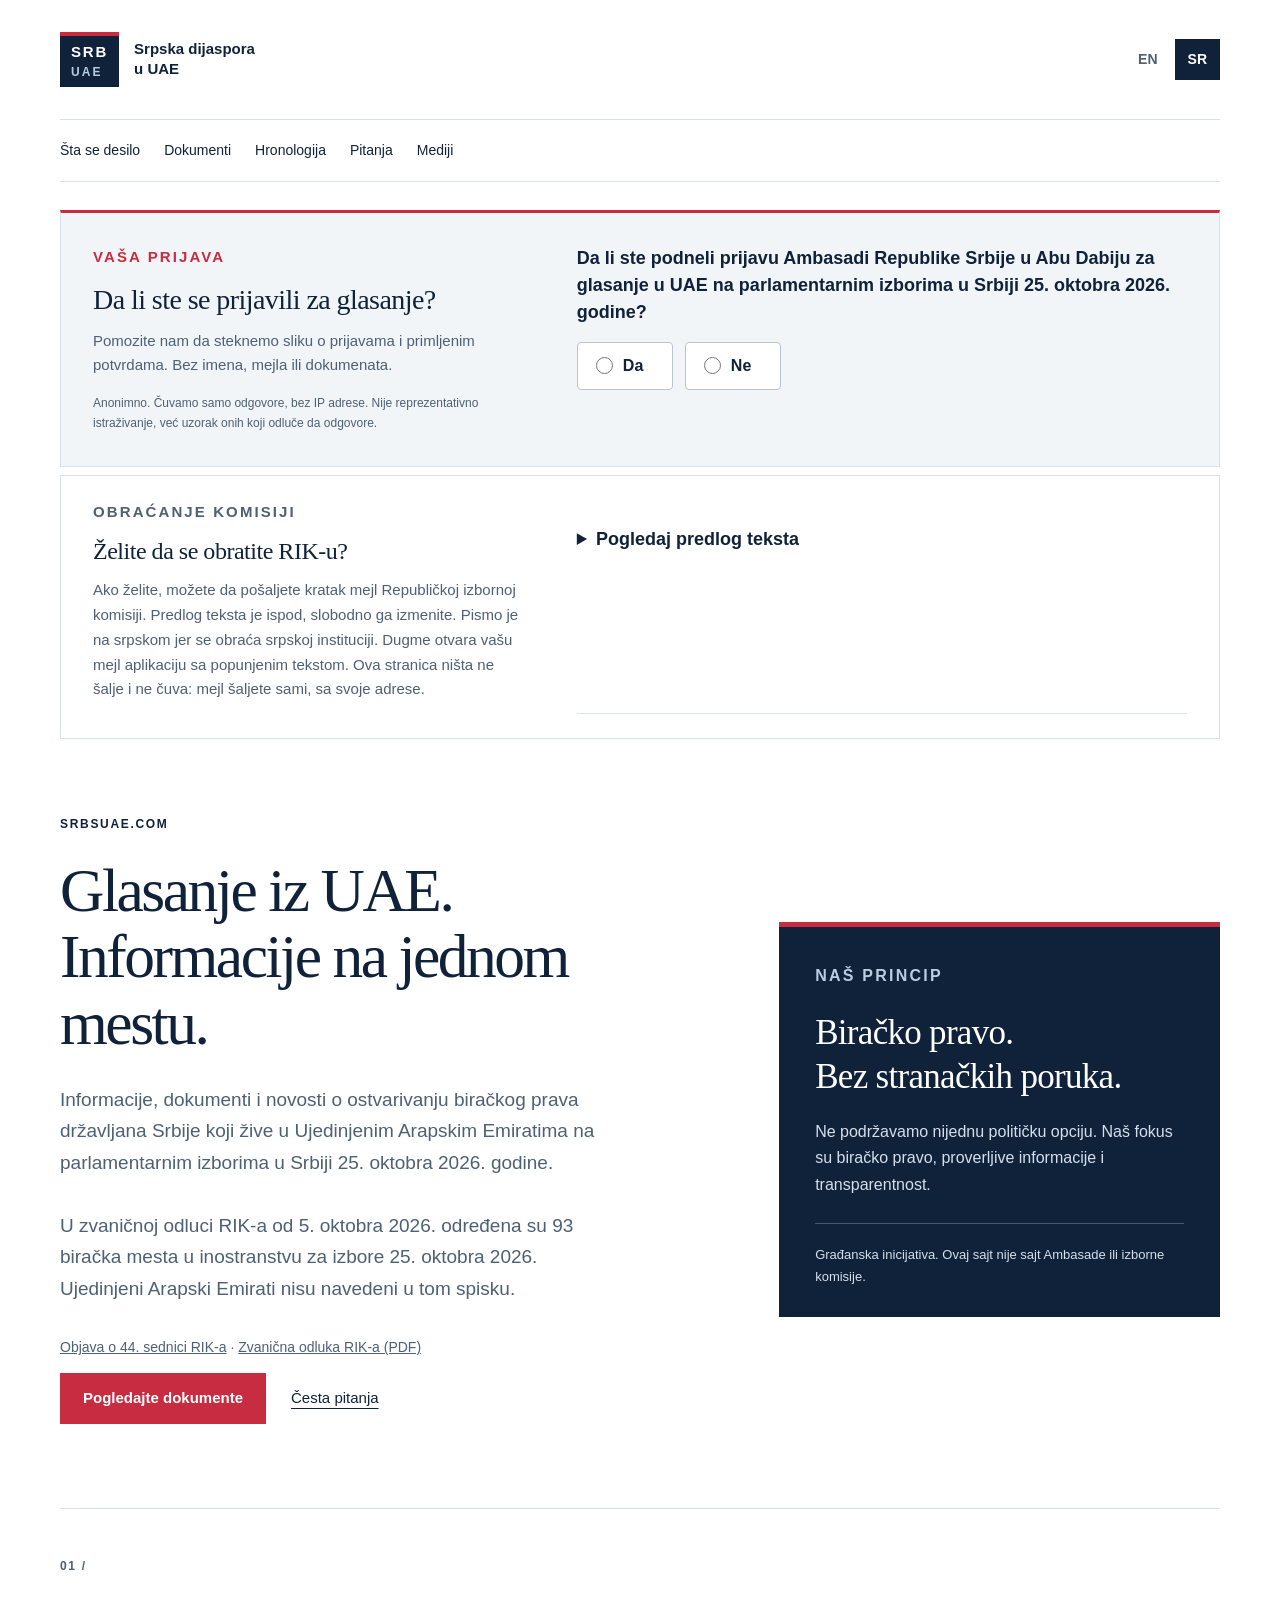
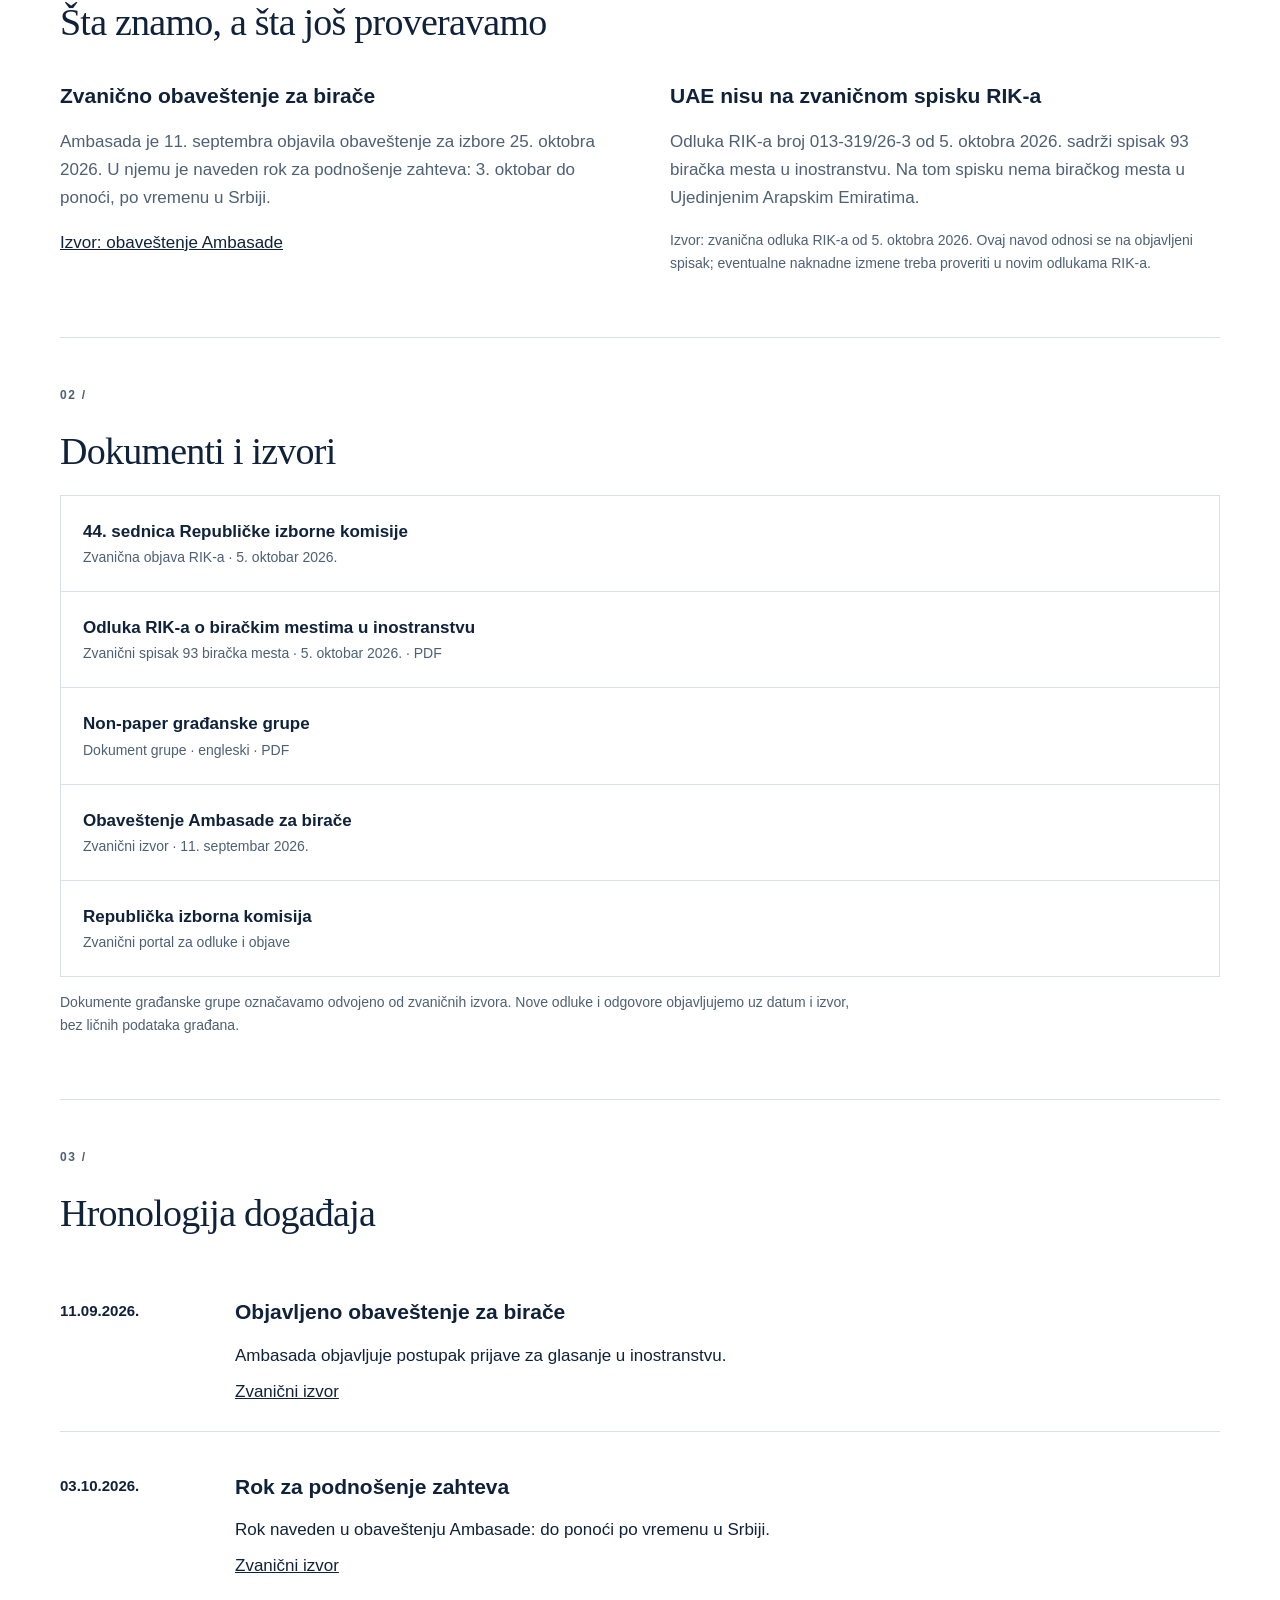
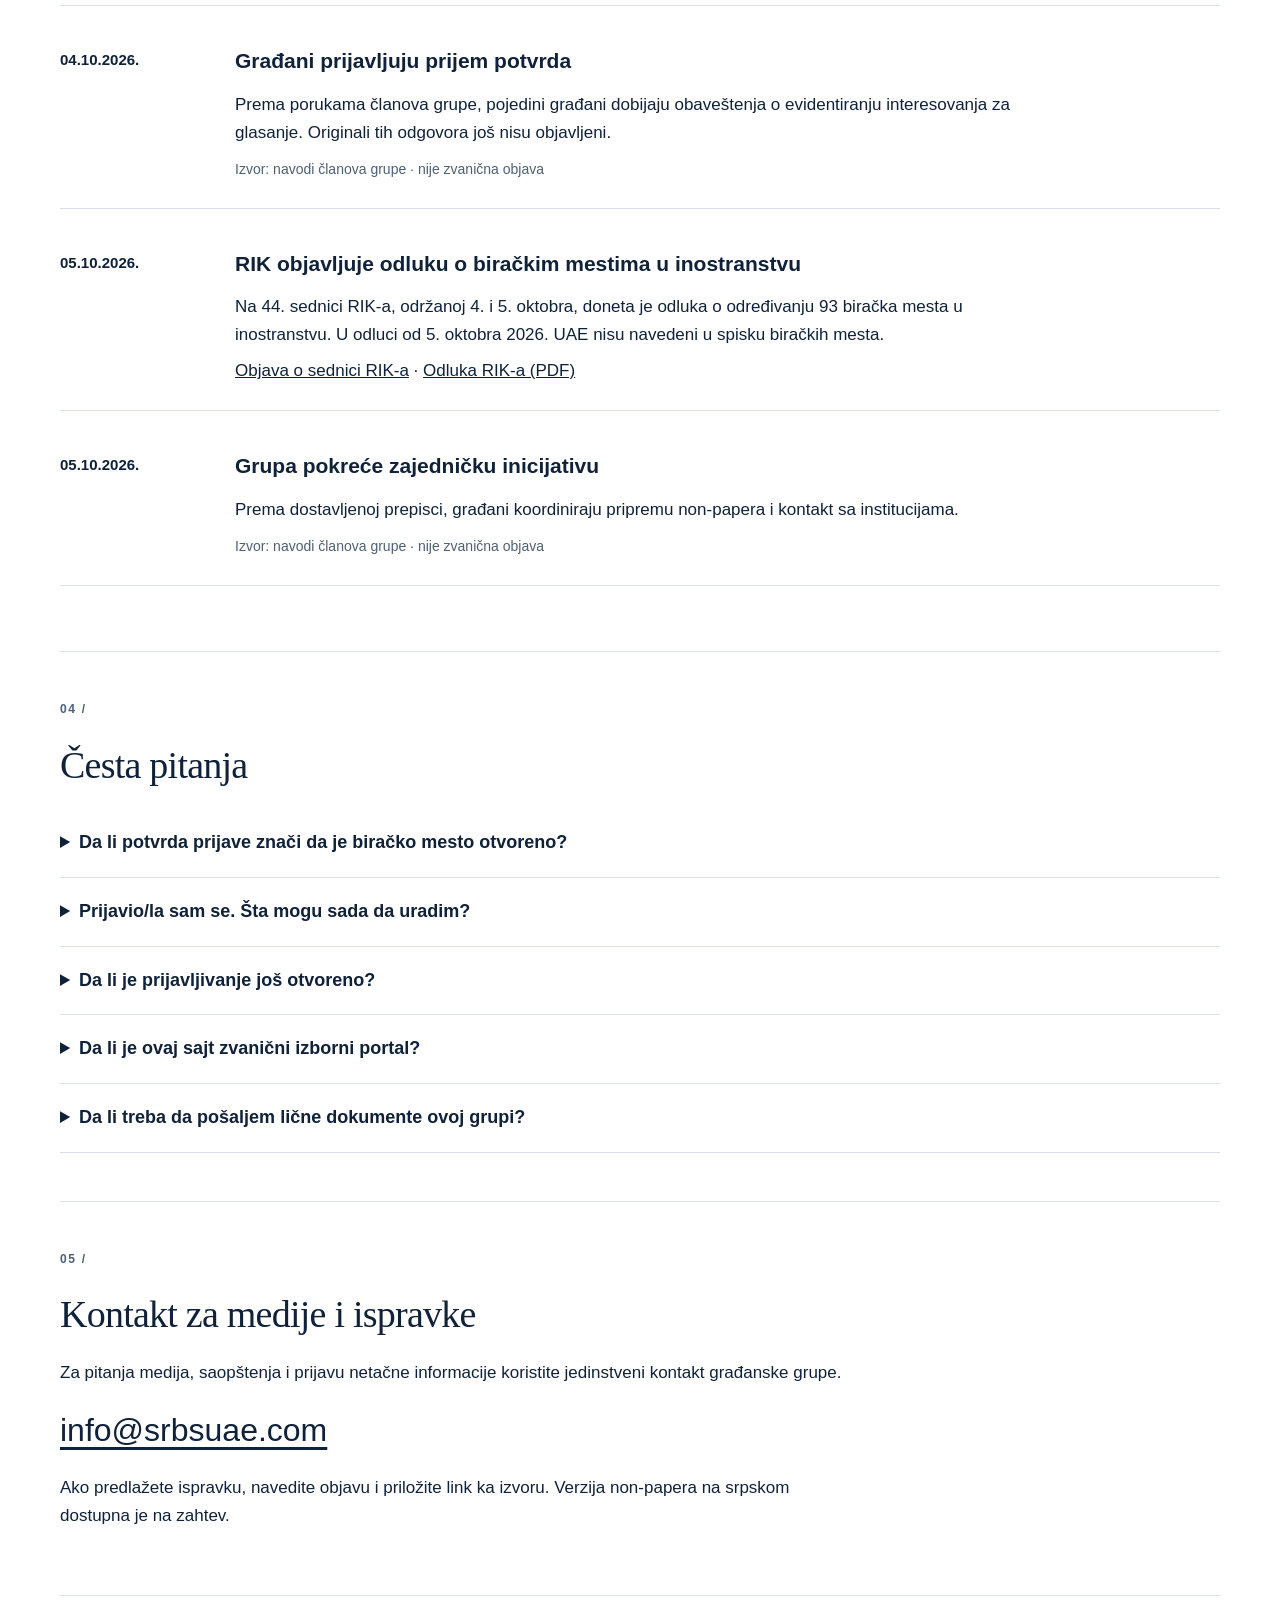
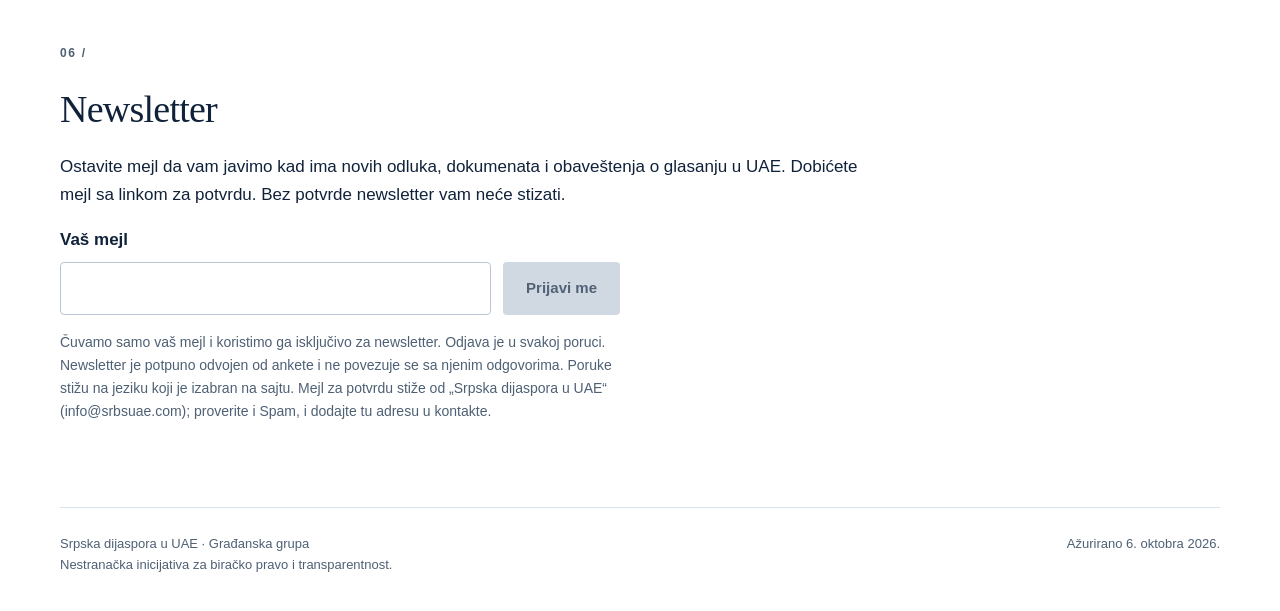
==== index.html @ 2989c433 "Srpska dijaspora u UAE: informativni sajt, anketa i newsletter Co-Authored-By: Claude Sonnet 5.5 <no" ====
<!doctype html>
<html lang="sr">
<head>
<meta charset="utf-8"><meta name="viewport" content="width=device-width,initial-scale=1">
<title>Glasanje iz UAE | Srpska dijaspora</title>
<meta name="description" content="A citizens’ initiative by the Serbian diaspora in the United Arab Emirates. Information, a non-paper and contact details.">
<link rel="icon" href="data:image/svg+xml,%3Csvg xmlns='http://www.w3.org/2000/svg' viewBox='0 0 32 32'%3E%3Crect width='32' height='32' rx='6' fill='%2310223a'/%3E%3Cpath d='M7 9h18v4H7z' fill='%23d72e42'/%3E%3Cpath d='M7 15h18v4H7z' fill='%2397b7d8'/%3E%3Cpath d='M7 21h18v3H7z' fill='%23fff'/%3E%3C/svg%3E">
<link rel="stylesheet" href="style.css">
</head>
<body><a class="skip" href="#main">Pređi na sadržaj / Skip to content</a><header class="header wrap"><a class="brand" href="#"><span class="mark">SRB<span>UAE</span></span><span data-sr="Srpska dijaspora&lt;br&gt;u UAE" data-en="Serbian Diaspora&lt;br&gt;in the UAE" >Srpska dijaspora<br>u UAE</span></a><nav aria-label="Jezik / Language"><button class="language" data-lang="en" aria-pressed="false">EN</button><button class="language selected" data-lang="sr" aria-pressed="true">SR</button></nav></header><nav class="section-nav wrap" aria-label="Sekcije / Sections"><a data-sr="Šta se desilo" data-en="Overview" href="#situation">Šta se desilo</a><a data-sr="Dokumenti" data-en="Documents" href="#documents">Dokumenti</a><a data-sr="Hronologija" data-en="Timeline" href="#timeline">Hronologija</a><a data-sr="Pitanja" data-en="FAQ" href="#faq">Pitanja</a><a data-sr="Mediji" data-en="Media" href="#media">Mediji</a></nav><main id="main"><section class="survey-section wrap" aria-labelledby="survey-title">
<div class="survey-card">
<div class="survey-intro"><p data-sr="VAŠA PRIJAVA" data-en="YOUR APPLICATION" class="eyebrow">VAŠA PRIJAVA</p><h2 data-sr="Da li ste se prijavili za glasanje?" data-en="Have you applied to vote?" id="survey-title">Da li ste se prijavili za glasanje?</h2><p data-sr="Pomozite nam da steknemo sliku o prijavama i primljenim potvrdama. Bez imena, mejla ili dokumenata." data-en="Help us understand applications and confirmations received. No names, email addresses or documents.">Pomozite nam da steknemo sliku o prijavama i primljenim potvrdama. Bez imena, mejla ili dokumenata.</p><p data-sr="Anonimno. Čuvamo samo odgovore, bez IP adrese. Nije reprezentativno istraživanje, već uzorak onih koji odluče da odgovore." data-en="Anonymous. We store only the answers, not your IP address. This is not a representative poll, only a sample of those who choose to respond." class="survey-demo">Anonimno. Čuvamo samo odgovore, bez IP adrese. Nije reprezentativno istraživanje, već uzorak onih koji odluče da odgovore.</p><p id="survey-results" class="survey-results" role="status" hidden></p><div class="survey-newsletter" hidden><h3 data-sr="Želite novosti na mejl?" data-en="Want updates by email?">Želite novosti na mejl?</h3><p data-sr="Vaš odgovor u anketi ostaje anoniman i ne povezuje se sa mejlom. Prijava na newsletter je potpuno odvojena." data-en="Your survey answer stays anonymous and is never linked to your email. The newsletter signup is completely separate.">Vaš odgovor u anketi ostaje anoniman i ne povezuje se sa mejlom. Prijava na newsletter je potpuno odvojena.</p><form class="newsletter-form newsletter-compact" data-newsletter novalidate data-api="https://srbsuae-survey.srbsuae.workers.dev" data-sitekey="0x4AAAAAAFQDJQi3LHe8yqsZ">
<label for="newsletter-email-survey" data-sr="Vaš mejl" data-en="Your email">Vaš mejl</label>
<div class="newsletter-row"><input id="newsletter-email-survey" name="email" type="email" autocomplete="email" maxlength="254" required><button type="submit" class="button" data-sr="Prijavi me" data-en="Subscribe" disabled>Prijavi me</button></div>
<div class="survey-captcha newsletter-captcha"></div>
<p class="survey-status newsletter-status" role="status" aria-live="polite" hidden></p>
<p class="note" data-sr="Čuvamo samo vaš mejl i koristimo ga isključivo za newsletter. Odjava je u svakoj poruci. Newsletter je potpuno odvojen od ankete i ne povezuje se sa njenim odgovorima. Poruke stižu na jeziku koji je izabran na sajtu. Mejl za potvrdu stiže od „Srpska dijaspora u UAE“ (info@srbsuae.com); proverite i Spam, i dodajte tu adresu u kontakte." data-en="We store only your email and use it solely for the newsletter. Every message has an unsubscribe link. The newsletter is completely separate from the survey and is never linked to its answers. Messages arrive in the language selected on the site. The confirmation email comes from “Srpska dijaspora u UAE” (info@srbsuae.com); check Spam too, and add that address to your contacts.">Čuvamo samo vaš mejl i koristimo ga isključivo za newsletter. Odjava je u svakoj poruci. Newsletter je potpuno odvojen od ankete i ne povezuje se sa njenim odgovorima. Poruke stižu na jeziku koji je izabran na sajtu. Mejl za potvrdu stiže od „Srpska dijaspora u UAE“ (info@srbsuae.com); proverite i Spam, i dodajte tu adresu u kontakte.</p>
<noscript>Za newsletter uključite JavaScript. / Enable JavaScript to subscribe.</noscript>
</form></div></div>
<form id="voting-survey" data-api="https://srbsuae-survey.srbsuae.workers.dev" data-sitekey="0x4AAAAAAFQDJQi3LHe8yqsZ">
<fieldset><legend data-sr="Da li ste podneli prijavu Ambasadi Republike Srbije u Abu Dabiju za glasanje u UAE na parlamentarnim izborima u Srbiji 25. oktobra 2026. godine?" data-en="Have you submitted an application to the Embassy of the Republic of Serbia in Abu Dhabi to vote in the UAE in Serbia’s parliamentary elections on 25 October 2026?">Da li ste podneli prijavu Ambasadi Republike Srbije u Abu Dabiju za glasanje u UAE na parlamentarnim izborima u Srbiji 25. oktobra 2026. godine?</legend><div class="survey-options"><label class="survey-choice"><input type="radio" name="applied" value="yes" required><span data-sr="Da" data-en="Yes">Da</span></label><label class="survey-choice"><input type="radio" name="applied" value="no" required><span data-sr="Ne" data-en="No">Ne</span></label></div></fieldset>
<fieldset id="confirmation-question" hidden disabled><legend data-sr="Da li ste dobili potvrdu Ambasade da je u Jedinstveni birački spisak (JBS) upisano vaše interesovanje za glasanje u inostranstvu?" data-en="Have you received confirmation from the Embassy that your intention to vote abroad has been recorded in the Unified Electoral Roll?">Da li ste dobili potvrdu Ambasade da je u Jedinstveni birački spisak (JBS) upisano vaše interesovanje za glasanje u inostranstvu?</legend><p data-sr="Mislimo na poruku Ambasade kojom vas obaveštava da je lokalna samouprava upisala u JBS da ste iskazali interesovanje za glasanje u inostranstvu." data-en="We mean the Embassy’s message confirming that the local authority has recorded your intention to vote abroad in the Unified Electoral Roll." class="survey-help">Mislimo na poruku Ambasade kojom vas obaveštava da je lokalna samouprava upisala u JBS da ste iskazali interesovanje za glasanje u inostranstvu.</p><div class="survey-options"><label class="survey-choice"><input type="radio" name="confirmed" value="yes" required><span data-sr="Da" data-en="Yes">Da</span></label><label class="survey-choice"><input type="radio" name="confirmed" value="no" required><span data-sr="Ne" data-en="No">Ne</span></label></div></fieldset>
<div class="survey-submit" hidden>
<div id="turnstile" class="survey-captcha"></div>
<button data-sr="Pošalji odgovor" data-en="Submit response" type="submit" class="button" disabled>Pošalji odgovor</button></div>
<p id="survey-status" class="survey-status" role="status" aria-live="polite" hidden></p>
<noscript>Za anketu uključite JavaScript. / Enable JavaScript to use the survey.</noscript>
</form></div></section><section id="rik-letter" class="rik-letter wrap" aria-labelledby="rik-title"><div class="rik-card"><div><p class="eyebrow" data-sr="OBRAĆANJE KOMISIJI" data-en="WRITE TO THE COMMISSION">OBRAĆANJE KOMISIJI</p><h2 id="rik-title" data-sr="Želite da se obratite RIK-u?" data-en="Want to write to the REC?">Želite da se obratite RIK-u?</h2><p data-sr="Ako želite, možete da pošaljete kratak mejl Republičkoj izbornoj komisiji. Predlog teksta je ispod, slobodno ga izmenite. Pismo je na srpskom jer se obraća srpskoj instituciji. Dugme otvara vašu mejl aplikaciju sa popunjenim tekstom. Ova stranica ništa ne šalje i ne čuva: mejl šaljete sami, sa svoje adrese." data-en="If you wish, you can send a short email to the Republic Electoral Commission. A suggested text is below; feel free to edit it. The letter is in Serbian because it is addressed to a Serbian institution. The button opens your email app with the text filled in. This page sends and stores nothing: you send the email yourself, from your own address.">Ako želite, možete da pošaljete kratak mejl Republičkoj izbornoj komisiji. Predlog teksta je ispod, slobodno ga izmenite. Pismo je na srpskom jer se obraća srpskoj instituciji. Dugme otvara vašu mejl aplikaciju sa popunjenim tekstom. Ova stranica ništa ne šalje i ne čuva: mejl šaljete sami, sa svoje adrese.</p></div>
<details class="rik-details"><summary data-sr="Pogledaj predlog teksta" data-en="View suggested text">Pogledaj predlog teksta</summary>
<p class="note"><span data-sr="Primalac:" data-en="To:">Primalac:</span> <span id="rik-to">rik@parlament.rs</span> · <span data-sr="Kopija:" data-en="Cc:">Kopija:</span> <span id="rik-cc">izbori@parlament.rs</span></p>
<label for="rik-subject" class="rik-label" data-sr="Naslov" data-en="Subject">Naslov</label><input id="rik-subject" type="text" value="Biracko mesto u Ujedinjenim Arapskim Emiratima - izbori 25. oktobra 2026." lang="sr">
<label for="rik-body" class="rik-label" data-sr="Tekst" data-en="Text">Tekst</label><textarea id="rik-body" rows="13" lang="sr">Postovani,

obracam se kao drzavljanin Republike Srbije koji zivi u Ujedinjenim Arapskim Emiratima.

Odlukom Republicke izborne komisije od 5. oktobra 2026. (br. 013-319/26-3) odredjeno je 93 biracka mesta u inostranstvu. Ujedinjeni Arapski Emirati nisu navedeni u tom spisku.

Molim Komisiju da razmotri odredjivanje birackog mesta u Ujedinjenim Arapskim Emiratima za izbore 25. oktobra 2026. ili da me obavesti o postupku kojim gradjani u UAE mogu da ostvare biracko pravo.

Zahvaljujem se na paznji.

[ime i prezime, po zelji]</textarea>
<div class="rik-actions"><a id="rik-mailto" class="button" href="#" data-sr="Otvori u mejl aplikaciji" data-en="Open in email app">Otvori u mejl aplikaciji</a><button id="rik-copy" type="button" class="rik-copy" data-sr="Kopiraj tekst" data-en="Copy text">Kopiraj tekst</button></div>
<p id="rik-status" class="survey-status" role="status" aria-live="polite" hidden></p></details></div></section><section class="hero wrap"><div><p class="eyebrow">SRBSUAE.COM</p><h1 data-sr="Glasanje iz UAE.&lt;br&gt;Informacije na jednom mestu." data-en="Voting from the UAE.&lt;br&gt;Information in one place." >Glasanje iz UAE.<br>Informacije na jednom mestu.</h1><p data-sr="Informacije, dokumenti i novosti o ostvarivanju biračkog prava državljana Srbije koji žive u Ujedinjenim Arapskim Emiratima na parlamentarnim izborima u Srbiji 25. oktobra 2026. godine." data-en="Information, documents and updates about voting rights for Serbian citizens living in the United Arab Emirates in Serbia’s parliamentary elections on 25 October 2026." class="lead">Informacije, dokumenti i novosti o ostvarivanju biračkog prava državljana Srbije koji žive u Ujedinjenim Arapskim Emiratima na parlamentarnim izborima u Srbiji 25. oktobra 2026. godine.</p><p data-sr="U zvaničnoj odluci RIK-a od 5. oktobra 2026. određena su 93 biračka mesta u inostranstvu za izbore 25. oktobra 2026. Ujedinjeni Arapski Emirati nisu navedeni u tom spisku." data-en="The official REC decision of 5 October 2026 designates 93 polling stations abroad for the election on 25 October 2026. The United Arab Emirates are not included in that list." class="lead">U zvaničnoj odluci RIK-a od 5. oktobra 2026. određena su 93 biračka mesta u inostranstvu za izbore 25. oktobra 2026. Ujedinjeni Arapski Emirati nisu navedeni u tom spisku.</p><p class="note"><a data-sr="Objava o 44. sednici RIK-a" data-en="REC 44th session announcement" href="https://www.rik.parlament.gov.rs/vest/715671/44-sednica-republicke-izborne-komisije.php" target="_blank" rel="noopener">Objava o 44. sednici RIK-a</a> · <a data-sr="Zvanična odluka RIK-a (PDF)" data-en="Official REC decision (PDF)" href="https://www.rik.parlament.gov.rs/extfile/sr/files/additionalDocuments/715/680/%D0%9E%D0%94%D0%9B%D0%A3%D0%9A%D0%90%20%D0%9E%20%D0%9E%D0%94%D0%A0%D0%95%D0%82%D0%98%D0%92%D0%90%D0%8A%D0%A3%20%D0%91%D0%98%D0%A0%D0%90%D0%A7%D0%9A%D0%98%D0%A5%20%D0%9C%D0%95%D0%A1%D0%A2%D0%90%20%D0%A3%20%D0%98%D0%9D%D0%9E%D0%A1%D0%A2%D0%A0%D0%90%D0%9D%D0%A1%D0%A2%D0%92%D0%A3.pdf" target="_blank" rel="noopener">Zvanična odluka RIK-a (PDF)</a></p><div class="actions"><a data-sr="Pogledajte dokumente" data-en="Browse documents" class="button" href="#documents">Pogledajte dokumente</a><a data-sr="Česta pitanja" data-en="Frequently asked questions" class="contact-link" href="#faq">Česta pitanja</a></div></div><aside class="document"><p data-sr="NAŠ PRINCIP" data-en="OUR PRINCIPLE" class="eyebrow">NAŠ PRINCIP</p><h2 data-sr="Biračko pravo.&lt;br&gt;Bez stranačkih poruka." data-en="Voting rights.&lt;br&gt;Without party politics." >Biračko pravo.<br>Bez stranačkih poruka.</h2><p data-sr="Ne podržavamo nijednu političku opciju. Naš fokus su biračko pravo, proverljive informacije i transparentnost." data-en="We do not endorse any political party or option. Our focus is voting rights, verifiable information and transparency." >Ne podržavamo nijednu političku opciju. Naš fokus su biračko pravo, proverljive informacije i transparentnost.</p><p data-sr="Građanska inicijativa. Ovaj sajt nije sajt Ambasade ili izborne komisije." data-en="A citizens’ initiative. This is not an embassy or electoral commission website." class="document-foot">Građanska inicijativa. Ovaj sajt nije sajt Ambasade ili izborne komisije.</p></aside></section><section id="situation" class="hub-section wrap"><p class="section-number">01 /</p><h2 data-sr="Šta znamo, a šta još proveravamo" data-en="What we know, and what we are still checking" >Šta znamo, a šta još proveravamo</h2><div class="hub-grid"><article><h3 data-sr="Zvanično obaveštenje za birače" data-en="Official voter notice" >Zvanično obaveštenje za birače</h3><p data-sr="Ambasada je 11. septembra objavila obaveštenje za izbore 25. oktobra 2026. U njemu je naveden rok za podnošenje zahteva: 3. oktobar do ponoći, po vremenu u Srbiji." data-en="The Embassy published a notice on 11 September for the election on 25 October 2026. It states an application deadline of midnight on 3 October, Serbia time." >Ambasada je 11. septembra objavila obaveštenje za izbore 25. oktobra 2026. U njemu je naveden rok za podnošenje zahteva: 3. oktobar do ponoći, po vremenu u Srbiji.</p><a data-sr="Izvor: obaveštenje Ambasade" data-en="Source: Embassy notice" href="https://abudhabi.mfa.gov.rs/mediji/aktivnosti/izbori-2026-obavestenje-za-birace" target="_blank" rel="noopener">Izvor: obaveštenje Ambasade</a></article><article><h3 data-sr="UAE nisu na zvaničnom spisku RIK-a" data-en="UAE absent from the official REC list" >UAE nisu na zvaničnom spisku RIK-a</h3><p data-sr="Odluka RIK-a broj 013-319/26-3 od 5. oktobra 2026. sadrži spisak 93 biračka mesta u inostranstvu. Na tom spisku nema biračkog mesta u Ujedinjenim Arapskim Emiratima." data-en="REC decision no. 013-319/26-3 of 5 October 2026 lists 93 polling stations abroad. No polling station in the United Arab Emirates is included.">Odluka RIK-a broj 013-319/26-3 od 5. oktobra 2026. sadrži spisak 93 biračka mesta u inostranstvu. Na tom spisku nema biračkog mesta u Ujedinjenim Arapskim Emiratima.</p><p data-sr="Izvor: zvanična odluka RIK-a od 5. oktobra 2026. Ovaj navod odnosi se na objavljeni spisak; eventualne naknadne izmene treba proveriti u novim odlukama RIK-a." data-en="Source: official REC decision of 5 October 2026. This statement concerns the published list; any subsequent changes should be checked against later REC decisions." class="note">Izvor: zvanična odluka RIK-a od 5. oktobra 2026. Ovaj navod odnosi se na objavljeni spisak; eventualne naknadne izmene treba proveriti u novim odlukama RIK-a.</p></article></div></section><section id="documents" class="hub-section wrap"><p class="section-number">02 /</p><h2 data-sr="Dokumenti i izvori" data-en="Documents and sources" >Dokumenti i izvori</h2><div class="source-list"><a target="_blank" rel="noopener" href="https://www.rik.parlament.gov.rs/vest/715671/44-sednica-republicke-izborne-komisije.php"><strong data-sr="44. sednica Republičke izborne komisije" data-en="Republic Electoral Commission — 44th session">44. sednica Republičke izborne komisije</strong><span data-sr="Zvanična objava RIK-a · 5. oktobar 2026." data-en="Official REC announcement · 5 October 2026">Zvanična objava RIK-a · 5. oktobar 2026.</span></a><a target="_blank" rel="noopener" href="https://www.rik.parlament.gov.rs/extfile/sr/files/additionalDocuments/715/680/%D0%9E%D0%94%D0%9B%D0%A3%D0%9A%D0%90%20%D0%9E%20%D0%9E%D0%94%D0%A0%D0%95%D0%82%D0%98%D0%92%D0%90%D0%8A%D0%A3%20%D0%91%D0%98%D0%A0%D0%90%D0%A7%D0%9A%D0%98%D0%A5%20%D0%9C%D0%95%D0%A1%D0%A2%D0%90%20%D0%A3%20%D0%98%D0%9D%D0%9E%D0%A1%D0%A2%D0%A0%D0%90%D0%9D%D0%A1%D0%A2%D0%92%D0%A3.pdf"><strong data-sr="Odluka RIK-a o biračkim mestima u inostranstvu" data-en="REC decision on polling stations abroad">Odluka RIK-a o biračkim mestima u inostranstvu</strong><span data-sr="Zvanični spisak 93 biračka mesta · 5. oktobar 2026. · PDF" data-en="Official list of 93 polling stations · 5 October 2026 · PDF">Zvanični spisak 93 biračka mesta · 5. oktobar 2026. · PDF</span></a><a target="_blank" rel="noopener" href="assets/non-paper.pdf"><strong data-sr="Non-paper građanske grupe" data-en="Citizens’ group non-paper" >Non-paper građanske grupe</strong><span data-sr="Dokument grupe · engleski · PDF" data-en="Group document · English · PDF" >Dokument grupe · engleski · PDF</span></a><a target="_blank" rel="noopener" href="https://abudhabi.mfa.gov.rs/mediji/aktivnosti/izbori-2026-obavestenje-za-birace"><strong data-sr="Obaveštenje Ambasade za birače" data-en="Embassy voter notice" >Obaveštenje Ambasade za birače</strong><span data-sr="Zvanični izvor · 11. septembar 2026." data-en="Official source · 11 September 2026" >Zvanični izvor · 11. septembar 2026.</span></a><a target="_blank" rel="noopener" href="https://www.rik.parlament.gov.rs/"><strong data-sr="Republička izborna komisija" data-en="Republic Electoral Commission" >Republička izborna komisija</strong><span data-sr="Zvanični portal za odluke i objave" data-en="Official portal for decisions and announcements" >Zvanični portal za odluke i objave</span></a></div><p data-sr="Dokumente građanske grupe označavamo odvojeno od zvaničnih izvora. Nove odluke i odgovore objavljujemo uz datum i izvor, bez ličnih podataka građana." data-en="We distinguish group documents from official sources. New decisions and responses will be published with a date and source, without citizens’ personal data." class="note">Dokumente građanske grupe označavamo odvojeno od zvaničnih izvora. Nove odluke i odgovore objavljujemo uz datum i izvor, bez ličnih podataka građana.</p></section><section id="timeline" class="hub-section wrap"><p class="section-number">03 /</p><h2 data-sr="Hronologija događaja" data-en="Timeline" >Hronologija događaja</h2><ol class="timeline"><li><time>11.09.2026.</time><div><h3 data-sr="Objavljeno obaveštenje za birače" data-en="Voter notice published" >Objavljeno obaveštenje za birače</h3><p data-sr="Ambasada objavljuje postupak prijave za glasanje u inostranstvu." data-en="The Embassy publishes the application procedure for voting abroad." >Ambasada objavljuje postupak prijave za glasanje u inostranstvu.</p><a data-sr="Zvanični izvor" data-en="Official source" href="https://abudhabi.mfa.gov.rs/mediji/aktivnosti/izbori-2026-obavestenje-za-birace" target="_blank" rel="noopener">Zvanični izvor</a></div></li><li><time>03.10.2026.</time><div><h3 data-sr="Rok za podnošenje zahteva" data-en="Application deadline" >Rok za podnošenje zahteva</h3><p data-sr="Rok naveden u obaveštenju Ambasade: do ponoći po vremenu u Srbiji." data-en="Deadline stated in the Embassy notice: midnight, Serbia time." >Rok naveden u obaveštenju Ambasade: do ponoći po vremenu u Srbiji.</p><a data-sr="Zvanični izvor" data-en="Official source" href="https://abudhabi.mfa.gov.rs/mediji/aktivnosti/izbori-2026-obavestenje-za-birace" target="_blank" rel="noopener">Zvanični izvor</a></div></li><li><time>04.10.2026.</time><div><h3 data-sr="Građani prijavljuju prijem potvrda" data-en="Citizens report receiving confirmations" >Građani prijavljuju prijem potvrda</h3><p data-sr="Prema porukama članova grupe, pojedini građani dobijaju obaveštenja o evidentiranju interesovanja za glasanje. Originali tih odgovora još nisu objavljeni." data-en="Group members report notices recording their intention to vote. The original responses have not yet been published." >Prema porukama članova grupe, pojedini građani dobijaju obaveštenja o evidentiranju interesovanja za glasanje. Originali tih odgovora još nisu objavljeni.</p><span data-sr="Izvor: navodi članova grupe · nije zvanična objava" data-en="Source: group members’ reports · not an official announcement" class="note">Izvor: navodi članova grupe · nije zvanična objava</span></div></li><li><time datetime="2026-10-05">05.10.2026.</time><div><h3 data-sr="RIK objavljuje odluku o biračkim mestima u inostranstvu" data-en="REC publishes the decision on polling stations abroad">RIK objavljuje odluku o biračkim mestima u inostranstvu</h3><p data-sr="Na 44. sednici RIK-a, održanoj 4. i 5. oktobra, doneta je odluka o određivanju 93 biračka mesta u inostranstvu. U odluci od 5. oktobra 2026. UAE nisu navedeni u spisku biračkih mesta." data-en="At its 44th session, held on 4 and 5 October, the REC adopted a decision designating 93 polling stations abroad. The UAE are not included in the list in the decision dated 5 October 2026.">Na 44. sednici RIK-a, održanoj 4. i 5. oktobra, doneta je odluka o određivanju 93 biračka mesta u inostranstvu. U odluci od 5. oktobra 2026. UAE nisu navedeni u spisku biračkih mesta.</p><a data-sr="Objava o sednici RIK-a" data-en="REC session announcement" href="https://www.rik.parlament.gov.rs/vest/715671/44-sednica-republicke-izborne-komisije.php" target="_blank" rel="noopener">Objava o sednici RIK-a</a> · <a data-sr="Odluka RIK-a (PDF)" data-en="REC decision (PDF)" href="https://www.rik.parlament.gov.rs/extfile/sr/files/additionalDocuments/715/680/%D0%9E%D0%94%D0%9B%D0%A3%D0%9A%D0%90%20%D0%9E%20%D0%9E%D0%94%D0%A0%D0%95%D0%82%D0%98%D0%92%D0%90%D0%8A%D0%A3%20%D0%91%D0%98%D0%A0%D0%90%D0%A7%D0%9A%D0%98%D0%A5%20%D0%9C%D0%95%D0%A1%D0%A2%D0%90%20%D0%A3%20%D0%98%D0%9D%D0%9E%D0%A1%D0%A2%D0%A0%D0%90%D0%9D%D0%A1%D0%A2%D0%92%D0%A3.pdf" target="_blank" rel="noopener">Odluka RIK-a (PDF)</a></div></li><li><time>05.10.2026.</time><div><h3 data-sr="Grupa pokreće zajedničku inicijativu" data-en="Group starts a joint initiative" >Grupa pokreće zajedničku inicijativu</h3><p data-sr="Prema dostavljenoj prepisci, građani koordiniraju pripremu non-papera i kontakt sa institucijama." data-en="According to the supplied correspondence, citizens coordinate a non-paper and institutional outreach." >Prema dostavljenoj prepisci, građani koordiniraju pripremu non-papera i kontakt sa institucijama.</p><span data-sr="Izvor: navodi članova grupe · nije zvanična objava" data-en="Source: group members’ reports · not an official announcement" class="note">Izvor: navodi članova grupe · nije zvanična objava</span></div></li></ol></section><section id="faq" class="hub-section wrap"><p class="section-number">04 /</p><h2 data-sr="Česta pitanja" data-en="Frequently asked questions" >Česta pitanja</h2><details><summary data-sr="Da li potvrda prijave znači da je biračko mesto otvoreno?" data-en="Does an application confirmation mean a polling station is open?" >Da li potvrda prijave znači da je biračko mesto otvoreno?</summary><p data-sr="Nemojte potvrdu o evidentiranju prijave tumačiti kao potvrdu lokacije glasanja. Za informacije o konkretnom biračkom mestu proverite odluke nadležnih organa i obaveštenja Ambasade." data-en="Do not treat a notice recording an application as confirmation of a voting location. Check the competent authorities’ decisions and Embassy announcements for the specific polling station." >Nemojte potvrdu o evidentiranju prijave tumačiti kao potvrdu lokacije glasanja. Za informacije o konkretnom biračkom mestu proverite odluke nadležnih organa i obaveštenja Ambasade.</p></details><details><summary data-sr="Prijavio/la sam se. Šta mogu sada da uradim?" data-en="I submitted an application. What can I do now?" >Prijavio/la sam se. Šta mogu sada da uradim?</summary><p data-sr="Sačuvajte prijavu i odgovore koje ste dobili. Za proveru svog slučaja obratite se Ambasadi kroz zvanične kanale. Možete i da se obratite Republičkoj izbornoj komisiji i zatražite preispitivanje odluke o biračkim mestima; predlog mejla je u delu <a href=&quot;#rik-letter&quot;>Obraćanje RIK-u</a>. Formalni prigovor ima kratke zakonske rokove, pa ih proverite u Zakonu o izboru narodnih poslanika. Ovde pratite dokumente i nova obaveštenja." data-en="Keep your application and any replies. Contact the Embassy through official channels about your individual case. You can also write to the Republic Electoral Commission and ask it to reconsider the decision on polling stations; a suggested email is in the <a href=&quot;#rik-letter&quot;>Write to the REC</a> section. A formal objection has short legal deadlines, so check them in the Law on the Election of Members of Parliament. Follow documents and updates here." >Sačuvajte prijavu i odgovore koje ste dobili. Za proveru svog slučaja obratite se Ambasadi kroz zvanične kanale. Možete i da se obratite Republičkoj izbornoj komisiji i zatražite preispitivanje odluke o biračkim mestima; predlog mejla je u delu <a href="#rik-letter">Obraćanje RIK-u</a>. Formalni prigovor ima kratke zakonske rokove, pa ih proverite u Zakonu o izboru narodnih poslanika. Ovde pratite dokumente i nova obaveštenja.</p></details><details><summary data-sr="Da li je prijavljivanje još otvoreno?" data-en="Are applications still open?" >Da li je prijavljivanje još otvoreno?</summary><p data-sr="U objavljenom obaveštenju rok je bio 3. oktobar 2026. do ponoći po vremenu u Srbiji. Za eventualne naknadne izmene proverite zvaničnu objavu Ambasade." data-en="The published notice gives a deadline of midnight on 3 October 2026, Serbia time. Check Embassy announcements for any subsequent changes." >U objavljenom obaveštenju rok je bio 3. oktobar 2026. do ponoći po vremenu u Srbiji. Za eventualne naknadne izmene proverite zvaničnu objavu Ambasade.</p></details><details><summary data-sr="Da li je ovaj sajt zvanični izborni portal?" data-en="Is this an official election portal?" >Da li je ovaj sajt zvanični izborni portal?</summary><p data-sr="Ne. Sajt uređuje građanska grupa srpske dijaspore u UAE. Ne zastupamo Ambasadu, RIK ili političku stranku." data-en="No. This site is maintained by a Serbian diaspora citizens’ group in the UAE. We do not represent the Embassy, REC or any political party." >Ne. Sajt uređuje građanska grupa srpske dijaspore u UAE. Ne zastupamo Ambasadu, RIK ili političku stranku.</p></details><details><summary data-sr="Da li treba da pošaljem lične dokumente ovoj grupi?" data-en="Should I send identity documents to this group?" >Da li treba da pošaljem lične dokumente ovoj grupi?</summary><p data-sr="Ne šaljite JMBG, pasoš, ličnu kartu ili kopije prijava ovom sajtu. Lične postupke vodite preko nadležnih institucija." data-en="Do not send personal identification numbers, passports, ID cards or application copies to this site. Use the competent institutions for individual procedures." >Ne šaljite JMBG, pasoš, ličnu kartu ili kopije prijava ovom sajtu. Lične postupke vodite preko nadležnih institucija.</p></details></section><section id="media" class="hub-section wrap"><p class="section-number">05 /</p><h2 data-sr="Kontakt za medije i ispravke" data-en="Media enquiries and corrections" >Kontakt za medije i ispravke</h2><p data-sr="Za pitanja medija, saopštenja i prijavu netačne informacije koristite jedinstveni kontakt građanske grupe." data-en="For media enquiries, statements and corrections, use the citizens’ group’s single contact address." >Za pitanja medija, saopštenja i prijavu netačne informacije koristite jedinstveni kontakt građanske grupe.</p><a class="email-link" href="mailto:info@srbsuae.com">info@srbsuae.com</a><p data-sr="Ako predlažete ispravku, navedite objavu i priložite link ka izvoru. Verzija non-papera na srpskom dostupna je na zahtev." data-en="For a correction, identify the item and include a source link. A Serbian-language version of the non-paper is available on request." >Ako predlažete ispravku, navedite objavu i priložite link ka izvoru. Verzija non-papera na srpskom dostupna je na zahtev.</p></section><section id="newsletter" class="hub-section wrap"><p class="section-number">06 /</p><h2 data-sr="Newsletter" data-en="Newsletter">Newsletter</h2><p data-sr="Ostavite mejl da vam javimo kad ima novih odluka, dokumenata i obaveštenja o glasanju u UAE. Dobićete mejl sa linkom za potvrdu. Bez potvrde newsletter vam neće stizati." data-en="Leave your email and we will let you know about new decisions, documents and announcements on voting in the UAE. You will receive an email with a confirmation link. Without confirmation you will not receive the newsletter.">Ostavite mejl da vam javimo kad ima novih odluka, dokumenata i obaveštenja o glasanju u UAE. Dobićete mejl sa linkom za potvrdu. Bez potvrde newsletter vam neće stizati.</p>
<form class="newsletter-form" data-newsletter novalidate data-api="https://srbsuae-survey.srbsuae.workers.dev" data-sitekey="0x4AAAAAAFQDJQi3LHe8yqsZ">
<label for="newsletter-email-page" data-sr="Vaš mejl" data-en="Your email">Vaš mejl</label>
<div class="newsletter-row"><input id="newsletter-email-page" name="email" type="email" autocomplete="email" maxlength="254" required><button type="submit" class="button" data-sr="Prijavi me" data-en="Subscribe" disabled>Prijavi me</button></div>
<div class="survey-captcha newsletter-captcha"></div>
<p class="survey-status newsletter-status" role="status" aria-live="polite" hidden></p>
<p class="note" data-sr="Čuvamo samo vaš mejl i koristimo ga isključivo za newsletter. Odjava je u svakoj poruci. Newsletter je potpuno odvojen od ankete i ne povezuje se sa njenim odgovorima. Poruke stižu na jeziku koji je izabran na sajtu. Mejl za potvrdu stiže od „Srpska dijaspora u UAE“ (info@srbsuae.com); proverite i Spam, i dodajte tu adresu u kontakte." data-en="We store only your email and use it solely for the newsletter. Every message has an unsubscribe link. The newsletter is completely separate from the survey and is never linked to its answers. Messages arrive in the language selected on the site. The confirmation email comes from “Srpska dijaspora u UAE” (info@srbsuae.com); check Spam too, and add that address to your contacts.">Čuvamo samo vaš mejl i koristimo ga isključivo za newsletter. Odjava je u svakoj poruci. Newsletter je potpuno odvojen od ankete i ne povezuje se sa njenim odgovorima. Poruke stižu na jeziku koji je izabran na sajtu. Mejl za potvrdu stiže od „Srpska dijaspora u UAE“ (info@srbsuae.com); proverite i Spam, i dodajte tu adresu u kontakte.</p>
<noscript>Za newsletter uključite JavaScript. / Enable JavaScript to subscribe.</noscript>
</form></section></main><footer class="wrap"><p data-sr="Srpska dijaspora u UAE · Građanska grupa&lt;br&gt;Nestranačka inicijativa za biračko pravo i transparentnost." data-en="Serbian Diaspora in the UAE · Citizens’ Group&lt;br&gt;A nonpartisan initiative for voting rights and transparency." >Srpska dijaspora u UAE · Građanska grupa<br>Nestranačka inicijativa za biračko pravo i transparentnost.</p><p data-sr="Ažurirano 6. oktobra 2026." data-en="Updated 6 October 2026" >Ažurirano 6. oktobra 2026.</p></footer><script src="https://challenges.cloudflare.com/turnstile/v0/api.js?render=explicit" async defer></script><script src="script.js"></script></body></html>
---- style.css ----
:root{color-scheme:light;--ink:#10223a;--muted:#4e6074;--red:#c72c40;--line:#d8e0e9;--paper:#f2f5f8}*{box-sizing:border-box}html{scroll-behavior:smooth}body{margin:0;color:var(--ink);background:#fff;font-family:Arial,Helvetica,sans-serif;font-size:17px;line-height:1.65}.wrap{width:min(1160px,calc(100% - 96px));margin:auto}a{color:inherit}button{font:inherit}.header{display:flex;justify-content:space-between;align-items:center;padding:32px 0;border-bottom:1px solid var(--line)}.brand{display:flex;align-items:center;gap:15px;text-decoration:none;font-weight:700;font-size:15px;line-height:1.35}.mark{display:block;background:var(--ink);color:#fff;padding:8px 11px;line-height:1.1;letter-spacing:.12em;border-top:4px solid var(--red)}.mark span{display:block;font-size:12px;letter-spacing:.17em;margin-top:5px;color:#b4cce4}nav{display:flex;gap:4px}.language{cursor:pointer;border:0;background:transparent;padding:9px 13px;color:var(--muted);font-size:14px;font-weight:bold}.language.selected{background:var(--ink);color:#fff}.hero{display:grid;grid-template-columns:1.45fr 1fr;gap:80px;padding:76px 0 84px;align-items:center}.eyebrow,.section-number{font-size:12px;font-weight:700;letter-spacing:.14em;margin:0 0 22px}h1{font-family:Georgia,'Times New Roman',serif;font-size:clamp(44px,5.3vw,74px);font-weight:400;line-height:1.08;letter-spacing:-.04em;margin:0 0 28px}.lead{font-size:19px;color:var(--muted);max-width:550px;margin:0 0 32px}.actions{display:flex;align-items:center;gap:25px;flex-wrap:wrap}.button{display:inline-block;background:var(--red);color:#fff;padding:13px 23px;text-decoration:none;font-size:15px;font-weight:700}.button:hover{background:#a52233}.contact-link{font-size:15px;text-underline-offset:5px}.document{background:var(--ink);color:#fff;padding:36px 36px 30px;border-top:5px solid var(--red)}.document .eyebrow{color:#b9cee3}.rule{height:1px;background:#46586f;margin:0 0 28px}h2{font-family:Georgia,'Times New Roman',serif;font-weight:400;font-size:31px;line-height:1.25;letter-spacing:-.02em;margin:0 0 20px}.document p{color:#d5dfeb;font-size:16px}.document h2{font-size:35px}.document .document-foot{border-top:1px solid #46586f;padding-top:20px;font-size:13px;margin:25px 0 0}.details{display:grid;grid-template-columns:1fr 1fr;gap:80px;padding:52px 0;border-top:1px solid var(--line)}.details p:not(.section-number){color:var(--muted);margin-bottom:0}.section-number{color:var(--muted);font-size:12px}.resources{display:grid;grid-template-columns:1fr 1fr;gap:80px;padding:40px;background:var(--paper);margin-top:18px;margin-bottom:60px}.resource-links a{display:block;text-decoration:none;padding:0 0 20px}.resource-links a+a{border-top:1px solid var(--line);padding:20px 0 0}.resource-links strong{display:block;font-size:17px}.resource-links span{display:block;font-size:14px;color:var(--muted);margin-top:5px}.resource-links a:hover strong{text-decoration:underline;text-underline-offset:5px}footer{display:flex;justify-content:space-between;gap:25px;padding:25px 0 35px;border-top:1px solid var(--line);color:var(--muted);font-size:13px}footer p{margin:0}.skip{position:absolute;left:16px;top:-100px;background:var(--ink);color:white;padding:12px;z-index:2}.skip:focus{top:10px}:focus-visible{outline:3px solid #367ab4;outline-offset:5px}@media(max-width:800px){.wrap{width:calc(100% - 40px)}.header{padding:22px 0}.hero{grid-template-columns:1fr;gap:35px;padding:45px 0}.lead{font-size:18px}.document{padding:28px}.details{grid-template-columns:1fr;gap:35px;padding:35px 0}.resources{grid-template-columns:1fr;gap:15px;padding:25px;margin-bottom:35px}footer{flex-direction:column;gap:15px}h1{font-size:clamp(42px,9vw,66px)}.eyebrow{font-size:11px;letter-spacing:.1em}.actions{gap:20px}}@media(prefers-reduced-motion:reduce){html{scroll-behavior:auto}}
.header .brand{flex:1}.section-nav{display:flex;gap:24px;flex-wrap:wrap;padding:19px 0;font-size:14px;border-bottom:1px solid var(--line)}.section-nav a{text-decoration:none}.section-nav a:hover{text-decoration:underline}.hero h1{font-size:clamp(40px,4.8vw,65px)}.hub-section{padding:48px 0;border-top:1px solid var(--line);scroll-margin-top:25px}.hub-section h2{font-size:38px}.hub-section p{max-width:800px}.hub-grid{display:grid;grid-template-columns:1fr 1fr;gap:60px}h3{font-size:21px;line-height:1.4;margin:15px 0}article p{color:var(--muted)}.note{font-size:14px;color:var(--muted)}.source-list{display:grid;gap:0;border:1px solid var(--line)}.source-list a{display:block;padding:22px;text-decoration:none}.source-list a+a{border-top:1px solid var(--line)}.source-list strong,.source-list span{display:block}.source-list span{font-size:14px;color:var(--muted)}.source-list a:hover{background:var(--paper)}.timeline{list-style:none;padding:0}.timeline li{display:grid;grid-template-columns:150px 1fr;gap:25px;border-bottom:1px solid var(--line);padding:25px 0}.timeline time{font-size:15px;font-weight:bold;padding-top:17px}.timeline p{margin:8px 0}details{border-bottom:1px solid var(--line);padding:19px 0}summary{cursor:pointer;font-size:18px;font-weight:bold}details p{color:var(--muted);padding-left:20px}.email-link{font-size:clamp(22px,5vw,32px);text-underline-offset:6px}.hub-section:last-child{padding-bottom:70px}@media(max-width:800px){.hub-grid{grid-template-columns:1fr;gap:20px}.hub-section{padding:35px 0}.hub-section h2{font-size:31px}.section-nav{gap:16px;font-size:14px}.timeline li{grid-template-columns:1fr;gap:0}.header .brand{flex:initial}.header .brand span{font-size:14px}}
.survey-section{padding-top:28px}.survey-card{display:grid;grid-template-columns:1fr 1.4fr;gap:48px;padding:32px;background:var(--paper);border:1px solid var(--line);border-top:3px solid var(--red)}.survey-intro .eyebrow{margin-bottom:12px;color:var(--red)}.survey-intro h2{font-size:28px;margin-bottom:12px}.survey-intro p{font-size:15px;color:var(--muted);margin:0 0 16px}.survey-intro .survey-demo{font-size:12px;margin-bottom:0}.survey-card fieldset{border:0;padding:0;margin:0;min-width:0}.survey-card legend{padding:0;font-weight:700;font-size:18px;line-height:1.5}.survey-options{display:flex;gap:12px;margin-top:16px}.survey-choice{position:relative;display:flex;align-items:center;gap:10px;min-width:96px;padding:10px 18px;background:white;border:1px solid #b9c5d3;cursor:pointer;font-size:16px;font-weight:700;border-radius:4px}.survey-choice:has(input:checked){border-color:var(--ink);background:var(--ink);color:#fff}.survey-choice:has(input:focus-visible){outline:3px solid #367ab4;outline-offset:3px}.survey-choice input{margin:0;accent-color:var(--ink);width:17px;height:17px}.survey-choice input:checked{accent-color:#fff}.survey-card #confirmation-question{margin-top:24px}.survey-help{font-size:13px;color:var(--muted);margin:10px 0 0}.survey-submit{margin-top:22px}.survey-submit .button{border:0;cursor:pointer;border-radius:4px}.survey-submit .button:disabled{background:#d0d9e2;color:#526276;cursor:default}.survey-status{font-size:14px;color:var(--ink);margin:18px 0 0;border-left:3px solid #367ab4;padding-left:12px}.survey-status.is-loading::before{content:"";display:inline-block;width:14px;height:14px;margin-right:10px;vertical-align:-2px;border:2px solid #b9c5d3;border-top-color:var(--ink);border-radius:50%;animation:survey-spin .8s linear infinite}@keyframes survey-spin{to{transform:rotate(360deg)}}@media(prefers-reduced-motion:reduce){.survey-status.is-loading::before{animation:none;border-top-color:#b9c5d3;border-right-color:var(--ink)}}.newsletter-form{max-width:560px}.newsletter-form label{display:block;font-weight:700;margin-bottom:8px}.newsletter-row{display:flex;gap:12px;flex-wrap:wrap}.newsletter-row input{flex:1 1 240px;min-width:0;padding:12px 14px;font:inherit;font-size:16px;border:1px solid #b9c5d3;border-radius:4px;background:#fff;color:var(--ink)}.newsletter-row .button{border:0;cursor:pointer;border-radius:4px}.newsletter-row .button:disabled{background:#d0d9e2;color:#526276;cursor:default}.newsletter-form .survey-captcha{margin-top:16px;margin-bottom:0}.survey-newsletter{margin-top:28px;padding-top:20px;border-top:1px solid var(--line)}.survey-newsletter h3{font-size:18px;margin:0 0 8px}.survey-newsletter p{font-size:14px}.newsletter-compact .note{display:none}.rik-letter{padding-top:8px}.rik-card{display:grid;grid-template-columns:1fr 1.4fr;gap:48px;padding:24px 32px;border:1px solid var(--line);background:#fff}.rik-card h2{font-size:24px;margin-bottom:12px}.rik-card p{font-size:15px;color:var(--muted);margin:0 0 12px}.rik-details summary{cursor:pointer;font-weight:700;padding:6px 0}.rik-details .note{margin:12px 0}.rik-label{display:block;font-weight:700;margin:14px 0 6px;font-size:14px}.rik-details input,.rik-details textarea{width:100%;box-sizing:border-box;padding:10px 12px;font:inherit;font-size:15px;border:1px solid #b9c5d3;border-radius:4px;background:#fff;color:var(--ink)}.rik-details textarea{resize:vertical;line-height:1.5}.rik-actions{display:flex;gap:12px;flex-wrap:wrap;margin-top:16px}.rik-actions .button{border-radius:4px}.rik-copy{background:transparent;border:1px solid #b9c5d3;border-radius:4px;padding:10px 18px;font:inherit;font-weight:700;color:var(--ink);cursor:pointer}@media(max-width:800px){.rik-card{grid-template-columns:1fr;gap:16px;padding:20px}}
.survey-results{font-size:14px;color:var(--ink);border-left:3px solid var(--red);padding-left:12px}.survey-captcha{margin-bottom:16px}.survey-reset{background:transparent;border:0;padding:0;margin-top:12px;color:var(--muted);text-decoration:underline;font-size:13px;cursor:pointer}[hidden]{display:none!important}@media(max-width:800px){.survey-section{padding-top:20px}.survey-card{grid-template-columns:1fr;gap:24px;padding:24px}.survey-intro h2{font-size:26px}.survey-card legend{font-size:17px}}
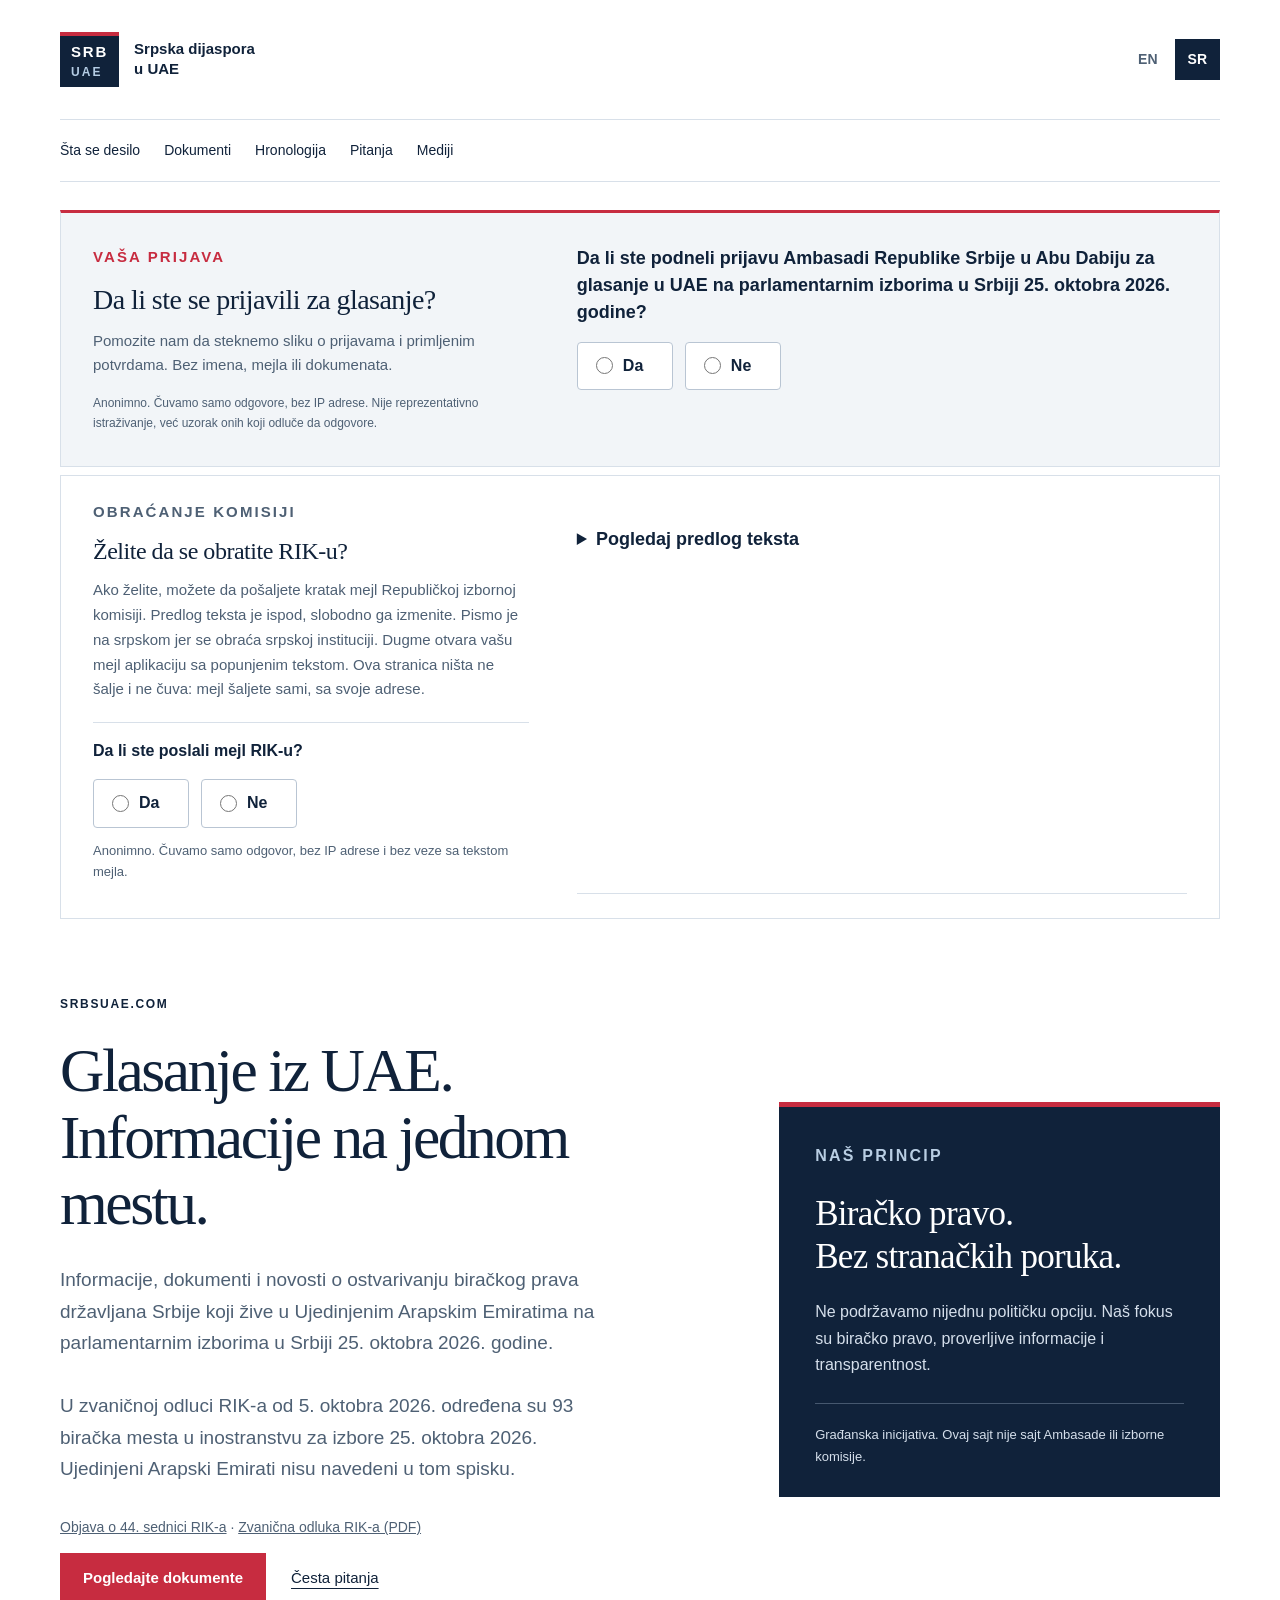
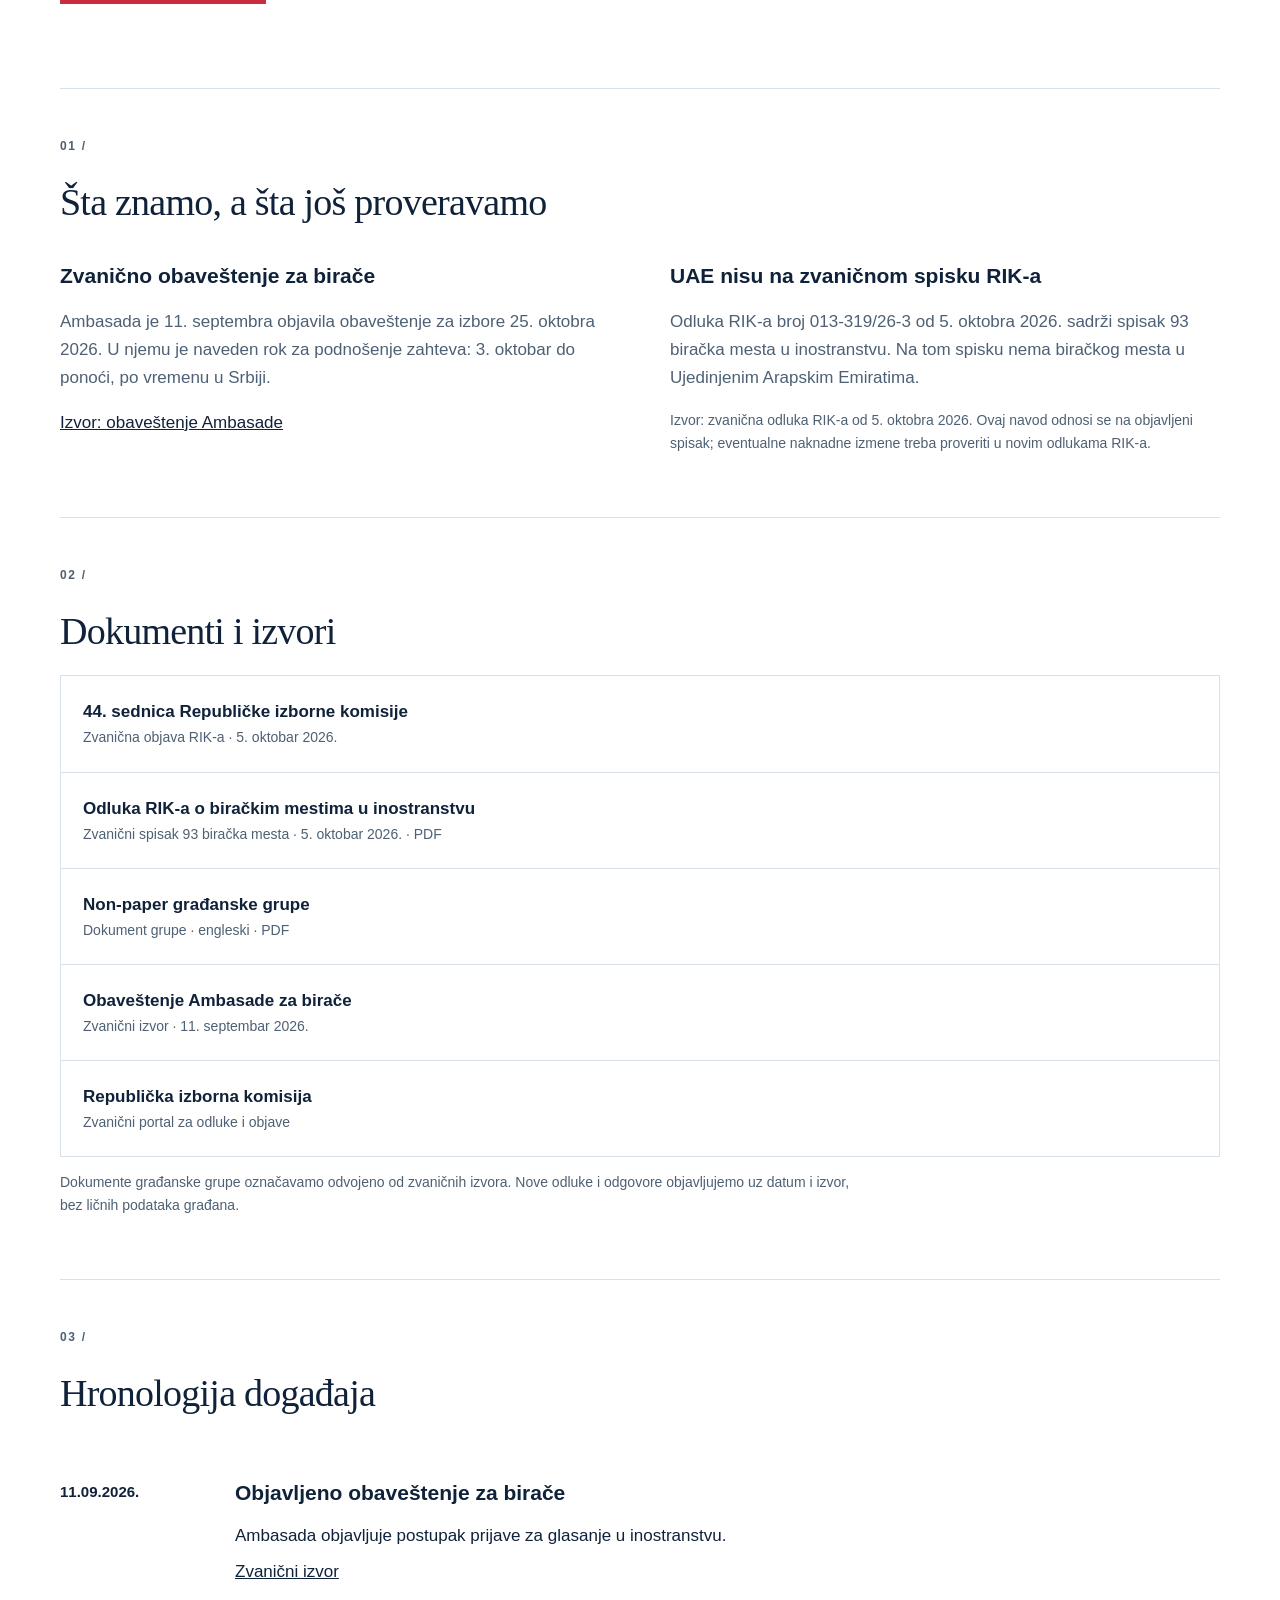
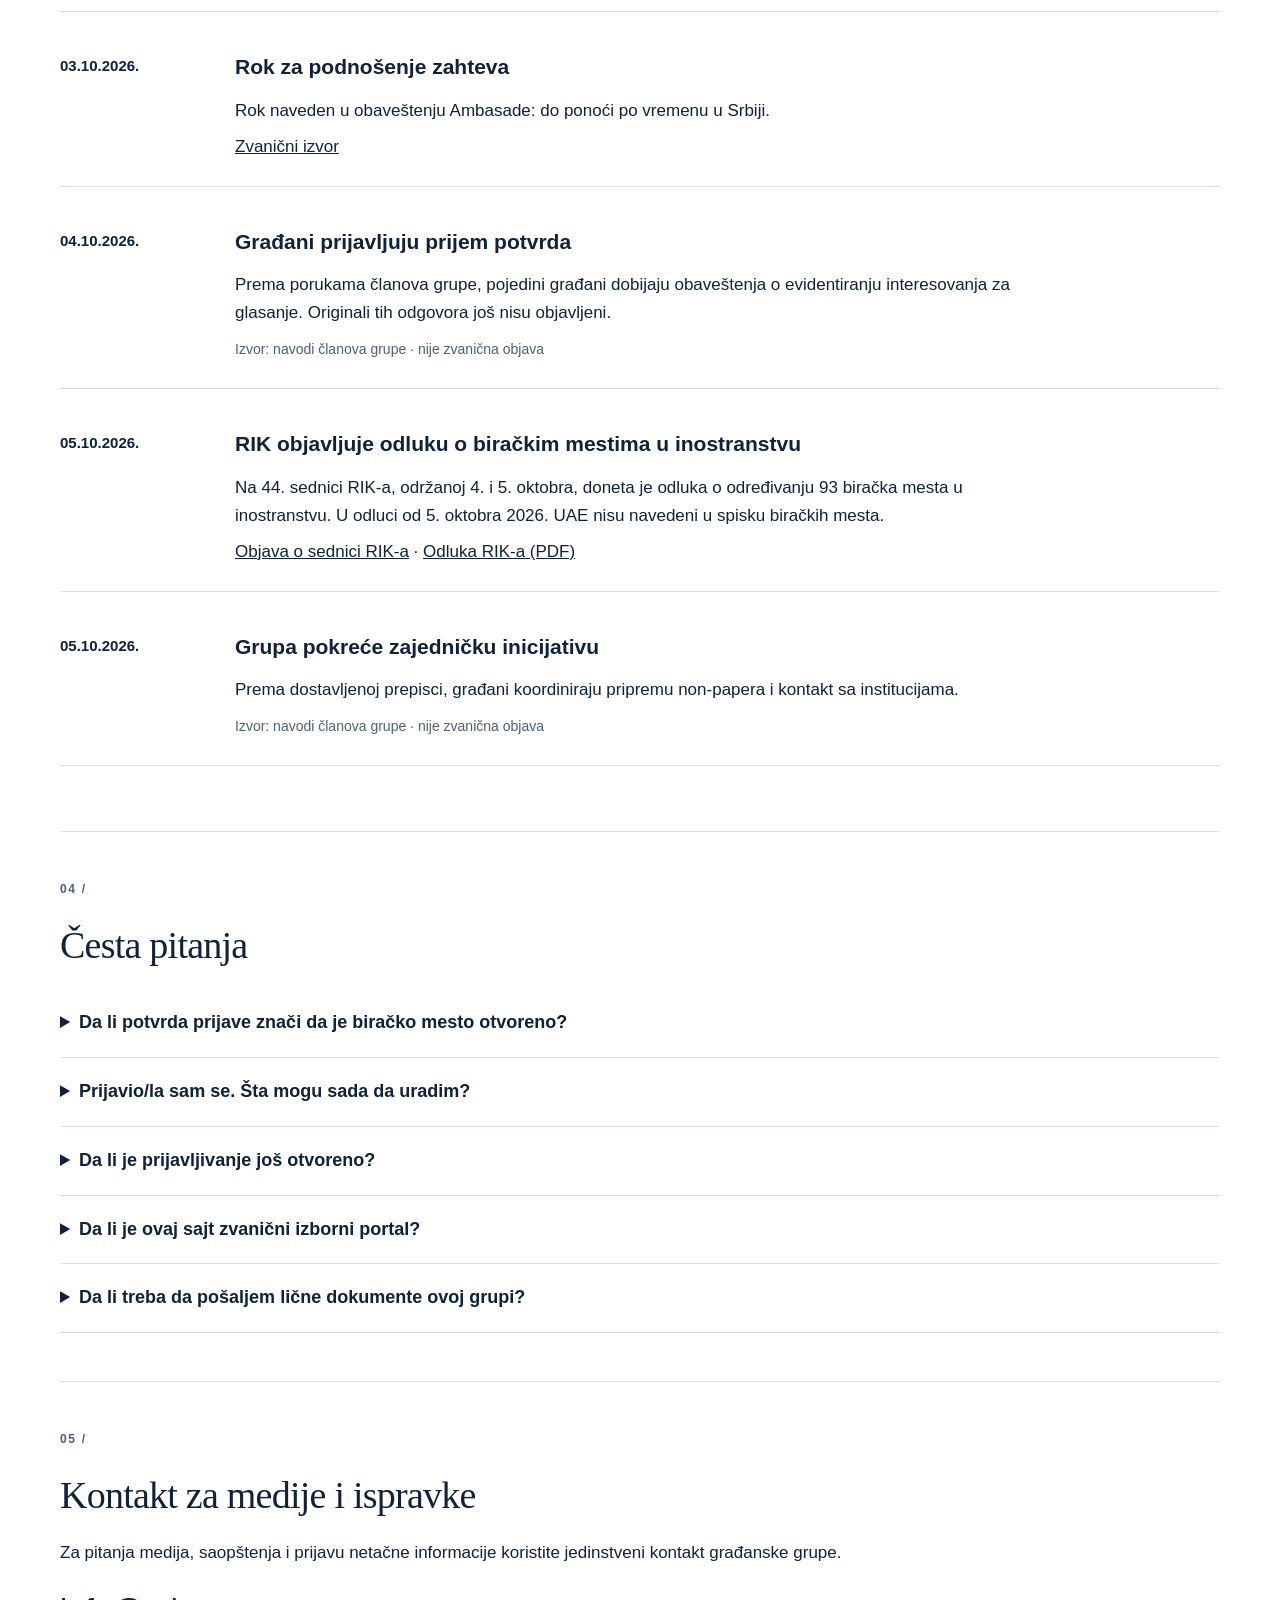
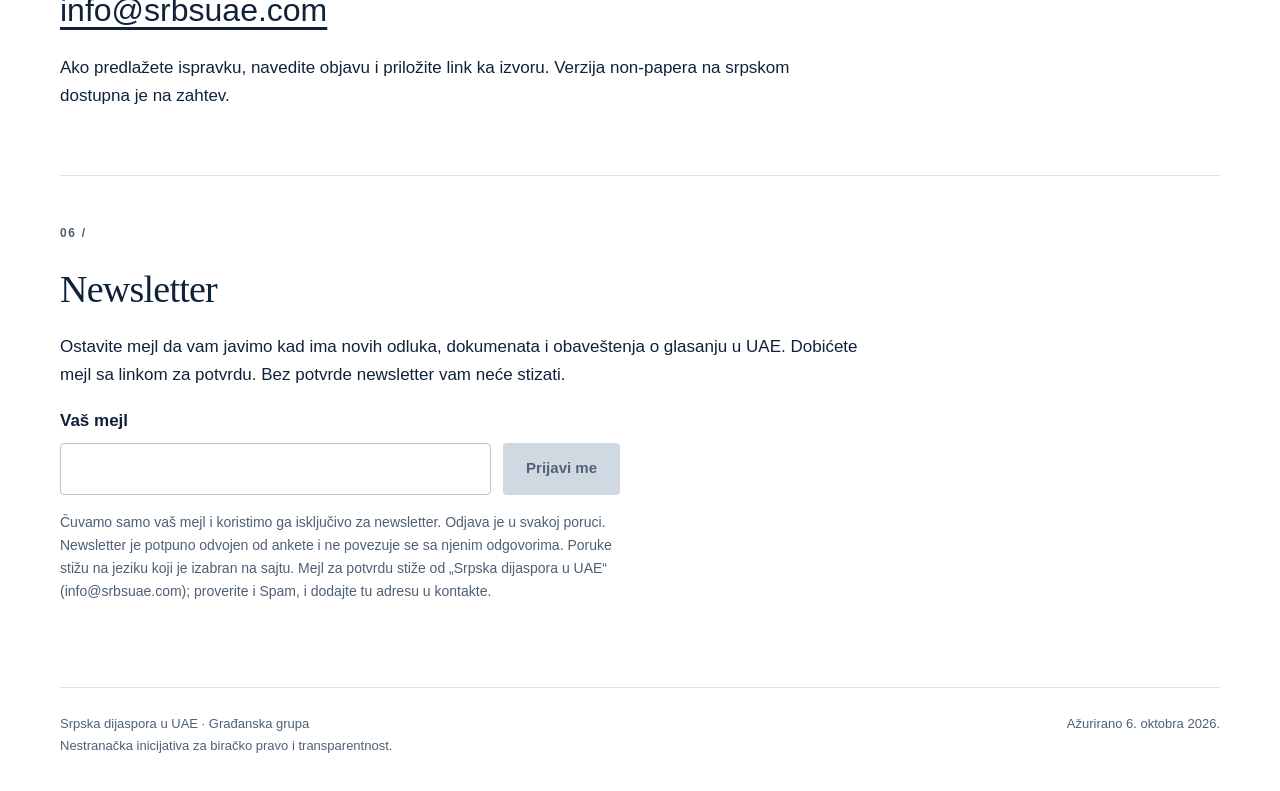
==== commit f59f5059: "Add second poll (did you email the commission?) with Worker endpoints and rik_votes table Co-Authore" ====
--- a/index.html
+++ b/index.html
@@ -25,7 +25,15 @@
 <button data-sr="Pošalji odgovor" data-en="Submit response" type="submit" class="button" disabled>Pošalji odgovor</button></div>
 <p id="survey-status" class="survey-status" role="status" aria-live="polite" hidden></p>
 <noscript>Za anketu uključite JavaScript. / Enable JavaScript to use the survey.</noscript>
-</form></div></section><section id="rik-letter" class="rik-letter wrap" aria-labelledby="rik-title"><div class="rik-card"><div><p class="eyebrow" data-sr="OBRAĆANJE KOMISIJI" data-en="WRITE TO THE COMMISSION">OBRAĆANJE KOMISIJI</p><h2 id="rik-title" data-sr="Želite da se obratite RIK-u?" data-en="Want to write to the REC?">Želite da se obratite RIK-u?</h2><p data-sr="Ako želite, možete da pošaljete kratak mejl Republičkoj izbornoj komisiji. Predlog teksta je ispod, slobodno ga izmenite. Pismo je na srpskom jer se obraća srpskoj instituciji. Dugme otvara vašu mejl aplikaciju sa popunjenim tekstom. Ova stranica ništa ne šalje i ne čuva: mejl šaljete sami, sa svoje adrese." data-en="If you wish, you can send a short email to the Republic Electoral Commission. A suggested text is below; feel free to edit it. The letter is in Serbian because it is addressed to a Serbian institution. The button opens your email app with the text filled in. This page sends and stores nothing: you send the email yourself, from your own address.">Ako želite, možete da pošaljete kratak mejl Republičkoj izbornoj komisiji. Predlog teksta je ispod, slobodno ga izmenite. Pismo je na srpskom jer se obraća srpskoj instituciji. Dugme otvara vašu mejl aplikaciju sa popunjenim tekstom. Ova stranica ništa ne šalje i ne čuva: mejl šaljete sami, sa svoje adrese.</p></div>
+</form></div></section><section id="rik-letter" class="rik-letter wrap" aria-labelledby="rik-title"><div class="rik-card"><div><p class="eyebrow" data-sr="OBRAĆANJE KOMISIJI" data-en="WRITE TO THE COMMISSION">OBRAĆANJE KOMISIJI</p><h2 id="rik-title" data-sr="Želite da se obratite RIK-u?" data-en="Want to write to the REC?">Želite da se obratite RIK-u?</h2><p data-sr="Ako želite, možete da pošaljete kratak mejl Republičkoj izbornoj komisiji. Predlog teksta je ispod, slobodno ga izmenite. Pismo je na srpskom jer se obraća srpskoj instituciji. Dugme otvara vašu mejl aplikaciju sa popunjenim tekstom. Ova stranica ništa ne šalje i ne čuva: mejl šaljete sami, sa svoje adrese." data-en="If you wish, you can send a short email to the Republic Electoral Commission. A suggested text is below; feel free to edit it. The letter is in Serbian because it is addressed to a Serbian institution. The button opens your email app with the text filled in. This page sends and stores nothing: you send the email yourself, from your own address.">Ako želite, možete da pošaljete kratak mejl Republičkoj izbornoj komisiji. Predlog teksta je ispod, slobodno ga izmenite. Pismo je na srpskom jer se obraća srpskoj instituciji. Dugme otvara vašu mejl aplikaciju sa popunjenim tekstom. Ova stranica ništa ne šalje i ne čuva: mejl šaljete sami, sa svoje adrese.</p>
+<form id="rik-poll" class="rik-poll" data-api="https://srbsuae-survey.srbsuae.workers.dev" data-sitekey="0x4AAAAAAFQDJQi3LHe8yqsZ">
+<fieldset><legend data-sr="Da li ste poslali mejl RIK-u?" data-en="Have you sent an email to the REC?">Da li ste poslali mejl RIK-u?</legend>
+<div class="survey-options"><label class="survey-choice"><input type="radio" name="sent" value="yes" required><span data-sr="Da" data-en="Yes">Da</span></label><label class="survey-choice"><input type="radio" name="sent" value="no" required><span data-sr="Ne" data-en="No">Ne</span></label></div></fieldset>
+<div class="rik-poll-submit" hidden><div class="survey-captcha rik-poll-captcha"></div><button type="submit" class="button" disabled data-sr="Pošalji odgovor" data-en="Submit response">Pošalji odgovor</button></div>
+<p class="survey-status rik-poll-status" role="status" aria-live="polite" hidden></p>
+<p class="survey-results rik-poll-results" role="status" hidden></p>
+<p class="note" data-sr="Anonimno. Čuvamo samo odgovor, bez IP adrese i bez veze sa tekstom mejla." data-en="Anonymous. We store only the answer, not your IP address, and nothing from the email itself.">Anonimno. Čuvamo samo odgovor, bez IP adrese i bez veze sa tekstom mejla.</p>
+</form></div>
 <details class="rik-details"><summary data-sr="Pogledaj predlog teksta" data-en="View suggested text">Pogledaj predlog teksta</summary>
 <p class="note"><span data-sr="Primalac:" data-en="To:">Primalac:</span> <span id="rik-to">rik@parlament.rs</span> · <span data-sr="Kopija:" data-en="Cc:">Kopija:</span> <span id="rik-cc">izbori@parlament.rs</span></p>
 <label for="rik-subject" class="rik-label" data-sr="Naslov" data-en="Subject">Naslov</label><input id="rik-subject" type="text" value="Biracko mesto u Ujedinjenim Arapskim Emiratima - izbori 25. oktobra 2026." lang="sr">
--- a/style.css
+++ b/style.css
@@ -1,4 +1,4 @@
 :root{color-scheme:light;--ink:#10223a;--muted:#4e6074;--red:#c72c40;--line:#d8e0e9;--paper:#f2f5f8}*{box-sizing:border-box}html{scroll-behavior:smooth}body{margin:0;color:var(--ink);background:#fff;font-family:Arial,Helvetica,sans-serif;font-size:17px;line-height:1.65}.wrap{width:min(1160px,calc(100% - 96px));margin:auto}a{color:inherit}button{font:inherit}.header{display:flex;justify-content:space-between;align-items:center;padding:32px 0;border-bottom:1px solid var(--line)}.brand{display:flex;align-items:center;gap:15px;text-decoration:none;font-weight:700;font-size:15px;line-height:1.35}.mark{display:block;background:var(--ink);color:#fff;padding:8px 11px;line-height:1.1;letter-spacing:.12em;border-top:4px solid var(--red)}.mark span{display:block;font-size:12px;letter-spacing:.17em;margin-top:5px;color:#b4cce4}nav{display:flex;gap:4px}.language{cursor:pointer;border:0;background:transparent;padding:9px 13px;color:var(--muted);font-size:14px;font-weight:bold}.language.selected{background:var(--ink);color:#fff}.hero{display:grid;grid-template-columns:1.45fr 1fr;gap:80px;padding:76px 0 84px;align-items:center}.eyebrow,.section-number{font-size:12px;font-weight:700;letter-spacing:.14em;margin:0 0 22px}h1{font-family:Georgia,'Times New Roman',serif;font-size:clamp(44px,5.3vw,74px);font-weight:400;line-height:1.08;letter-spacing:-.04em;margin:0 0 28px}.lead{font-size:19px;color:var(--muted);max-width:550px;margin:0 0 32px}.actions{display:flex;align-items:center;gap:25px;flex-wrap:wrap}.button{display:inline-block;background:var(--red);color:#fff;padding:13px 23px;text-decoration:none;font-size:15px;font-weight:700}.button:hover{background:#a52233}.contact-link{font-size:15px;text-underline-offset:5px}.document{background:var(--ink);color:#fff;padding:36px 36px 30px;border-top:5px solid var(--red)}.document .eyebrow{color:#b9cee3}.rule{height:1px;background:#46586f;margin:0 0 28px}h2{font-family:Georgia,'Times New Roman',serif;font-weight:400;font-size:31px;line-height:1.25;letter-spacing:-.02em;margin:0 0 20px}.document p{color:#d5dfeb;font-size:16px}.document h2{font-size:35px}.document .document-foot{border-top:1px solid #46586f;padding-top:20px;font-size:13px;margin:25px 0 0}.details{display:grid;grid-template-columns:1fr 1fr;gap:80px;padding:52px 0;border-top:1px solid var(--line)}.details p:not(.section-number){color:var(--muted);margin-bottom:0}.section-number{color:var(--muted);font-size:12px}.resources{display:grid;grid-template-columns:1fr 1fr;gap:80px;padding:40px;background:var(--paper);margin-top:18px;margin-bottom:60px}.resource-links a{display:block;text-decoration:none;padding:0 0 20px}.resource-links a+a{border-top:1px solid var(--line);padding:20px 0 0}.resource-links strong{display:block;font-size:17px}.resource-links span{display:block;font-size:14px;color:var(--muted);margin-top:5px}.resource-links a:hover strong{text-decoration:underline;text-underline-offset:5px}footer{display:flex;justify-content:space-between;gap:25px;padding:25px 0 35px;border-top:1px solid var(--line);color:var(--muted);font-size:13px}footer p{margin:0}.skip{position:absolute;left:16px;top:-100px;background:var(--ink);color:white;padding:12px;z-index:2}.skip:focus{top:10px}:focus-visible{outline:3px solid #367ab4;outline-offset:5px}@media(max-width:800px){.wrap{width:calc(100% - 40px)}.header{padding:22px 0}.hero{grid-template-columns:1fr;gap:35px;padding:45px 0}.lead{font-size:18px}.document{padding:28px}.details{grid-template-columns:1fr;gap:35px;padding:35px 0}.resources{grid-template-columns:1fr;gap:15px;padding:25px;margin-bottom:35px}footer{flex-direction:column;gap:15px}h1{font-size:clamp(42px,9vw,66px)}.eyebrow{font-size:11px;letter-spacing:.1em}.actions{gap:20px}}@media(prefers-reduced-motion:reduce){html{scroll-behavior:auto}}
 .header .brand{flex:1}.section-nav{display:flex;gap:24px;flex-wrap:wrap;padding:19px 0;font-size:14px;border-bottom:1px solid var(--line)}.section-nav a{text-decoration:none}.section-nav a:hover{text-decoration:underline}.hero h1{font-size:clamp(40px,4.8vw,65px)}.hub-section{padding:48px 0;border-top:1px solid var(--line);scroll-margin-top:25px}.hub-section h2{font-size:38px}.hub-section p{max-width:800px}.hub-grid{display:grid;grid-template-columns:1fr 1fr;gap:60px}h3{font-size:21px;line-height:1.4;margin:15px 0}article p{color:var(--muted)}.note{font-size:14px;color:var(--muted)}.source-list{display:grid;gap:0;border:1px solid var(--line)}.source-list a{display:block;padding:22px;text-decoration:none}.source-list a+a{border-top:1px solid var(--line)}.source-list strong,.source-list span{display:block}.source-list span{font-size:14px;color:var(--muted)}.source-list a:hover{background:var(--paper)}.timeline{list-style:none;padding:0}.timeline li{display:grid;grid-template-columns:150px 1fr;gap:25px;border-bottom:1px solid var(--line);padding:25px 0}.timeline time{font-size:15px;font-weight:bold;padding-top:17px}.timeline p{margin:8px 0}details{border-bottom:1px solid var(--line);padding:19px 0}summary{cursor:pointer;font-size:18px;font-weight:bold}details p{color:var(--muted);padding-left:20px}.email-link{font-size:clamp(22px,5vw,32px);text-underline-offset:6px}.hub-section:last-child{padding-bottom:70px}@media(max-width:800px){.hub-grid{grid-template-columns:1fr;gap:20px}.hub-section{padding:35px 0}.hub-section h2{font-size:31px}.section-nav{gap:16px;font-size:14px}.timeline li{grid-template-columns:1fr;gap:0}.header .brand{flex:initial}.header .brand span{font-size:14px}}
 .survey-section{padding-top:28px}.survey-card{display:grid;grid-template-columns:1fr 1.4fr;gap:48px;padding:32px;background:var(--paper);border:1px solid var(--line);border-top:3px solid var(--red)}.survey-intro .eyebrow{margin-bottom:12px;color:var(--red)}.survey-intro h2{font-size:28px;margin-bottom:12px}.survey-intro p{font-size:15px;color:var(--muted);margin:0 0 16px}.survey-intro .survey-demo{font-size:12px;margin-bottom:0}.survey-card fieldset{border:0;padding:0;margin:0;min-width:0}.survey-card legend{padding:0;font-weight:700;font-size:18px;line-height:1.5}.survey-options{display:flex;gap:12px;margin-top:16px}.survey-choice{position:relative;display:flex;align-items:center;gap:10px;min-width:96px;padding:10px 18px;background:white;border:1px solid #b9c5d3;cursor:pointer;font-size:16px;font-weight:700;border-radius:4px}.survey-choice:has(input:checked){border-color:var(--ink);background:var(--ink);color:#fff}.survey-choice:has(input:focus-visible){outline:3px solid #367ab4;outline-offset:3px}.survey-choice input{margin:0;accent-color:var(--ink);width:17px;height:17px}.survey-choice input:checked{accent-color:#fff}.survey-card #confirmation-question{margin-top:24px}.survey-help{font-size:13px;color:var(--muted);margin:10px 0 0}.survey-submit{margin-top:22px}.survey-submit .button{border:0;cursor:pointer;border-radius:4px}.survey-submit .button:disabled{background:#d0d9e2;color:#526276;cursor:default}.survey-status{font-size:14px;color:var(--ink);margin:18px 0 0;border-left:3px solid #367ab4;padding-left:12px}.survey-status.is-loading::before{content:"";display:inline-block;width:14px;height:14px;margin-right:10px;vertical-align:-2px;border:2px solid #b9c5d3;border-top-color:var(--ink);border-radius:50%;animation:survey-spin .8s linear infinite}@keyframes survey-spin{to{transform:rotate(360deg)}}@media(prefers-reduced-motion:reduce){.survey-status.is-loading::before{animation:none;border-top-color:#b9c5d3;border-right-color:var(--ink)}}.newsletter-form{max-width:560px}.newsletter-form label{display:block;font-weight:700;margin-bottom:8px}.newsletter-row{display:flex;gap:12px;flex-wrap:wrap}.newsletter-row input{flex:1 1 240px;min-width:0;padding:12px 14px;font:inherit;font-size:16px;border:1px solid #b9c5d3;border-radius:4px;background:#fff;color:var(--ink)}.newsletter-row .button{border:0;cursor:pointer;border-radius:4px}.newsletter-row .button:disabled{background:#d0d9e2;color:#526276;cursor:default}.newsletter-form .survey-captcha{margin-top:16px;margin-bottom:0}.survey-newsletter{margin-top:28px;padding-top:20px;border-top:1px solid var(--line)}.survey-newsletter h3{font-size:18px;margin:0 0 8px}.survey-newsletter p{font-size:14px}.newsletter-compact .note{display:none}.rik-letter{padding-top:8px}.rik-card{display:grid;grid-template-columns:1fr 1.4fr;gap:48px;padding:24px 32px;border:1px solid var(--line);background:#fff}.rik-card h2{font-size:24px;margin-bottom:12px}.rik-card p{font-size:15px;color:var(--muted);margin:0 0 12px}.rik-details summary{cursor:pointer;font-weight:700;padding:6px 0}.rik-details .note{margin:12px 0}.rik-label{display:block;font-weight:700;margin:14px 0 6px;font-size:14px}.rik-details input,.rik-details textarea{width:100%;box-sizing:border-box;padding:10px 12px;font:inherit;font-size:15px;border:1px solid #b9c5d3;border-radius:4px;background:#fff;color:var(--ink)}.rik-details textarea{resize:vertical;line-height:1.5}.rik-actions{display:flex;gap:12px;flex-wrap:wrap;margin-top:16px}.rik-actions .button{border-radius:4px}.rik-copy{background:transparent;border:1px solid #b9c5d3;border-radius:4px;padding:10px 18px;font:inherit;font-weight:700;color:var(--ink);cursor:pointer}@media(max-width:800px){.rik-card{grid-template-columns:1fr;gap:16px;padding:20px}}
-.survey-results{font-size:14px;color:var(--ink);border-left:3px solid var(--red);padding-left:12px}.survey-captcha{margin-bottom:16px}.survey-reset{background:transparent;border:0;padding:0;margin-top:12px;color:var(--muted);text-decoration:underline;font-size:13px;cursor:pointer}[hidden]{display:none!important}@media(max-width:800px){.survey-section{padding-top:20px}.survey-card{grid-template-columns:1fr;gap:24px;padding:24px}.survey-intro h2{font-size:26px}.survey-card legend{font-size:17px}}
+.rik-poll{margin-top:20px;padding-top:16px;border-top:1px solid var(--line)}.rik-poll fieldset{border:0;padding:0;margin:0;min-width:0}.rik-poll legend{padding:0;font-weight:700;font-size:16px;line-height:1.5}.rik-poll .rik-poll-submit{margin-top:14px}.rik-poll .button{border:0;cursor:pointer;border-radius:4px}.rik-poll .button:disabled{background:#d0d9e2;color:#526276;cursor:default}.rik-poll .survey-captcha{margin-bottom:12px}.rik-poll .note{font-size:13px;margin-top:12px}.survey-results{font-size:14px;color:var(--ink);border-left:3px solid var(--red);padding-left:12px}.survey-captcha{margin-bottom:16px}.survey-reset{background:transparent;border:0;padding:0;margin-top:12px;color:var(--muted);text-decoration:underline;font-size:13px;cursor:pointer}[hidden]{display:none!important}@media(max-width:800px){.survey-section{padding-top:20px}.survey-card{grid-template-columns:1fr;gap:24px;padding:24px}.survey-intro h2{font-size:26px}.survey-card legend{font-size:17px}}
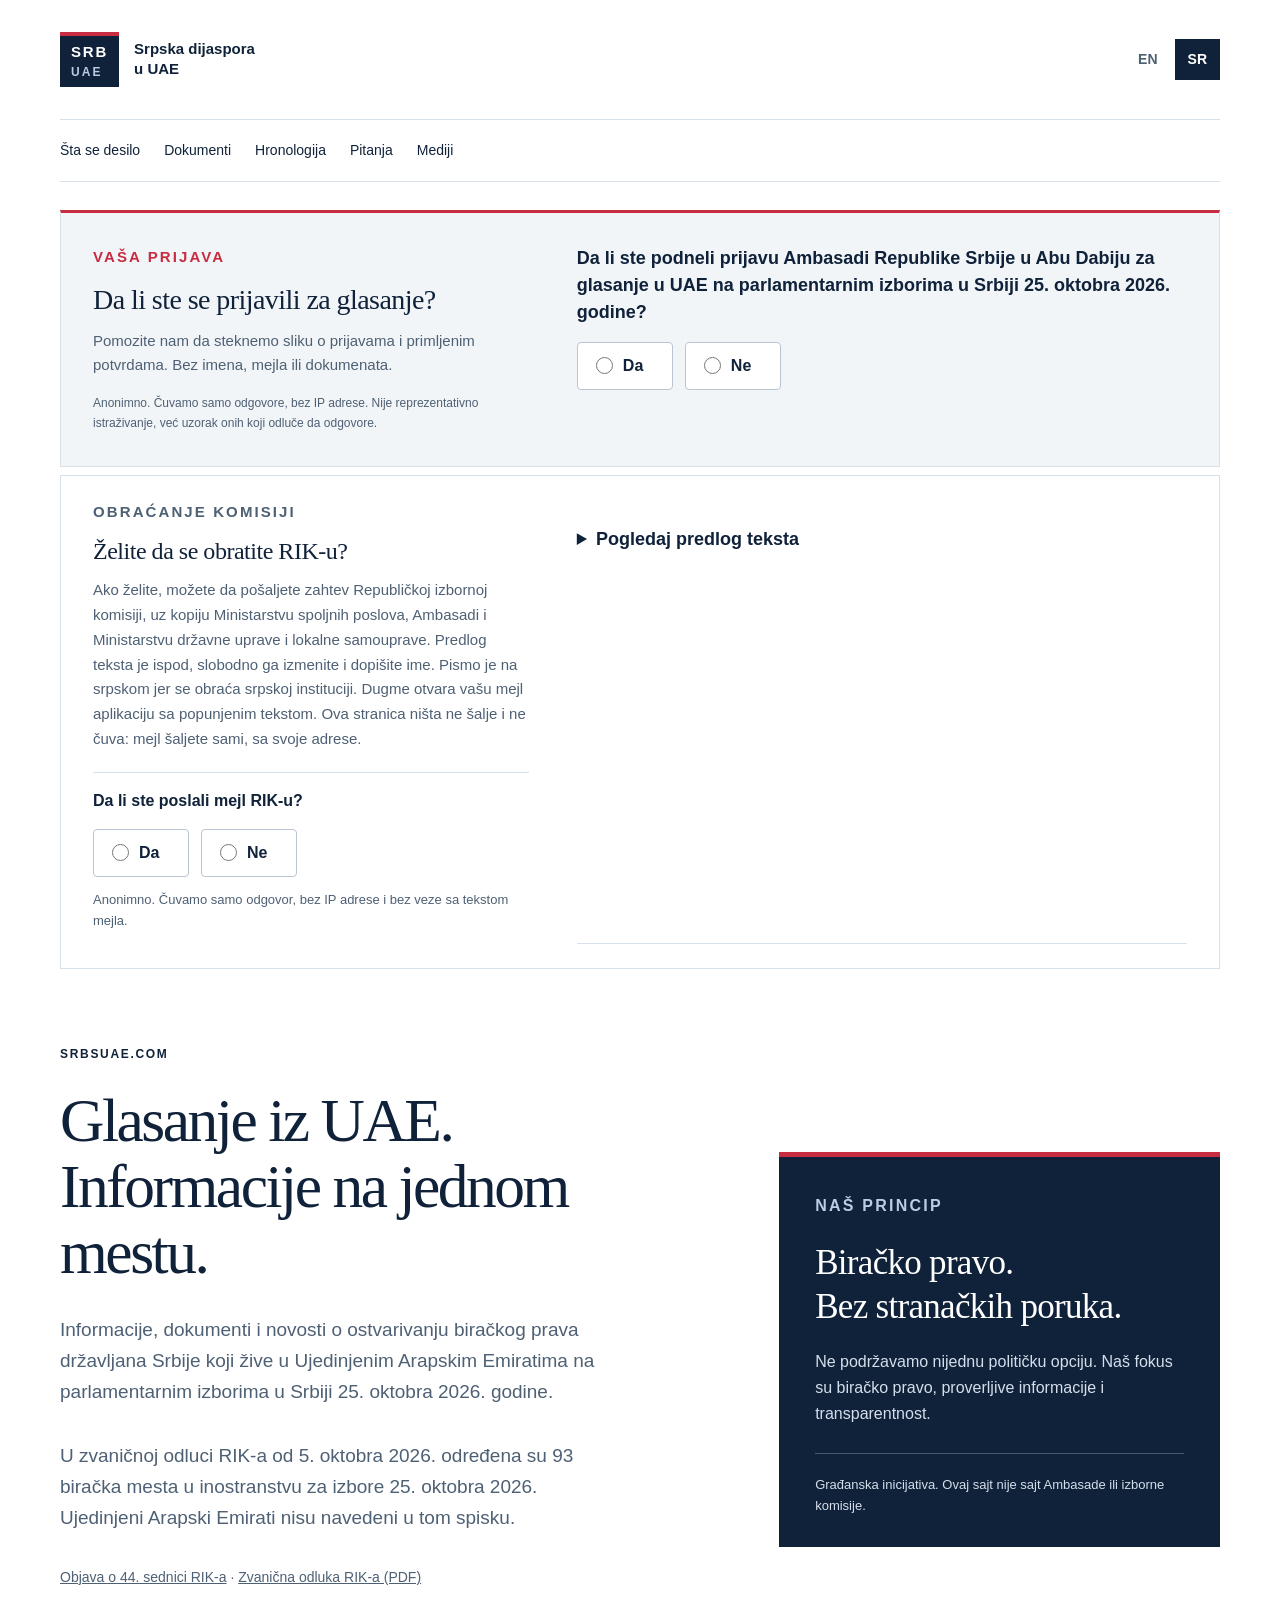
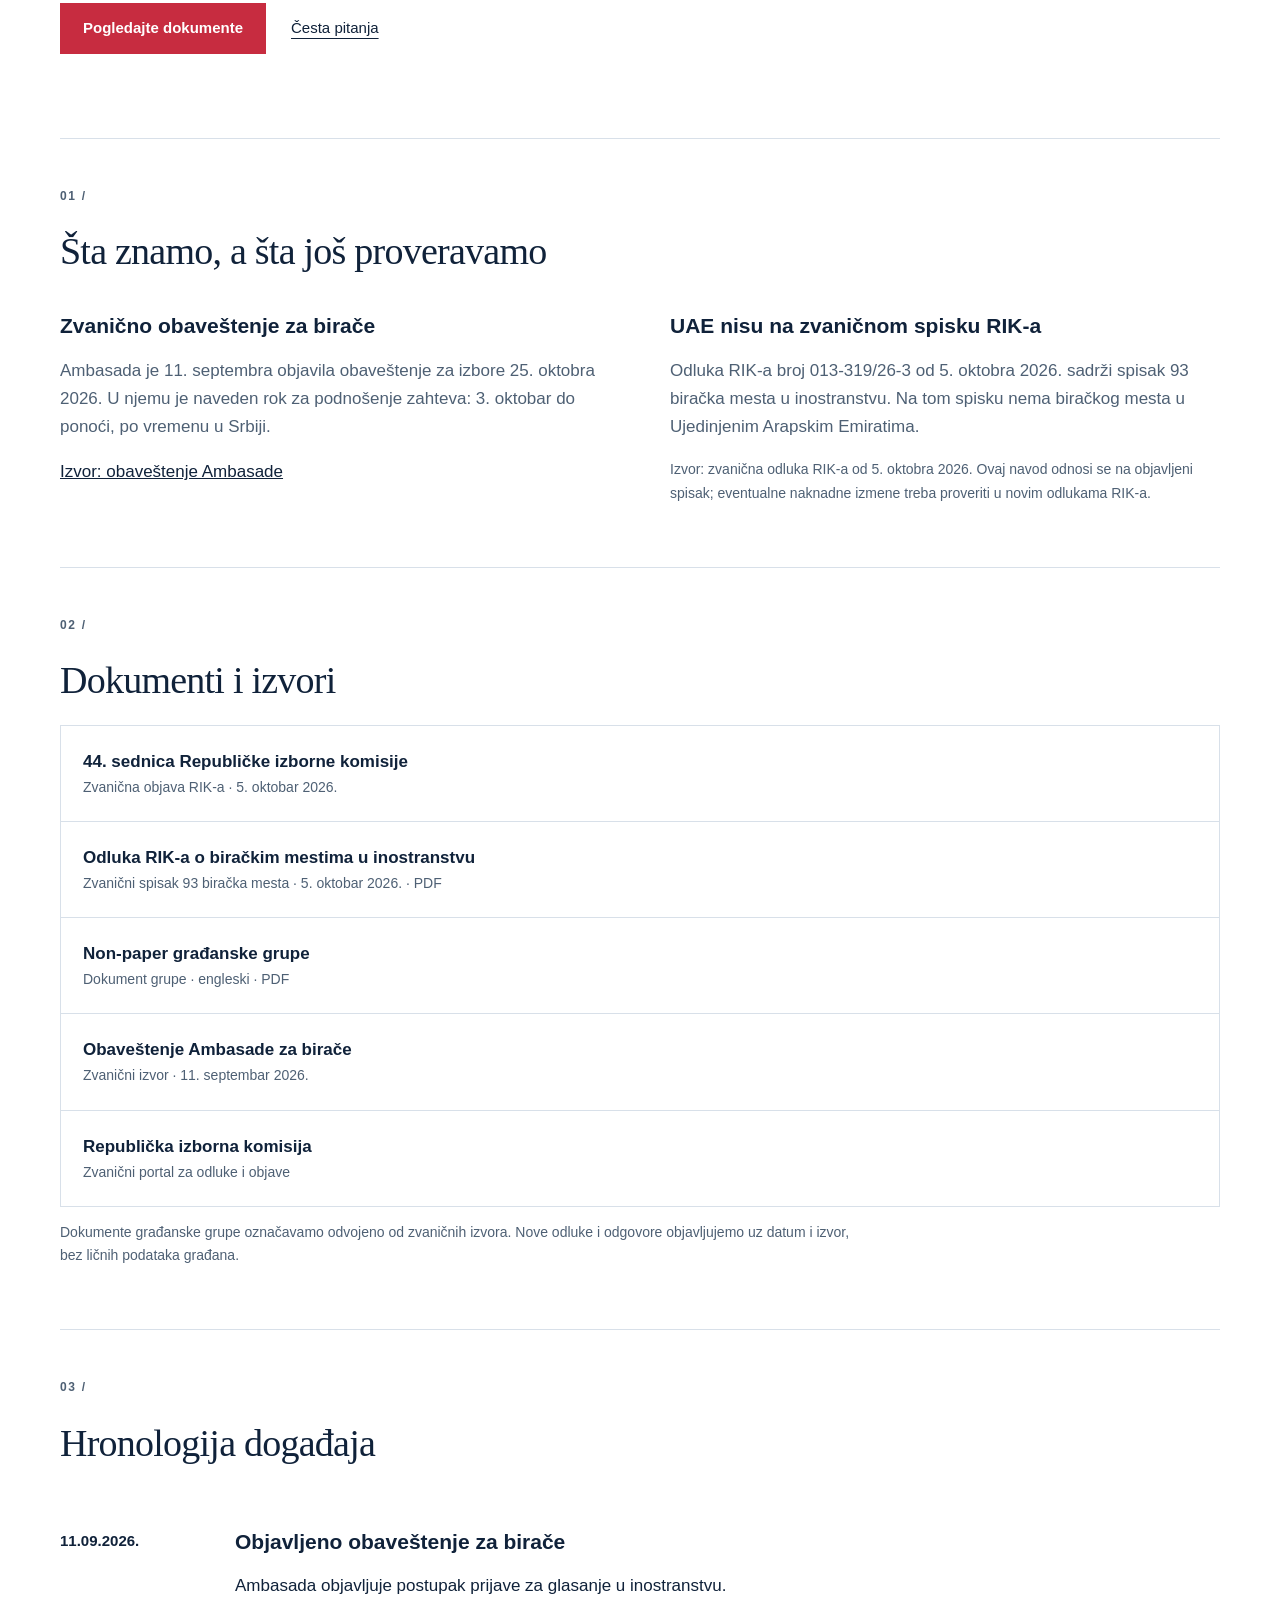
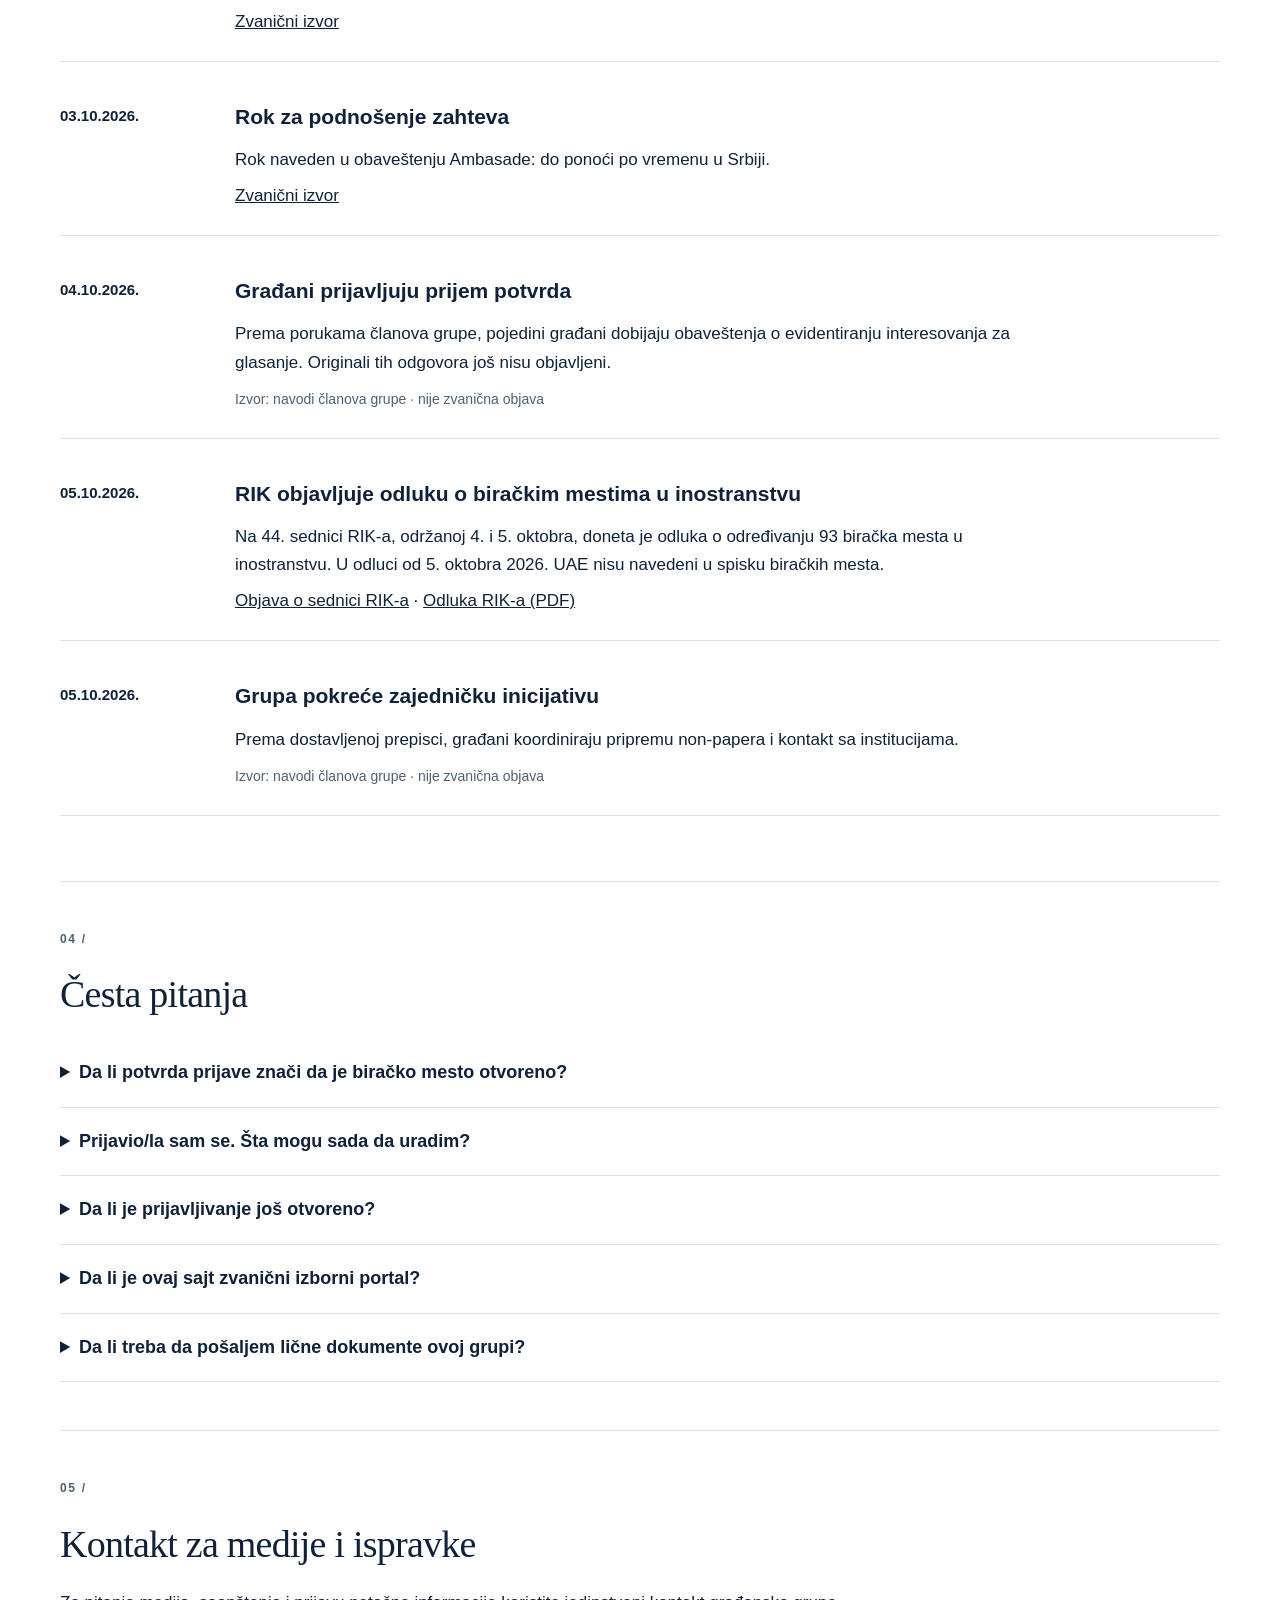
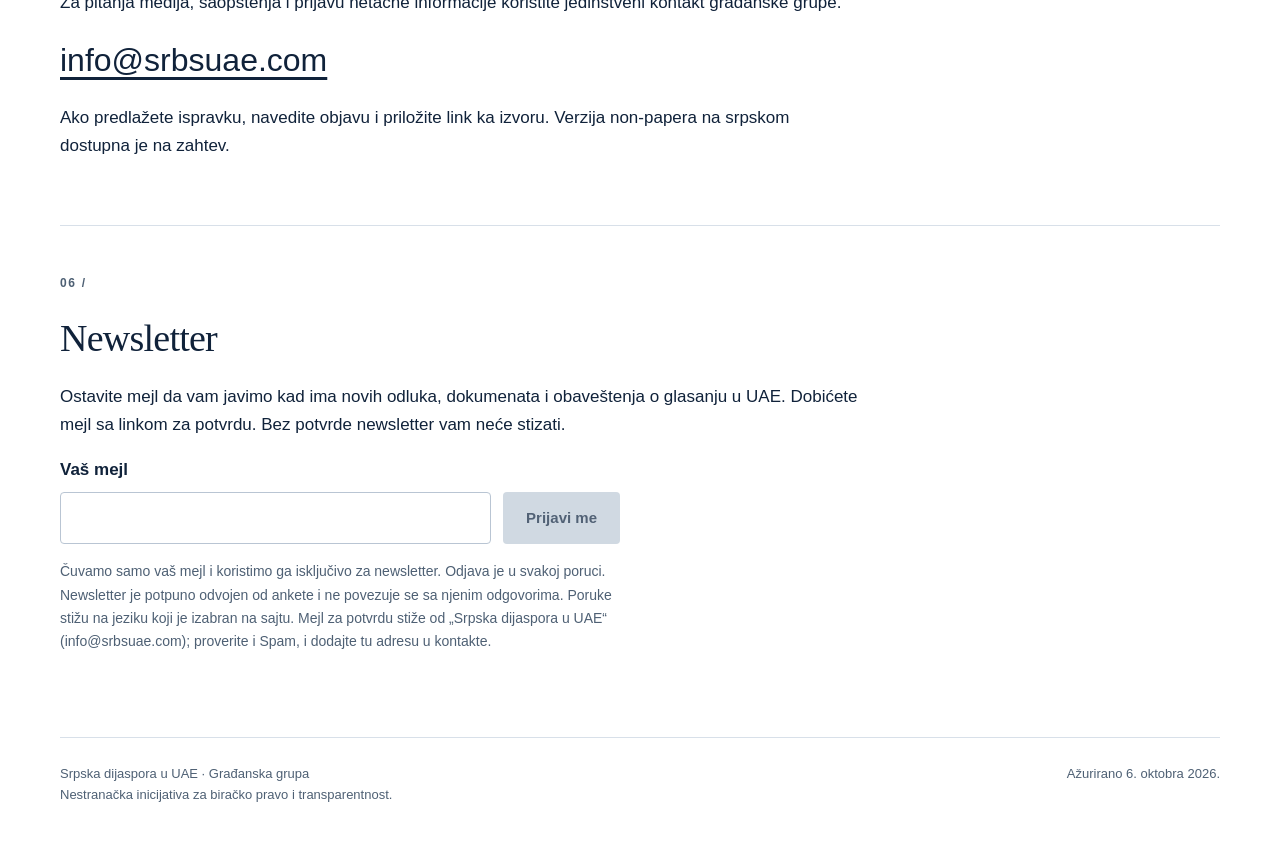
==== commit 40006795: "Replace RIK letter with full request text (masculine, no personal data) and add letter-use counter C" ====
--- a/index.html
+++ b/index.html
@@ -25,7 +25,7 @@
 <button data-sr="Pošalji odgovor" data-en="Submit response" type="submit" class="button" disabled>Pošalji odgovor</button></div>
 <p id="survey-status" class="survey-status" role="status" aria-live="polite" hidden></p>
 <noscript>Za anketu uključite JavaScript. / Enable JavaScript to use the survey.</noscript>
-</form></div></section><section id="rik-letter" class="rik-letter wrap" aria-labelledby="rik-title"><div class="rik-card"><div><p class="eyebrow" data-sr="OBRAĆANJE KOMISIJI" data-en="WRITE TO THE COMMISSION">OBRAĆANJE KOMISIJI</p><h2 id="rik-title" data-sr="Želite da se obratite RIK-u?" data-en="Want to write to the REC?">Želite da se obratite RIK-u?</h2><p data-sr="Ako želite, možete da pošaljete kratak mejl Republičkoj izbornoj komisiji. Predlog teksta je ispod, slobodno ga izmenite. Pismo je na srpskom jer se obraća srpskoj instituciji. Dugme otvara vašu mejl aplikaciju sa popunjenim tekstom. Ova stranica ništa ne šalje i ne čuva: mejl šaljete sami, sa svoje adrese." data-en="If you wish, you can send a short email to the Republic Electoral Commission. A suggested text is below; feel free to edit it. The letter is in Serbian because it is addressed to a Serbian institution. The button opens your email app with the text filled in. This page sends and stores nothing: you send the email yourself, from your own address.">Ako želite, možete da pošaljete kratak mejl Republičkoj izbornoj komisiji. Predlog teksta je ispod, slobodno ga izmenite. Pismo je na srpskom jer se obraća srpskoj instituciji. Dugme otvara vašu mejl aplikaciju sa popunjenim tekstom. Ova stranica ništa ne šalje i ne čuva: mejl šaljete sami, sa svoje adrese.</p>
+</form></div></section><section id="rik-letter" class="rik-letter wrap" aria-labelledby="rik-title"><div class="rik-card"><div><p class="eyebrow" data-sr="OBRAĆANJE KOMISIJI" data-en="WRITE TO THE COMMISSION">OBRAĆANJE KOMISIJI</p><h2 id="rik-title" data-sr="Želite da se obratite RIK-u?" data-en="Want to write to the REC?">Želite da se obratite RIK-u?</h2><p data-sr="Ako želite, možete da pošaljete zahtev Republičkoj izbornoj komisiji, uz kopiju Ministarstvu spoljnih poslova, Ambasadi i Ministarstvu državne uprave i lokalne samouprave. Predlog teksta je ispod, slobodno ga izmenite i dopišite ime. Pismo je na srpskom jer se obraća srpskoj instituciji. Dugme otvara vašu mejl aplikaciju sa popunjenim tekstom. Ova stranica ništa ne šalje i ne čuva: mejl šaljete sami, sa svoje adrese." data-en="If you wish, you can send a request to the Republic Electoral Commission, copying the Ministry of Foreign Affairs, the Embassy and the Ministry of Public Administration and Local Self-Government. A suggested text is below; feel free to edit it and add your name. The letter is in Serbian because it is addressed to a Serbian institution. The button opens your email app with the text filled in. This page sends and stores nothing: you send the email yourself, from your own address.">Ako želite, možete da pošaljete zahtev Republičkoj izbornoj komisiji, uz kopiju Ministarstvu spoljnih poslova, Ambasadi i Ministarstvu državne uprave i lokalne samouprave. Predlog teksta je ispod, slobodno ga izmenite i dopišite ime. Pismo je na srpskom jer se obraća srpskoj instituciji. Dugme otvara vašu mejl aplikaciju sa popunjenim tekstom. Ova stranica ništa ne šalje i ne čuva: mejl šaljete sami, sa svoje adrese.</p>
 <form id="rik-poll" class="rik-poll" data-api="https://srbsuae-survey.srbsuae.workers.dev" data-sitekey="0x4AAAAAAFQDJQi3LHe8yqsZ">
 <fieldset><legend data-sr="Da li ste poslali mejl RIK-u?" data-en="Have you sent an email to the REC?">Da li ste poslali mejl RIK-u?</legend>
 <div class="survey-options"><label class="survey-choice"><input type="radio" name="sent" value="yes" required><span data-sr="Da" data-en="Yes">Da</span></label><label class="survey-choice"><input type="radio" name="sent" value="no" required><span data-sr="Ne" data-en="No">Ne</span></label></div></fieldset>
@@ -35,21 +35,28 @@
 <p class="note" data-sr="Anonimno. Čuvamo samo odgovor, bez IP adrese i bez veze sa tekstom mejla." data-en="Anonymous. We store only the answer, not your IP address, and nothing from the email itself.">Anonimno. Čuvamo samo odgovor, bez IP adrese i bez veze sa tekstom mejla.</p>
 </form></div>
 <details class="rik-details"><summary data-sr="Pogledaj predlog teksta" data-en="View suggested text">Pogledaj predlog teksta</summary>
-<p class="note"><span data-sr="Primalac:" data-en="To:">Primalac:</span> <span id="rik-to">rik@parlament.rs</span> · <span data-sr="Kopija:" data-en="Cc:">Kopija:</span> <span id="rik-cc">izbori@parlament.rs</span></p>
-<label for="rik-subject" class="rik-label" data-sr="Naslov" data-en="Subject">Naslov</label><input id="rik-subject" type="text" value="Biracko mesto u Ujedinjenim Arapskim Emiratima - izbori 25. oktobra 2026." lang="sr">
-<label for="rik-body" class="rik-label" data-sr="Tekst" data-en="Text">Tekst</label><textarea id="rik-body" rows="13" lang="sr">Postovani,
+<p class="note"><span data-sr="Primalac:" data-en="To:">Primalac:</span> <span id="rik-to">rik@parlament.rs, izbori@parlament.rs</span> · <span data-sr="Kopija:" data-en="Cc:">Kopija:</span> <span id="rik-cc">ozabi@mfa.rs, okp@mfa.rs, consular.abudhabi@mfa.rs, srb.emb.uae@mfa.rs, sekretarijat.mduls@mduls.gov.rs</span></p>
+<label for="rik-subject" class="rik-label" data-sr="Naslov" data-en="Subject">Naslov</label><input id="rik-subject" type="text" value="HITNO: Zahtev za preispitivanje i dopunu odluke o odredjivanju birackih mesta u inostranstvu i omogucavanje glasanja biracima sa teritorije Ujedinjenih Arapskih Emirata" lang="sr">
+<label for="rik-body" class="rik-label" data-sr="Tekst" data-en="Text">Tekst</label><textarea id="rik-body" rows="22" lang="sr">Postovani,
 
-obracam se kao drzavljanin Republike Srbije koji zivi u Ujedinjenim Arapskim Emiratima.
+Obracam Vam se kao drzavljanin Republike Srbije sa boravistem u Abu Dabiju, Ujedinjeni Arapski Emirati, koji je blagovremeno podneo zahtev za glasanje u inostranstvu, povodom Odluke Republicke izborne komisije od 5. oktobra 2026. (br. 013-319/26-3) o odredjivanju birackih mesta u inostranstvu za izbore 25. oktobra 2026.
 
-Odlukom Republicke izborne komisije od 5. oktobra 2026. (br. 013-319/26-3) odredjeno je 93 biracka mesta u inostranstvu. Ujedinjeni Arapski Emirati nisu navedeni u tom spisku.
+Biracko mesto u UAE nije odredjeno. Najblize je u Nikoziji (oko 2.350 km), a alternativa je putovanje u Srbiju (oko 3.800 km u jednom pravcu). Prema clanu 57. Zakona o izboru narodnih poslanika biracko mesto mora biti pristupacno biracima da bi glasali bez teskoca, a prema clanu 56. RIK ga odredjuje na predlog Ministarstva spoljnih poslova. Na izborima 2023. biracko mesto je bilo u Ambasadi u Abu Dabiju, a za ove izbore prijavio se veliki broj biraca iz UAE.
 
-Molim Komisiju da razmotri odredjivanje birackog mesta u Ujedinjenim Arapskim Emiratima za izbore 25. oktobra 2026. ili da me obavesti o postupku kojim gradjani u UAE mogu da ostvare biracko pravo.
+Zato zahtevam:
+1. Da Ministarstvo bez odlaganja predlozi RIK-u dopunu odluke, i da se biracko mesto odredi u Ambasadi u Abu Dabiju.
+2. Da mi se saopsti koliko je biraca iz UAE prijavljeno i da li je Ministarstvo u predlogu od 2. oktobra 2026. predlozilo biracko mesto u UAE.
+3. Ako nije, da se navedu razlog i kriterijum (ukljucujuci eventualne bezbednosne razloge), uz kopiju predloga.
+4. Da RIK preispita i vreme glasanja u inostranstvu (clan 91.) i razmotri glasanje od 7.00 do 20.00 po lokalnom vremenu.
 
-Zahvaljujem se na paznji.
+Molim hitan pisani odgovor, ukljucujuci i pravno sredstvo koje mi stoji na raspolaganju, na adresu sa koje je zahtev poslat.
 
-[ime i prezime, po zelji]</textarea>
+S postovanjem,
+[ime i prezime, po zelji]
+Abu Dabi, Ujedinjeni Arapski Emirati</textarea>
 <div class="rik-actions"><a id="rik-mailto" class="button" href="#" data-sr="Otvori u mejl aplikaciji" data-en="Open in email app">Otvori u mejl aplikaciji</a><button id="rik-copy" type="button" class="rik-copy" data-sr="Kopiraj tekst" data-en="Copy text">Kopiraj tekst</button></div>
-<p id="rik-status" class="survey-status" role="status" aria-live="polite" hidden></p></details></div></section><section class="hero wrap"><div><p class="eyebrow">SRBSUAE.COM</p><h1 data-sr="Glasanje iz UAE.&lt;br&gt;Informacije na jednom mestu." data-en="Voting from the UAE.&lt;br&gt;Information in one place." >Glasanje iz UAE.<br>Informacije na jednom mestu.</h1><p data-sr="Informacije, dokumenti i novosti o ostvarivanju biračkog prava državljana Srbije koji žive u Ujedinjenim Arapskim Emiratima na parlamentarnim izborima u Srbiji 25. oktobra 2026. godine." data-en="Information, documents and updates about voting rights for Serbian citizens living in the United Arab Emirates in Serbia’s parliamentary elections on 25 October 2026." class="lead">Informacije, dokumenti i novosti o ostvarivanju biračkog prava državljana Srbije koji žive u Ujedinjenim Arapskim Emiratima na parlamentarnim izborima u Srbiji 25. oktobra 2026. godine.</p><p data-sr="U zvaničnoj odluci RIK-a od 5. oktobra 2026. određena su 93 biračka mesta u inostranstvu za izbore 25. oktobra 2026. Ujedinjeni Arapski Emirati nisu navedeni u tom spisku." data-en="The official REC decision of 5 October 2026 designates 93 polling stations abroad for the election on 25 October 2026. The United Arab Emirates are not included in that list." class="lead">U zvaničnoj odluci RIK-a od 5. oktobra 2026. određena su 93 biračka mesta u inostranstvu za izbore 25. oktobra 2026. Ujedinjeni Arapski Emirati nisu navedeni u tom spisku.</p><p class="note"><a data-sr="Objava o 44. sednici RIK-a" data-en="REC 44th session announcement" href="https://www.rik.parlament.gov.rs/vest/715671/44-sednica-republicke-izborne-komisije.php" target="_blank" rel="noopener">Objava o 44. sednici RIK-a</a> · <a data-sr="Zvanična odluka RIK-a (PDF)" data-en="Official REC decision (PDF)" href="https://www.rik.parlament.gov.rs/extfile/sr/files/additionalDocuments/715/680/%D0%9E%D0%94%D0%9B%D0%A3%D0%9A%D0%90%20%D0%9E%20%D0%9E%D0%94%D0%A0%D0%95%D0%82%D0%98%D0%92%D0%90%D0%8A%D0%A3%20%D0%91%D0%98%D0%A0%D0%90%D0%A7%D0%9A%D0%98%D0%A5%20%D0%9C%D0%95%D0%A1%D0%A2%D0%90%20%D0%A3%20%D0%98%D0%9D%D0%9E%D0%A1%D0%A2%D0%A0%D0%90%D0%9D%D0%A1%D0%A2%D0%92%D0%A3.pdf" target="_blank" rel="noopener">Zvanična odluka RIK-a (PDF)</a></p><div class="actions"><a data-sr="Pogledajte dokumente" data-en="Browse documents" class="button" href="#documents">Pogledajte dokumente</a><a data-sr="Česta pitanja" data-en="Frequently asked questions" class="contact-link" href="#faq">Česta pitanja</a></div></div><aside class="document"><p data-sr="NAŠ PRINCIP" data-en="OUR PRINCIPLE" class="eyebrow">NAŠ PRINCIP</p><h2 data-sr="Biračko pravo.&lt;br&gt;Bez stranačkih poruka." data-en="Voting rights.&lt;br&gt;Without party politics." >Biračko pravo.<br>Bez stranačkih poruka.</h2><p data-sr="Ne podržavamo nijednu političku opciju. Naš fokus su biračko pravo, proverljive informacije i transparentnost." data-en="We do not endorse any political party or option. Our focus is voting rights, verifiable information and transparency." >Ne podržavamo nijednu političku opciju. Naš fokus su biračko pravo, proverljive informacije i transparentnost.</p><p data-sr="Građanska inicijativa. Ovaj sajt nije sajt Ambasade ili izborne komisije." data-en="A citizens’ initiative. This is not an embassy or electoral commission website." class="document-foot">Građanska inicijativa. Ovaj sajt nije sajt Ambasade ili izborne komisije.</p></aside></section><section id="situation" class="hub-section wrap"><p class="section-number">01 /</p><h2 data-sr="Šta znamo, a šta još proveravamo" data-en="What we know, and what we are still checking" >Šta znamo, a šta još proveravamo</h2><div class="hub-grid"><article><h3 data-sr="Zvanično obaveštenje za birače" data-en="Official voter notice" >Zvanično obaveštenje za birače</h3><p data-sr="Ambasada je 11. septembra objavila obaveštenje za izbore 25. oktobra 2026. U njemu je naveden rok za podnošenje zahteva: 3. oktobar do ponoći, po vremenu u Srbiji." data-en="The Embassy published a notice on 11 September for the election on 25 October 2026. It states an application deadline of midnight on 3 October, Serbia time." >Ambasada je 11. septembra objavila obaveštenje za izbore 25. oktobra 2026. U njemu je naveden rok za podnošenje zahteva: 3. oktobar do ponoći, po vremenu u Srbiji.</p><a data-sr="Izvor: obaveštenje Ambasade" data-en="Source: Embassy notice" href="https://abudhabi.mfa.gov.rs/mediji/aktivnosti/izbori-2026-obavestenje-za-birace" target="_blank" rel="noopener">Izvor: obaveštenje Ambasade</a></article><article><h3 data-sr="UAE nisu na zvaničnom spisku RIK-a" data-en="UAE absent from the official REC list" >UAE nisu na zvaničnom spisku RIK-a</h3><p data-sr="Odluka RIK-a broj 013-319/26-3 od 5. oktobra 2026. sadrži spisak 93 biračka mesta u inostranstvu. Na tom spisku nema biračkog mesta u Ujedinjenim Arapskim Emiratima." data-en="REC decision no. 013-319/26-3 of 5 October 2026 lists 93 polling stations abroad. No polling station in the United Arab Emirates is included.">Odluka RIK-a broj 013-319/26-3 od 5. oktobra 2026. sadrži spisak 93 biračka mesta u inostranstvu. Na tom spisku nema biračkog mesta u Ujedinjenim Arapskim Emiratima.</p><p data-sr="Izvor: zvanična odluka RIK-a od 5. oktobra 2026. Ovaj navod odnosi se na objavljeni spisak; eventualne naknadne izmene treba proveriti u novim odlukama RIK-a." data-en="Source: official REC decision of 5 October 2026. This statement concerns the published list; any subsequent changes should be checked against later REC decisions." class="note">Izvor: zvanična odluka RIK-a od 5. oktobra 2026. Ovaj navod odnosi se na objavljeni spisak; eventualne naknadne izmene treba proveriti u novim odlukama RIK-a.</p></article></div></section><section id="documents" class="hub-section wrap"><p class="section-number">02 /</p><h2 data-sr="Dokumenti i izvori" data-en="Documents and sources" >Dokumenti i izvori</h2><div class="source-list"><a target="_blank" rel="noopener" href="https://www.rik.parlament.gov.rs/vest/715671/44-sednica-republicke-izborne-komisije.php"><strong data-sr="44. sednica Republičke izborne komisije" data-en="Republic Electoral Commission — 44th session">44. sednica Republičke izborne komisije</strong><span data-sr="Zvanična objava RIK-a · 5. oktobar 2026." data-en="Official REC announcement · 5 October 2026">Zvanična objava RIK-a · 5. oktobar 2026.</span></a><a target="_blank" rel="noopener" href="https://www.rik.parlament.gov.rs/extfile/sr/files/additionalDocuments/715/680/%D0%9E%D0%94%D0%9B%D0%A3%D0%9A%D0%90%20%D0%9E%20%D0%9E%D0%94%D0%A0%D0%95%D0%82%D0%98%D0%92%D0%90%D0%8A%D0%A3%20%D0%91%D0%98%D0%A0%D0%90%D0%A7%D0%9A%D0%98%D0%A5%20%D0%9C%D0%95%D0%A1%D0%A2%D0%90%20%D0%A3%20%D0%98%D0%9D%D0%9E%D0%A1%D0%A2%D0%A0%D0%90%D0%9D%D0%A1%D0%A2%D0%92%D0%A3.pdf"><strong data-sr="Odluka RIK-a o biračkim mestima u inostranstvu" data-en="REC decision on polling stations abroad">Odluka RIK-a o biračkim mestima u inostranstvu</strong><span data-sr="Zvanični spisak 93 biračka mesta · 5. oktobar 2026. · PDF" data-en="Official list of 93 polling stations · 5 October 2026 · PDF">Zvanični spisak 93 biračka mesta · 5. oktobar 2026. · PDF</span></a><a target="_blank" rel="noopener" href="assets/non-paper.pdf"><strong data-sr="Non-paper građanske grupe" data-en="Citizens’ group non-paper" >Non-paper građanske grupe</strong><span data-sr="Dokument grupe · engleski · PDF" data-en="Group document · English · PDF" >Dokument grupe · engleski · PDF</span></a><a target="_blank" rel="noopener" href="https://abudhabi.mfa.gov.rs/mediji/aktivnosti/izbori-2026-obavestenje-za-birace"><strong data-sr="Obaveštenje Ambasade za birače" data-en="Embassy voter notice" >Obaveštenje Ambasade za birače</strong><span data-sr="Zvanični izvor · 11. septembar 2026." data-en="Official source · 11 September 2026" >Zvanični izvor · 11. septembar 2026.</span></a><a target="_blank" rel="noopener" href="https://www.rik.parlament.gov.rs/"><strong data-sr="Republička izborna komisija" data-en="Republic Electoral Commission" >Republička izborna komisija</strong><span data-sr="Zvanični portal za odluke i objave" data-en="Official portal for decisions and announcements" >Zvanični portal za odluke i objave</span></a></div><p data-sr="Dokumente građanske grupe označavamo odvojeno od zvaničnih izvora. Nove odluke i odgovore objavljujemo uz datum i izvor, bez ličnih podataka građana." data-en="We distinguish group documents from official sources. New decisions and responses will be published with a date and source, without citizens’ personal data." class="note">Dokumente građanske grupe označavamo odvojeno od zvaničnih izvora. Nove odluke i odgovore objavljujemo uz datum i izvor, bez ličnih podataka građana.</p></section><section id="timeline" class="hub-section wrap"><p class="section-number">03 /</p><h2 data-sr="Hronologija događaja" data-en="Timeline" >Hronologija događaja</h2><ol class="timeline"><li><time>11.09.2026.</time><div><h3 data-sr="Objavljeno obaveštenje za birače" data-en="Voter notice published" >Objavljeno obaveštenje za birače</h3><p data-sr="Ambasada objavljuje postupak prijave za glasanje u inostranstvu." data-en="The Embassy publishes the application procedure for voting abroad." >Ambasada objavljuje postupak prijave za glasanje u inostranstvu.</p><a data-sr="Zvanični izvor" data-en="Official source" href="https://abudhabi.mfa.gov.rs/mediji/aktivnosti/izbori-2026-obavestenje-za-birace" target="_blank" rel="noopener">Zvanični izvor</a></div></li><li><time>03.10.2026.</time><div><h3 data-sr="Rok za podnošenje zahteva" data-en="Application deadline" >Rok za podnošenje zahteva</h3><p data-sr="Rok naveden u obaveštenju Ambasade: do ponoći po vremenu u Srbiji." data-en="Deadline stated in the Embassy notice: midnight, Serbia time." >Rok naveden u obaveštenju Ambasade: do ponoći po vremenu u Srbiji.</p><a data-sr="Zvanični izvor" data-en="Official source" href="https://abudhabi.mfa.gov.rs/mediji/aktivnosti/izbori-2026-obavestenje-za-birace" target="_blank" rel="noopener">Zvanični izvor</a></div></li><li><time>04.10.2026.</time><div><h3 data-sr="Građani prijavljuju prijem potvrda" data-en="Citizens report receiving confirmations" >Građani prijavljuju prijem potvrda</h3><p data-sr="Prema porukama članova grupe, pojedini građani dobijaju obaveštenja o evidentiranju interesovanja za glasanje. Originali tih odgovora još nisu objavljeni." data-en="Group members report notices recording their intention to vote. The original responses have not yet been published." >Prema porukama članova grupe, pojedini građani dobijaju obaveštenja o evidentiranju interesovanja za glasanje. Originali tih odgovora još nisu objavljeni.</p><span data-sr="Izvor: navodi članova grupe · nije zvanična objava" data-en="Source: group members’ reports · not an official announcement" class="note">Izvor: navodi članova grupe · nije zvanična objava</span></div></li><li><time datetime="2026-10-05">05.10.2026.</time><div><h3 data-sr="RIK objavljuje odluku o biračkim mestima u inostranstvu" data-en="REC publishes the decision on polling stations abroad">RIK objavljuje odluku o biračkim mestima u inostranstvu</h3><p data-sr="Na 44. sednici RIK-a, održanoj 4. i 5. oktobra, doneta je odluka o određivanju 93 biračka mesta u inostranstvu. U odluci od 5. oktobra 2026. UAE nisu navedeni u spisku biračkih mesta." data-en="At its 44th session, held on 4 and 5 October, the REC adopted a decision designating 93 polling stations abroad. The UAE are not included in the list in the decision dated 5 October 2026.">Na 44. sednici RIK-a, održanoj 4. i 5. oktobra, doneta je odluka o određivanju 93 biračka mesta u inostranstvu. U odluci od 5. oktobra 2026. UAE nisu navedeni u spisku biračkih mesta.</p><a data-sr="Objava o sednici RIK-a" data-en="REC session announcement" href="https://www.rik.parlament.gov.rs/vest/715671/44-sednica-republicke-izborne-komisije.php" target="_blank" rel="noopener">Objava o sednici RIK-a</a> · <a data-sr="Odluka RIK-a (PDF)" data-en="REC decision (PDF)" href="https://www.rik.parlament.gov.rs/extfile/sr/files/additionalDocuments/715/680/%D0%9E%D0%94%D0%9B%D0%A3%D0%9A%D0%90%20%D0%9E%20%D0%9E%D0%94%D0%A0%D0%95%D0%82%D0%98%D0%92%D0%90%D0%8A%D0%A3%20%D0%91%D0%98%D0%A0%D0%90%D0%A7%D0%9A%D0%98%D0%A5%20%D0%9C%D0%95%D0%A1%D0%A2%D0%90%20%D0%A3%20%D0%98%D0%9D%D0%9E%D0%A1%D0%A2%D0%A0%D0%90%D0%9D%D0%A1%D0%A2%D0%92%D0%A3.pdf" target="_blank" rel="noopener">Odluka RIK-a (PDF)</a></div></li><li><time>05.10.2026.</time><div><h3 data-sr="Grupa pokreće zajedničku inicijativu" data-en="Group starts a joint initiative" >Grupa pokreće zajedničku inicijativu</h3><p data-sr="Prema dostavljenoj prepisci, građani koordiniraju pripremu non-papera i kontakt sa institucijama." data-en="According to the supplied correspondence, citizens coordinate a non-paper and institutional outreach." >Prema dostavljenoj prepisci, građani koordiniraju pripremu non-papera i kontakt sa institucijama.</p><span data-sr="Izvor: navodi članova grupe · nije zvanična objava" data-en="Source: group members’ reports · not an official announcement" class="note">Izvor: navodi članova grupe · nije zvanična objava</span></div></li></ol></section><section id="faq" class="hub-section wrap"><p class="section-number">04 /</p><h2 data-sr="Česta pitanja" data-en="Frequently asked questions" >Česta pitanja</h2><details><summary data-sr="Da li potvrda prijave znači da je biračko mesto otvoreno?" data-en="Does an application confirmation mean a polling station is open?" >Da li potvrda prijave znači da je biračko mesto otvoreno?</summary><p data-sr="Nemojte potvrdu o evidentiranju prijave tumačiti kao potvrdu lokacije glasanja. Za informacije o konkretnom biračkom mestu proverite odluke nadležnih organa i obaveštenja Ambasade." data-en="Do not treat a notice recording an application as confirmation of a voting location. Check the competent authorities’ decisions and Embassy announcements for the specific polling station." >Nemojte potvrdu o evidentiranju prijave tumačiti kao potvrdu lokacije glasanja. Za informacije o konkretnom biračkom mestu proverite odluke nadležnih organa i obaveštenja Ambasade.</p></details><details><summary data-sr="Prijavio/la sam se. Šta mogu sada da uradim?" data-en="I submitted an application. What can I do now?" >Prijavio/la sam se. Šta mogu sada da uradim?</summary><p data-sr="Sačuvajte prijavu i odgovore koje ste dobili. Za proveru svog slučaja obratite se Ambasadi kroz zvanične kanale. Možete i da se obratite Republičkoj izbornoj komisiji i zatražite preispitivanje odluke o biračkim mestima; predlog mejla je u delu <a href=&quot;#rik-letter&quot;>Obraćanje RIK-u</a>. Formalni prigovor ima kratke zakonske rokove, pa ih proverite u Zakonu o izboru narodnih poslanika. Ovde pratite dokumente i nova obaveštenja." data-en="Keep your application and any replies. Contact the Embassy through official channels about your individual case. You can also write to the Republic Electoral Commission and ask it to reconsider the decision on polling stations; a suggested email is in the <a href=&quot;#rik-letter&quot;>Write to the REC</a> section. A formal objection has short legal deadlines, so check them in the Law on the Election of Members of Parliament. Follow documents and updates here." >Sačuvajte prijavu i odgovore koje ste dobili. Za proveru svog slučaja obratite se Ambasadi kroz zvanične kanale. Možete i da se obratite Republičkoj izbornoj komisiji i zatražite preispitivanje odluke o biračkim mestima; predlog mejla je u delu <a href="#rik-letter">Obraćanje RIK-u</a>. Formalni prigovor ima kratke zakonske rokove, pa ih proverite u Zakonu o izboru narodnih poslanika. Ovde pratite dokumente i nova obaveštenja.</p></details><details><summary data-sr="Da li je prijavljivanje još otvoreno?" data-en="Are applications still open?" >Da li je prijavljivanje još otvoreno?</summary><p data-sr="U objavljenom obaveštenju rok je bio 3. oktobar 2026. do ponoći po vremenu u Srbiji. Za eventualne naknadne izmene proverite zvaničnu objavu Ambasade." data-en="The published notice gives a deadline of midnight on 3 October 2026, Serbia time. Check Embassy announcements for any subsequent changes." >U objavljenom obaveštenju rok je bio 3. oktobar 2026. do ponoći po vremenu u Srbiji. Za eventualne naknadne izmene proverite zvaničnu objavu Ambasade.</p></details><details><summary data-sr="Da li je ovaj sajt zvanični izborni portal?" data-en="Is this an official election portal?" >Da li je ovaj sajt zvanični izborni portal?</summary><p data-sr="Ne. Sajt uređuje građanska grupa srpske dijaspore u UAE. Ne zastupamo Ambasadu, RIK ili političku stranku." data-en="No. This site is maintained by a Serbian diaspora citizens’ group in the UAE. We do not represent the Embassy, REC or any political party." >Ne. Sajt uređuje građanska grupa srpske dijaspore u UAE. Ne zastupamo Ambasadu, RIK ili političku stranku.</p></details><details><summary data-sr="Da li treba da pošaljem lične dokumente ovoj grupi?" data-en="Should I send identity documents to this group?" >Da li treba da pošaljem lične dokumente ovoj grupi?</summary><p data-sr="Ne šaljite JMBG, pasoš, ličnu kartu ili kopije prijava ovom sajtu. Lične postupke vodite preko nadležnih institucija." data-en="Do not send personal identification numbers, passports, ID cards or application copies to this site. Use the competent institutions for individual procedures." >Ne šaljite JMBG, pasoš, ličnu kartu ili kopije prijava ovom sajtu. Lične postupke vodite preko nadležnih institucija.</p></details></section><section id="media" class="hub-section wrap"><p class="section-number">05 /</p><h2 data-sr="Kontakt za medije i ispravke" data-en="Media enquiries and corrections" >Kontakt za medije i ispravke</h2><p data-sr="Za pitanja medija, saopštenja i prijavu netačne informacije koristite jedinstveni kontakt građanske grupe." data-en="For media enquiries, statements and corrections, use the citizens’ group’s single contact address." >Za pitanja medija, saopštenja i prijavu netačne informacije koristite jedinstveni kontakt građanske grupe.</p><a class="email-link" href="mailto:info@srbsuae.com">info@srbsuae.com</a><p data-sr="Ako predlažete ispravku, navedite objavu i priložite link ka izvoru. Verzija non-papera na srpskom dostupna je na zahtev." data-en="For a correction, identify the item and include a source link. A Serbian-language version of the non-paper is available on request." >Ako predlažete ispravku, navedite objavu i priložite link ka izvoru. Verzija non-papera na srpskom dostupna je na zahtev.</p></section><section id="newsletter" class="hub-section wrap"><p class="section-number">06 /</p><h2 data-sr="Newsletter" data-en="Newsletter">Newsletter</h2><p data-sr="Ostavite mejl da vam javimo kad ima novih odluka, dokumenata i obaveštenja o glasanju u UAE. Dobićete mejl sa linkom za potvrdu. Bez potvrde newsletter vam neće stizati." data-en="Leave your email and we will let you know about new decisions, documents and announcements on voting in the UAE. You will receive an email with a confirmation link. Without confirmation you will not receive the newsletter.">Ostavite mejl da vam javimo kad ima novih odluka, dokumenata i obaveštenja o glasanju u UAE. Dobićete mejl sa linkom za potvrdu. Bez potvrde newsletter vam neće stizati.</p>
+<p id="rik-status" class="survey-status" role="status" aria-live="polite" hidden></p>
+<p id="rik-count" class="survey-results" role="status" hidden></p></details></div></section><section class="hero wrap"><div><p class="eyebrow">SRBSUAE.COM</p><h1 data-sr="Glasanje iz UAE.&lt;br&gt;Informacije na jednom mestu." data-en="Voting from the UAE.&lt;br&gt;Information in one place." >Glasanje iz UAE.<br>Informacije na jednom mestu.</h1><p data-sr="Informacije, dokumenti i novosti o ostvarivanju biračkog prava državljana Srbije koji žive u Ujedinjenim Arapskim Emiratima na parlamentarnim izborima u Srbiji 25. oktobra 2026. godine." data-en="Information, documents and updates about voting rights for Serbian citizens living in the United Arab Emirates in Serbia’s parliamentary elections on 25 October 2026." class="lead">Informacije, dokumenti i novosti o ostvarivanju biračkog prava državljana Srbije koji žive u Ujedinjenim Arapskim Emiratima na parlamentarnim izborima u Srbiji 25. oktobra 2026. godine.</p><p data-sr="U zvaničnoj odluci RIK-a od 5. oktobra 2026. određena su 93 biračka mesta u inostranstvu za izbore 25. oktobra 2026. Ujedinjeni Arapski Emirati nisu navedeni u tom spisku." data-en="The official REC decision of 5 October 2026 designates 93 polling stations abroad for the election on 25 October 2026. The United Arab Emirates are not included in that list." class="lead">U zvaničnoj odluci RIK-a od 5. oktobra 2026. određena su 93 biračka mesta u inostranstvu za izbore 25. oktobra 2026. Ujedinjeni Arapski Emirati nisu navedeni u tom spisku.</p><p class="note"><a data-sr="Objava o 44. sednici RIK-a" data-en="REC 44th session announcement" href="https://www.rik.parlament.gov.rs/vest/715671/44-sednica-republicke-izborne-komisije.php" target="_blank" rel="noopener">Objava o 44. sednici RIK-a</a> · <a data-sr="Zvanična odluka RIK-a (PDF)" data-en="Official REC decision (PDF)" href="https://www.rik.parlament.gov.rs/extfile/sr/files/additionalDocuments/715/680/%D0%9E%D0%94%D0%9B%D0%A3%D0%9A%D0%90%20%D0%9E%20%D0%9E%D0%94%D0%A0%D0%95%D0%82%D0%98%D0%92%D0%90%D0%8A%D0%A3%20%D0%91%D0%98%D0%A0%D0%90%D0%A7%D0%9A%D0%98%D0%A5%20%D0%9C%D0%95%D0%A1%D0%A2%D0%90%20%D0%A3%20%D0%98%D0%9D%D0%9E%D0%A1%D0%A2%D0%A0%D0%90%D0%9D%D0%A1%D0%A2%D0%92%D0%A3.pdf" target="_blank" rel="noopener">Zvanična odluka RIK-a (PDF)</a></p><div class="actions"><a data-sr="Pogledajte dokumente" data-en="Browse documents" class="button" href="#documents">Pogledajte dokumente</a><a data-sr="Česta pitanja" data-en="Frequently asked questions" class="contact-link" href="#faq">Česta pitanja</a></div></div><aside class="document"><p data-sr="NAŠ PRINCIP" data-en="OUR PRINCIPLE" class="eyebrow">NAŠ PRINCIP</p><h2 data-sr="Biračko pravo.&lt;br&gt;Bez stranačkih poruka." data-en="Voting rights.&lt;br&gt;Without party politics." >Biračko pravo.<br>Bez stranačkih poruka.</h2><p data-sr="Ne podržavamo nijednu političku opciju. Naš fokus su biračko pravo, proverljive informacije i transparentnost." data-en="We do not endorse any political party or option. Our focus is voting rights, verifiable information and transparency." >Ne podržavamo nijednu političku opciju. Naš fokus su biračko pravo, proverljive informacije i transparentnost.</p><p data-sr="Građanska inicijativa. Ovaj sajt nije sajt Ambasade ili izborne komisije." data-en="A citizens’ initiative. This is not an embassy or electoral commission website." class="document-foot">Građanska inicijativa. Ovaj sajt nije sajt Ambasade ili izborne komisije.</p></aside></section><section id="situation" class="hub-section wrap"><p class="section-number">01 /</p><h2 data-sr="Šta znamo, a šta još proveravamo" data-en="What we know, and what we are still checking" >Šta znamo, a šta još proveravamo</h2><div class="hub-grid"><article><h3 data-sr="Zvanično obaveštenje za birače" data-en="Official voter notice" >Zvanično obaveštenje za birače</h3><p data-sr="Ambasada je 11. septembra objavila obaveštenje za izbore 25. oktobra 2026. U njemu je naveden rok za podnošenje zahteva: 3. oktobar do ponoći, po vremenu u Srbiji." data-en="The Embassy published a notice on 11 September for the election on 25 October 2026. It states an application deadline of midnight on 3 October, Serbia time." >Ambasada je 11. septembra objavila obaveštenje za izbore 25. oktobra 2026. U njemu je naveden rok za podnošenje zahteva: 3. oktobar do ponoći, po vremenu u Srbiji.</p><a data-sr="Izvor: obaveštenje Ambasade" data-en="Source: Embassy notice" href="https://abudhabi.mfa.gov.rs/mediji/aktivnosti/izbori-2026-obavestenje-za-birace" target="_blank" rel="noopener">Izvor: obaveštenje Ambasade</a></article><article><h3 data-sr="UAE nisu na zvaničnom spisku RIK-a" data-en="UAE absent from the official REC list" >UAE nisu na zvaničnom spisku RIK-a</h3><p data-sr="Odluka RIK-a broj 013-319/26-3 od 5. oktobra 2026. sadrži spisak 93 biračka mesta u inostranstvu. Na tom spisku nema biračkog mesta u Ujedinjenim Arapskim Emiratima." data-en="REC decision no. 013-319/26-3 of 5 October 2026 lists 93 polling stations abroad. No polling station in the United Arab Emirates is included.">Odluka RIK-a broj 013-319/26-3 od 5. oktobra 2026. sadrži spisak 93 biračka mesta u inostranstvu. Na tom spisku nema biračkog mesta u Ujedinjenim Arapskim Emiratima.</p><p data-sr="Izvor: zvanična odluka RIK-a od 5. oktobra 2026. Ovaj navod odnosi se na objavljeni spisak; eventualne naknadne izmene treba proveriti u novim odlukama RIK-a." data-en="Source: official REC decision of 5 October 2026. This statement concerns the published list; any subsequent changes should be checked against later REC decisions." class="note">Izvor: zvanična odluka RIK-a od 5. oktobra 2026. Ovaj navod odnosi se na objavljeni spisak; eventualne naknadne izmene treba proveriti u novim odlukama RIK-a.</p></article></div></section><section id="documents" class="hub-section wrap"><p class="section-number">02 /</p><h2 data-sr="Dokumenti i izvori" data-en="Documents and sources" >Dokumenti i izvori</h2><div class="source-list"><a target="_blank" rel="noopener" href="https://www.rik.parlament.gov.rs/vest/715671/44-sednica-republicke-izborne-komisije.php"><strong data-sr="44. sednica Republičke izborne komisije" data-en="Republic Electoral Commission — 44th session">44. sednica Republičke izborne komisije</strong><span data-sr="Zvanična objava RIK-a · 5. oktobar 2026." data-en="Official REC announcement · 5 October 2026">Zvanična objava RIK-a · 5. oktobar 2026.</span></a><a target="_blank" rel="noopener" href="https://www.rik.parlament.gov.rs/extfile/sr/files/additionalDocuments/715/680/%D0%9E%D0%94%D0%9B%D0%A3%D0%9A%D0%90%20%D0%9E%20%D0%9E%D0%94%D0%A0%D0%95%D0%82%D0%98%D0%92%D0%90%D0%8A%D0%A3%20%D0%91%D0%98%D0%A0%D0%90%D0%A7%D0%9A%D0%98%D0%A5%20%D0%9C%D0%95%D0%A1%D0%A2%D0%90%20%D0%A3%20%D0%98%D0%9D%D0%9E%D0%A1%D0%A2%D0%A0%D0%90%D0%9D%D0%A1%D0%A2%D0%92%D0%A3.pdf"><strong data-sr="Odluka RIK-a o biračkim mestima u inostranstvu" data-en="REC decision on polling stations abroad">Odluka RIK-a o biračkim mestima u inostranstvu</strong><span data-sr="Zvanični spisak 93 biračka mesta · 5. oktobar 2026. · PDF" data-en="Official list of 93 polling stations · 5 October 2026 · PDF">Zvanični spisak 93 biračka mesta · 5. oktobar 2026. · PDF</span></a><a target="_blank" rel="noopener" href="assets/non-paper.pdf"><strong data-sr="Non-paper građanske grupe" data-en="Citizens’ group non-paper" >Non-paper građanske grupe</strong><span data-sr="Dokument grupe · engleski · PDF" data-en="Group document · English · PDF" >Dokument grupe · engleski · PDF</span></a><a target="_blank" rel="noopener" href="https://abudhabi.mfa.gov.rs/mediji/aktivnosti/izbori-2026-obavestenje-za-birace"><strong data-sr="Obaveštenje Ambasade za birače" data-en="Embassy voter notice" >Obaveštenje Ambasade za birače</strong><span data-sr="Zvanični izvor · 11. septembar 2026." data-en="Official source · 11 September 2026" >Zvanični izvor · 11. septembar 2026.</span></a><a target="_blank" rel="noopener" href="https://www.rik.parlament.gov.rs/"><strong data-sr="Republička izborna komisija" data-en="Republic Electoral Commission" >Republička izborna komisija</strong><span data-sr="Zvanični portal za odluke i objave" data-en="Official portal for decisions and announcements" >Zvanični portal za odluke i objave</span></a></div><p data-sr="Dokumente građanske grupe označavamo odvojeno od zvaničnih izvora. Nove odluke i odgovore objavljujemo uz datum i izvor, bez ličnih podataka građana." data-en="We distinguish group documents from official sources. New decisions and responses will be published with a date and source, without citizens’ personal data." class="note">Dokumente građanske grupe označavamo odvojeno od zvaničnih izvora. Nove odluke i odgovore objavljujemo uz datum i izvor, bez ličnih podataka građana.</p></section><section id="timeline" class="hub-section wrap"><p class="section-number">03 /</p><h2 data-sr="Hronologija događaja" data-en="Timeline" >Hronologija događaja</h2><ol class="timeline"><li><time>11.09.2026.</time><div><h3 data-sr="Objavljeno obaveštenje za birače" data-en="Voter notice published" >Objavljeno obaveštenje za birače</h3><p data-sr="Ambasada objavljuje postupak prijave za glasanje u inostranstvu." data-en="The Embassy publishes the application procedure for voting abroad." >Ambasada objavljuje postupak prijave za glasanje u inostranstvu.</p><a data-sr="Zvanični izvor" data-en="Official source" href="https://abudhabi.mfa.gov.rs/mediji/aktivnosti/izbori-2026-obavestenje-za-birace" target="_blank" rel="noopener">Zvanični izvor</a></div></li><li><time>03.10.2026.</time><div><h3 data-sr="Rok za podnošenje zahteva" data-en="Application deadline" >Rok za podnošenje zahteva</h3><p data-sr="Rok naveden u obaveštenju Ambasade: do ponoći po vremenu u Srbiji." data-en="Deadline stated in the Embassy notice: midnight, Serbia time." >Rok naveden u obaveštenju Ambasade: do ponoći po vremenu u Srbiji.</p><a data-sr="Zvanični izvor" data-en="Official source" href="https://abudhabi.mfa.gov.rs/mediji/aktivnosti/izbori-2026-obavestenje-za-birace" target="_blank" rel="noopener">Zvanični izvor</a></div></li><li><time>04.10.2026.</time><div><h3 data-sr="Građani prijavljuju prijem potvrda" data-en="Citizens report receiving confirmations" >Građani prijavljuju prijem potvrda</h3><p data-sr="Prema porukama članova grupe, pojedini građani dobijaju obaveštenja o evidentiranju interesovanja za glasanje. Originali tih odgovora još nisu objavljeni." data-en="Group members report notices recording their intention to vote. The original responses have not yet been published." >Prema porukama članova grupe, pojedini građani dobijaju obaveštenja o evidentiranju interesovanja za glasanje. Originali tih odgovora još nisu objavljeni.</p><span data-sr="Izvor: navodi članova grupe · nije zvanična objava" data-en="Source: group members’ reports · not an official announcement" class="note">Izvor: navodi članova grupe · nije zvanična objava</span></div></li><li><time datetime="2026-10-05">05.10.2026.</time><div><h3 data-sr="RIK objavljuje odluku o biračkim mestima u inostranstvu" data-en="REC publishes the decision on polling stations abroad">RIK objavljuje odluku o biračkim mestima u inostranstvu</h3><p data-sr="Na 44. sednici RIK-a, održanoj 4. i 5. oktobra, doneta je odluka o određivanju 93 biračka mesta u inostranstvu. U odluci od 5. oktobra 2026. UAE nisu navedeni u spisku biračkih mesta." data-en="At its 44th session, held on 4 and 5 October, the REC adopted a decision designating 93 polling stations abroad. The UAE are not included in the list in the decision dated 5 October 2026.">Na 44. sednici RIK-a, održanoj 4. i 5. oktobra, doneta je odluka o određivanju 93 biračka mesta u inostranstvu. U odluci od 5. oktobra 2026. UAE nisu navedeni u spisku biračkih mesta.</p><a data-sr="Objava o sednici RIK-a" data-en="REC session announcement" href="https://www.rik.parlament.gov.rs/vest/715671/44-sednica-republicke-izborne-komisije.php" target="_blank" rel="noopener">Objava o sednici RIK-a</a> · <a data-sr="Odluka RIK-a (PDF)" data-en="REC decision (PDF)" href="https://www.rik.parlament.gov.rs/extfile/sr/files/additionalDocuments/715/680/%D0%9E%D0%94%D0%9B%D0%A3%D0%9A%D0%90%20%D0%9E%20%D0%9E%D0%94%D0%A0%D0%95%D0%82%D0%98%D0%92%D0%90%D0%8A%D0%A3%20%D0%91%D0%98%D0%A0%D0%90%D0%A7%D0%9A%D0%98%D0%A5%20%D0%9C%D0%95%D0%A1%D0%A2%D0%90%20%D0%A3%20%D0%98%D0%9D%D0%9E%D0%A1%D0%A2%D0%A0%D0%90%D0%9D%D0%A1%D0%A2%D0%92%D0%A3.pdf" target="_blank" rel="noopener">Odluka RIK-a (PDF)</a></div></li><li><time>05.10.2026.</time><div><h3 data-sr="Grupa pokreće zajedničku inicijativu" data-en="Group starts a joint initiative" >Grupa pokreće zajedničku inicijativu</h3><p data-sr="Prema dostavljenoj prepisci, građani koordiniraju pripremu non-papera i kontakt sa institucijama." data-en="According to the supplied correspondence, citizens coordinate a non-paper and institutional outreach." >Prema dostavljenoj prepisci, građani koordiniraju pripremu non-papera i kontakt sa institucijama.</p><span data-sr="Izvor: navodi članova grupe · nije zvanična objava" data-en="Source: group members’ reports · not an official announcement" class="note">Izvor: navodi članova grupe · nije zvanična objava</span></div></li></ol></section><section id="faq" class="hub-section wrap"><p class="section-number">04 /</p><h2 data-sr="Česta pitanja" data-en="Frequently asked questions" >Česta pitanja</h2><details><summary data-sr="Da li potvrda prijave znači da je biračko mesto otvoreno?" data-en="Does an application confirmation mean a polling station is open?" >Da li potvrda prijave znači da je biračko mesto otvoreno?</summary><p data-sr="Nemojte potvrdu o evidentiranju prijave tumačiti kao potvrdu lokacije glasanja. Za informacije o konkretnom biračkom mestu proverite odluke nadležnih organa i obaveštenja Ambasade." data-en="Do not treat a notice recording an application as confirmation of a voting location. Check the competent authorities’ decisions and Embassy announcements for the specific polling station." >Nemojte potvrdu o evidentiranju prijave tumačiti kao potvrdu lokacije glasanja. Za informacije o konkretnom biračkom mestu proverite odluke nadležnih organa i obaveštenja Ambasade.</p></details><details><summary data-sr="Prijavio/la sam se. Šta mogu sada da uradim?" data-en="I submitted an application. What can I do now?" >Prijavio/la sam se. Šta mogu sada da uradim?</summary><p data-sr="Sačuvajte prijavu i odgovore koje ste dobili. Za proveru svog slučaja obratite se Ambasadi kroz zvanične kanale. Možete i da se obratite Republičkoj izbornoj komisiji i zatražite preispitivanje odluke o biračkim mestima; predlog mejla je u delu <a href=&quot;#rik-letter&quot;>Obraćanje RIK-u</a>. Formalni prigovor ima kratke zakonske rokove, pa ih proverite u Zakonu o izboru narodnih poslanika. Ovde pratite dokumente i nova obaveštenja." data-en="Keep your application and any replies. Contact the Embassy through official channels about your individual case. You can also write to the Republic Electoral Commission and ask it to reconsider the decision on polling stations; a suggested email is in the <a href=&quot;#rik-letter&quot;>Write to the REC</a> section. A formal objection has short legal deadlines, so check them in the Law on the Election of Members of Parliament. Follow documents and updates here." >Sačuvajte prijavu i odgovore koje ste dobili. Za proveru svog slučaja obratite se Ambasadi kroz zvanične kanale. Možete i da se obratite Republičkoj izbornoj komisiji i zatražite preispitivanje odluke o biračkim mestima; predlog mejla je u delu <a href="#rik-letter">Obraćanje RIK-u</a>. Formalni prigovor ima kratke zakonske rokove, pa ih proverite u Zakonu o izboru narodnih poslanika. Ovde pratite dokumente i nova obaveštenja.</p></details><details><summary data-sr="Da li je prijavljivanje još otvoreno?" data-en="Are applications still open?" >Da li je prijavljivanje još otvoreno?</summary><p data-sr="U objavljenom obaveštenju rok je bio 3. oktobar 2026. do ponoći po vremenu u Srbiji. Za eventualne naknadne izmene proverite zvaničnu objavu Ambasade." data-en="The published notice gives a deadline of midnight on 3 October 2026, Serbia time. Check Embassy announcements for any subsequent changes." >U objavljenom obaveštenju rok je bio 3. oktobar 2026. do ponoći po vremenu u Srbiji. Za eventualne naknadne izmene proverite zvaničnu objavu Ambasade.</p></details><details><summary data-sr="Da li je ovaj sajt zvanični izborni portal?" data-en="Is this an official election portal?" >Da li je ovaj sajt zvanični izborni portal?</summary><p data-sr="Ne. Sajt uređuje građanska grupa srpske dijaspore u UAE. Ne zastupamo Ambasadu, RIK ili političku stranku." data-en="No. This site is maintained by a Serbian diaspora citizens’ group in the UAE. We do not represent the Embassy, REC or any political party." >Ne. Sajt uređuje građanska grupa srpske dijaspore u UAE. Ne zastupamo Ambasadu, RIK ili političku stranku.</p></details><details><summary data-sr="Da li treba da pošaljem lične dokumente ovoj grupi?" data-en="Should I send identity documents to this group?" >Da li treba da pošaljem lične dokumente ovoj grupi?</summary><p data-sr="Ne šaljite JMBG, pasoš, ličnu kartu ili kopije prijava ovom sajtu. Lične postupke vodite preko nadležnih institucija." data-en="Do not send personal identification numbers, passports, ID cards or application copies to this site. Use the competent institutions for individual procedures." >Ne šaljite JMBG, pasoš, ličnu kartu ili kopije prijava ovom sajtu. Lične postupke vodite preko nadležnih institucija.</p></details></section><section id="media" class="hub-section wrap"><p class="section-number">05 /</p><h2 data-sr="Kontakt za medije i ispravke" data-en="Media enquiries and corrections" >Kontakt za medije i ispravke</h2><p data-sr="Za pitanja medija, saopštenja i prijavu netačne informacije koristite jedinstveni kontakt građanske grupe." data-en="For media enquiries, statements and corrections, use the citizens’ group’s single contact address." >Za pitanja medija, saopštenja i prijavu netačne informacije koristite jedinstveni kontakt građanske grupe.</p><a class="email-link" href="mailto:info@srbsuae.com">info@srbsuae.com</a><p data-sr="Ako predlažete ispravku, navedite objavu i priložite link ka izvoru. Verzija non-papera na srpskom dostupna je na zahtev." data-en="For a correction, identify the item and include a source link. A Serbian-language version of the non-paper is available on request." >Ako predlažete ispravku, navedite objavu i priložite link ka izvoru. Verzija non-papera na srpskom dostupna je na zahtev.</p></section><section id="newsletter" class="hub-section wrap"><p class="section-number">06 /</p><h2 data-sr="Newsletter" data-en="Newsletter">Newsletter</h2><p data-sr="Ostavite mejl da vam javimo kad ima novih odluka, dokumenata i obaveštenja o glasanju u UAE. Dobićete mejl sa linkom za potvrdu. Bez potvrde newsletter vam neće stizati." data-en="Leave your email and we will let you know about new decisions, documents and announcements on voting in the UAE. You will receive an email with a confirmation link. Without confirmation you will not receive the newsletter.">Ostavite mejl da vam javimo kad ima novih odluka, dokumenata i obaveštenja o glasanju u UAE. Dobićete mejl sa linkom za potvrdu. Bez potvrde newsletter vam neće stizati.</p>
 <form class="newsletter-form" data-newsletter novalidate data-api="https://srbsuae-survey.srbsuae.workers.dev" data-sitekey="0x4AAAAAAFQDJQi3LHe8yqsZ">
 <label for="newsletter-email-page" data-sr="Vaš mejl" data-en="Your email">Vaš mejl</label>
 <div class="newsletter-row"><input id="newsletter-email-page" name="email" type="email" autocomplete="email" maxlength="254" required><button type="submit" class="button" data-sr="Prijavi me" data-en="Subscribe" disabled>Prijavi me</button></div>
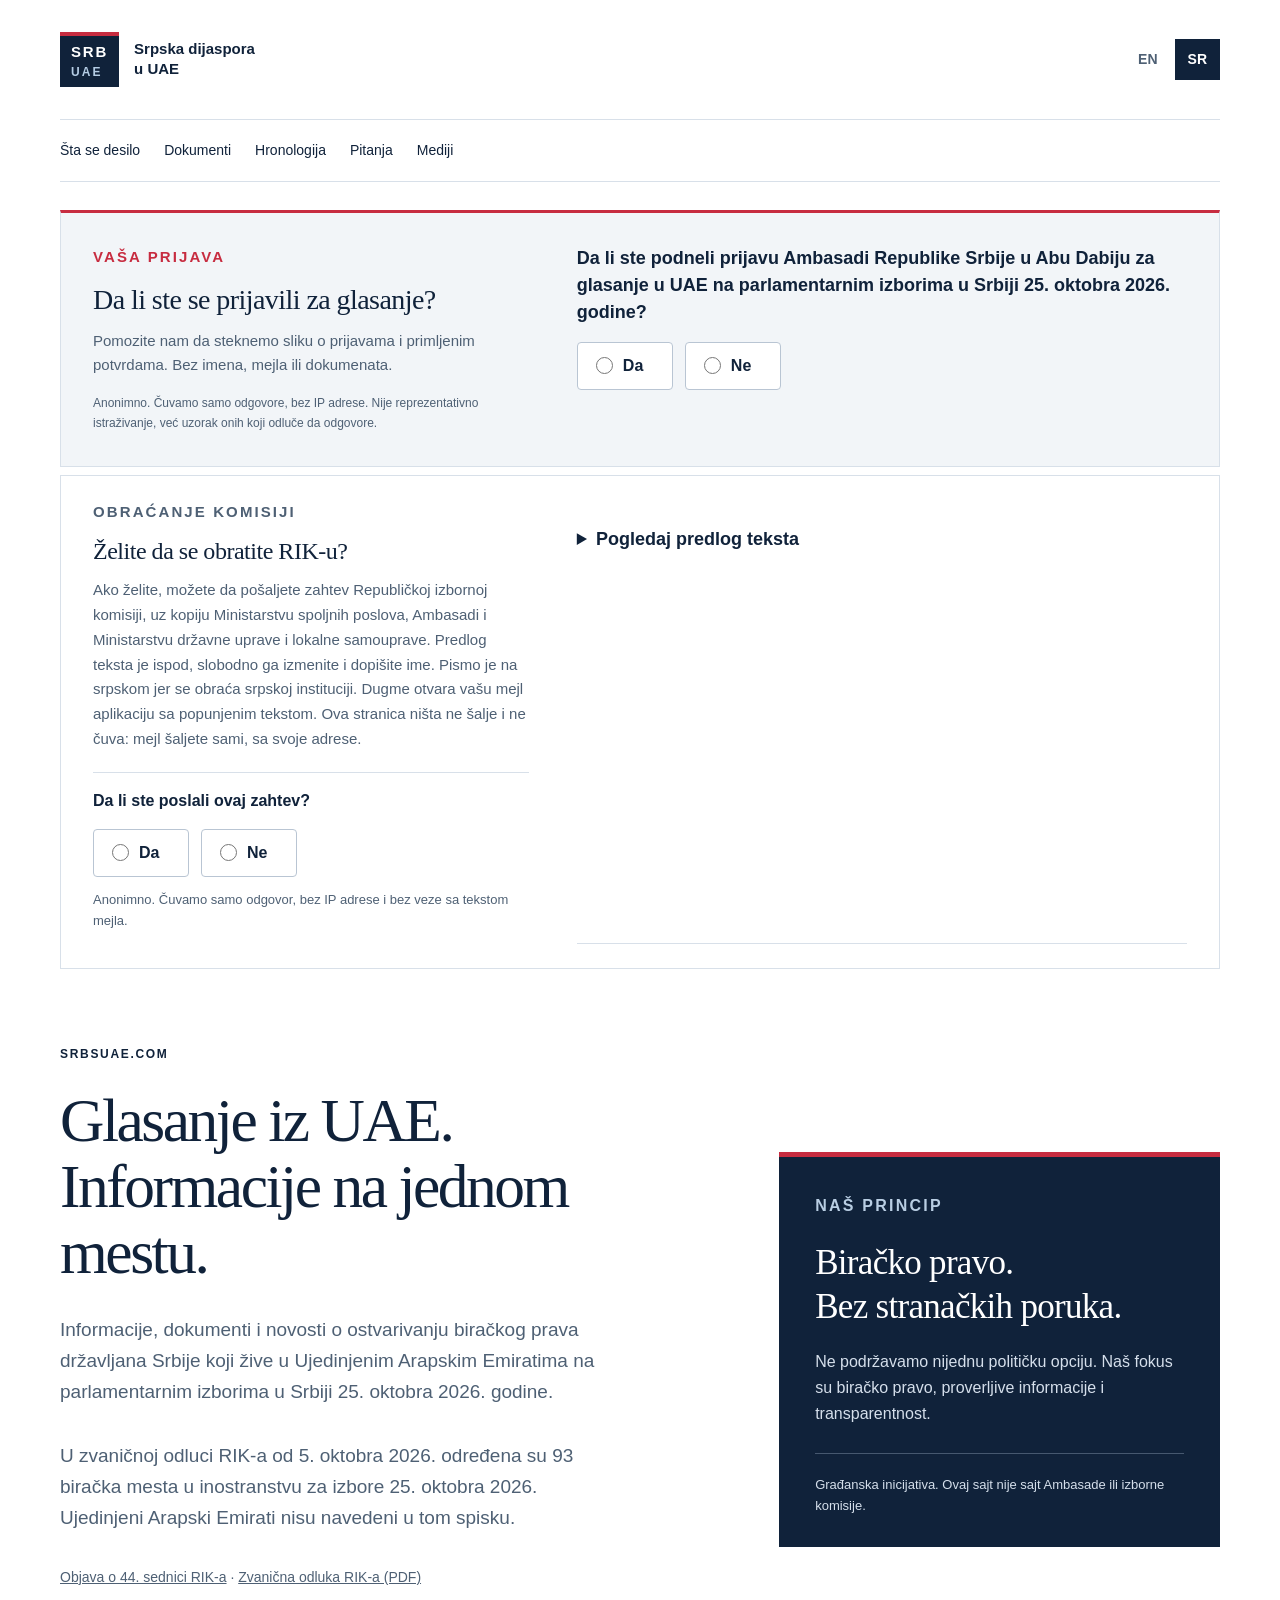
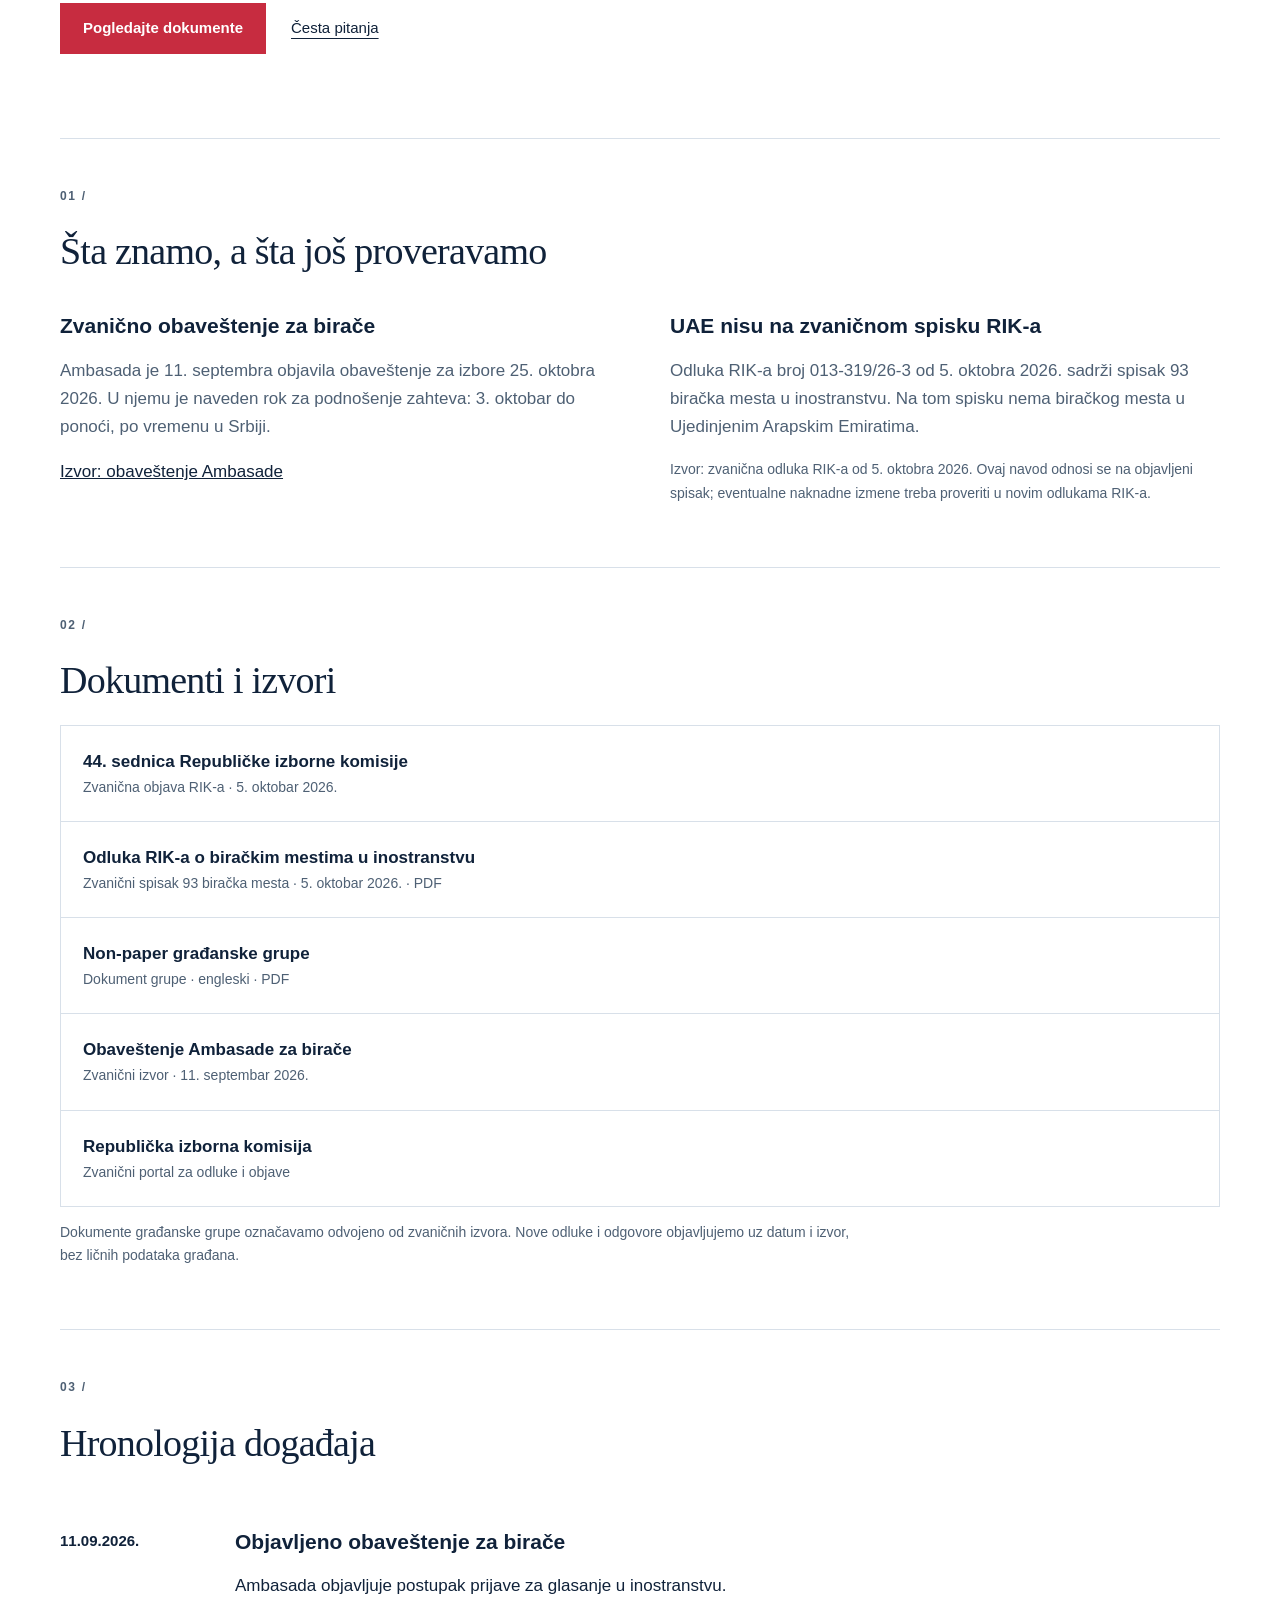
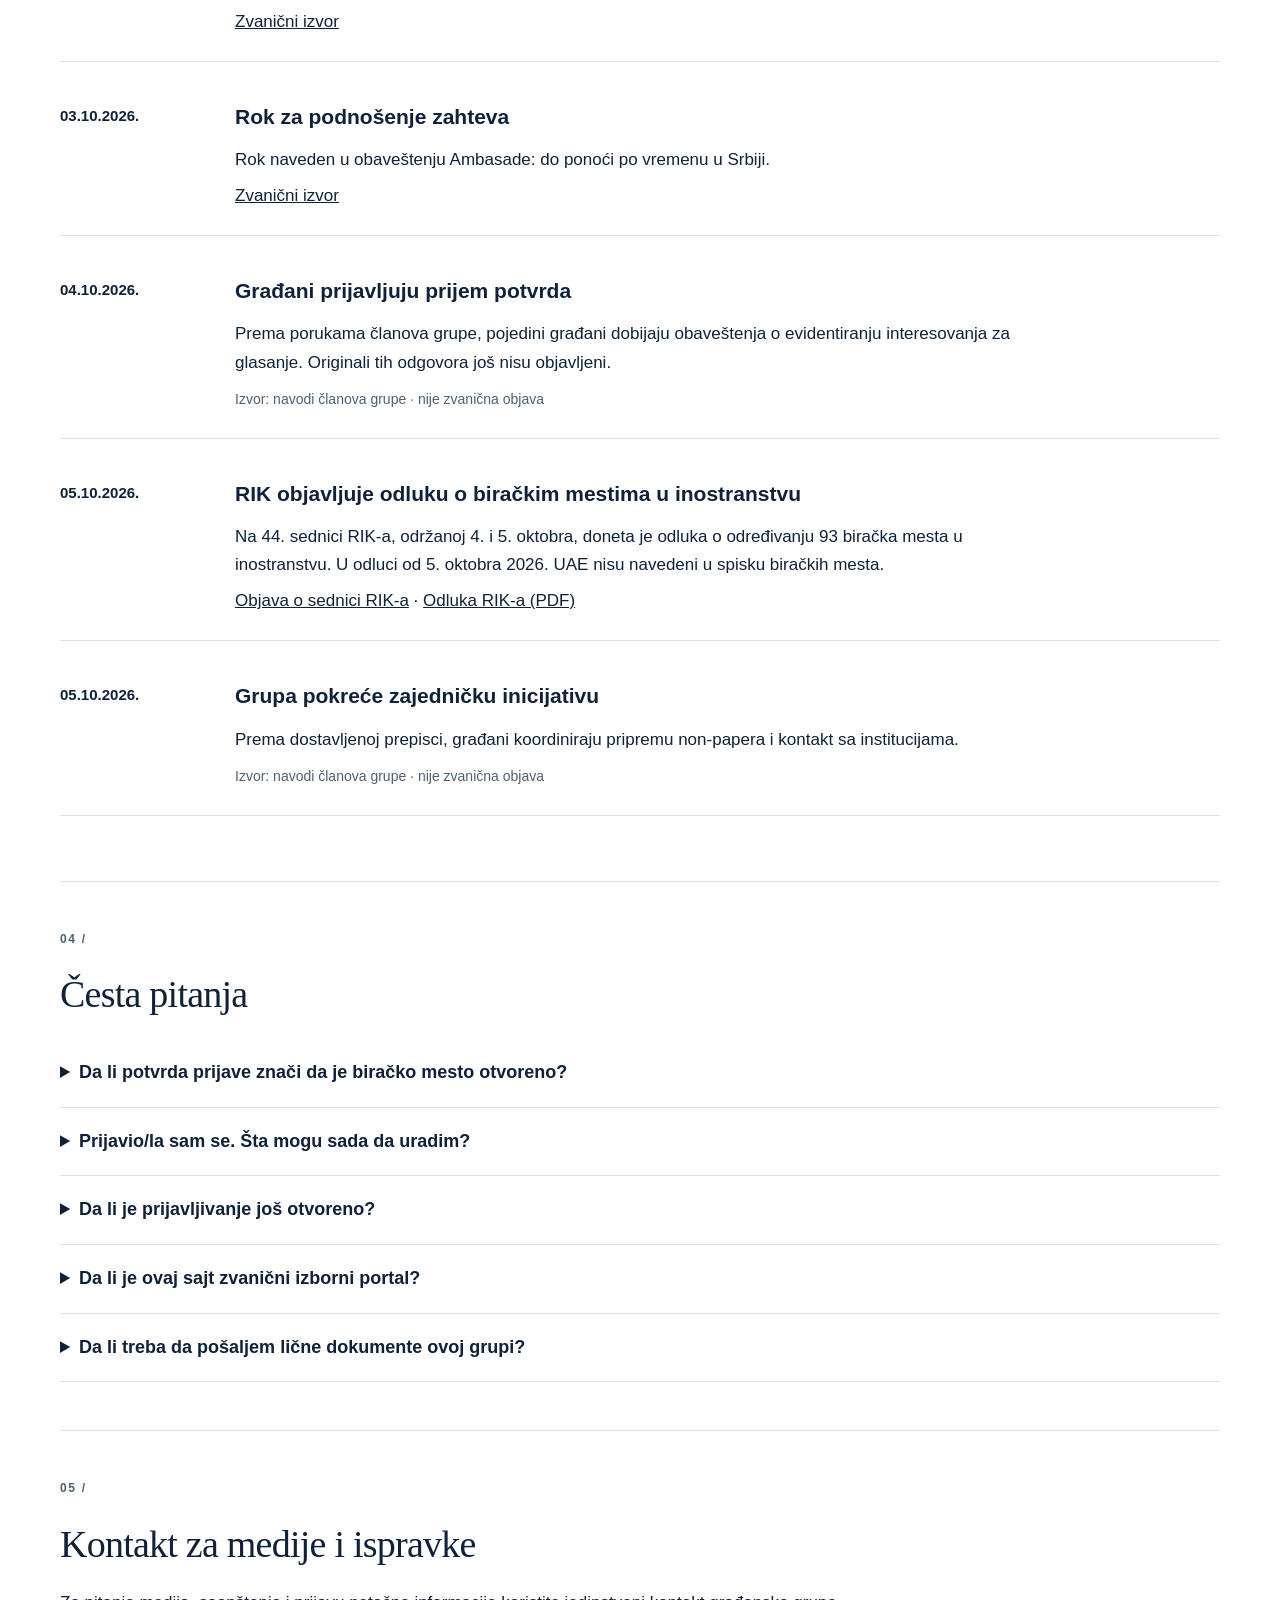
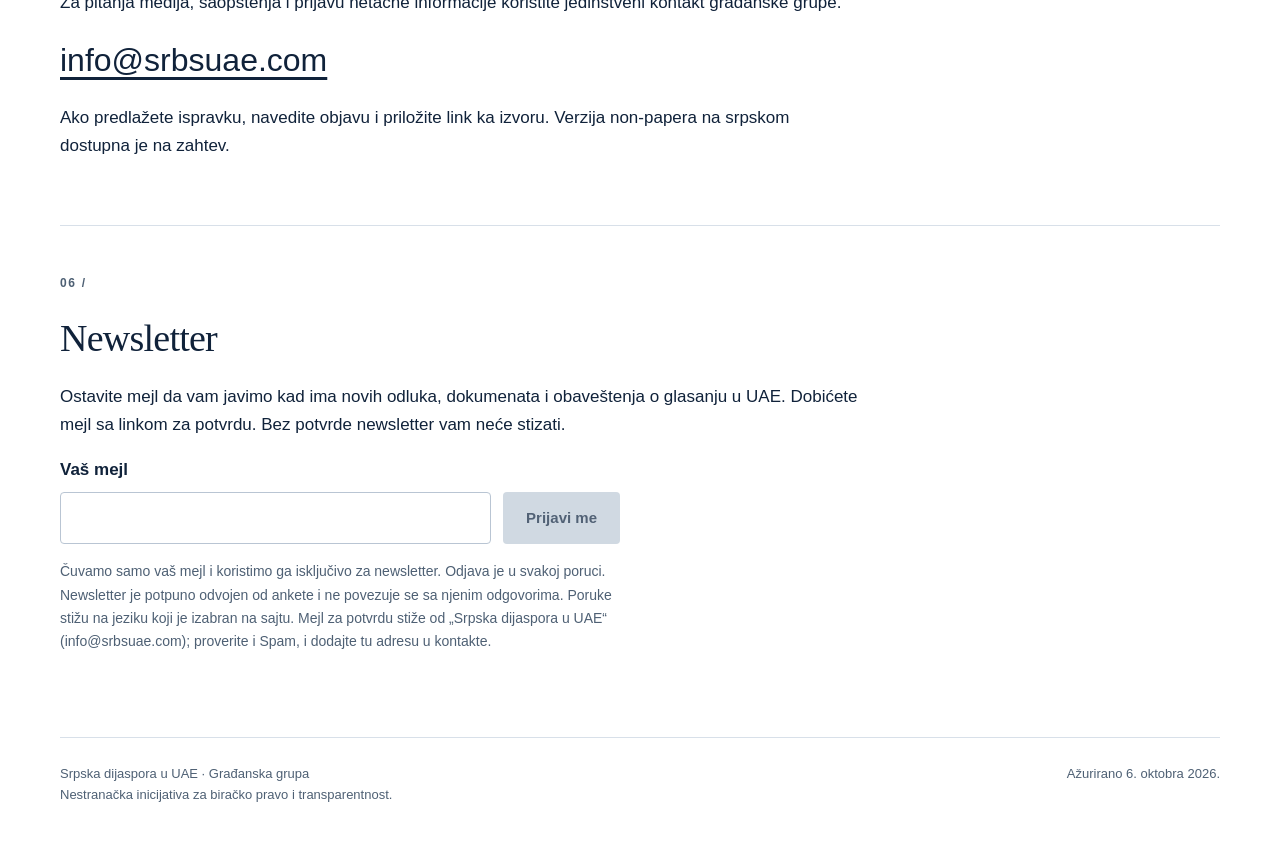
==== commit 390d095c: "Replace RIK poll with new poll for the request letter (zahtev_votes table, /zahtev endpoints) Co-Aut" ====
--- a/index.html
+++ b/index.html
@@ -27,7 +27,7 @@
 <noscript>Za anketu uključite JavaScript. / Enable JavaScript to use the survey.</noscript>
 </form></div></section><section id="rik-letter" class="rik-letter wrap" aria-labelledby="rik-title"><div class="rik-card"><div><p class="eyebrow" data-sr="OBRAĆANJE KOMISIJI" data-en="WRITE TO THE COMMISSION">OBRAĆANJE KOMISIJI</p><h2 id="rik-title" data-sr="Želite da se obratite RIK-u?" data-en="Want to write to the REC?">Želite da se obratite RIK-u?</h2><p data-sr="Ako želite, možete da pošaljete zahtev Republičkoj izbornoj komisiji, uz kopiju Ministarstvu spoljnih poslova, Ambasadi i Ministarstvu državne uprave i lokalne samouprave. Predlog teksta je ispod, slobodno ga izmenite i dopišite ime. Pismo je na srpskom jer se obraća srpskoj instituciji. Dugme otvara vašu mejl aplikaciju sa popunjenim tekstom. Ova stranica ništa ne šalje i ne čuva: mejl šaljete sami, sa svoje adrese." data-en="If you wish, you can send a request to the Republic Electoral Commission, copying the Ministry of Foreign Affairs, the Embassy and the Ministry of Public Administration and Local Self-Government. A suggested text is below; feel free to edit it and add your name. The letter is in Serbian because it is addressed to a Serbian institution. The button opens your email app with the text filled in. This page sends and stores nothing: you send the email yourself, from your own address.">Ako želite, možete da pošaljete zahtev Republičkoj izbornoj komisiji, uz kopiju Ministarstvu spoljnih poslova, Ambasadi i Ministarstvu državne uprave i lokalne samouprave. Predlog teksta je ispod, slobodno ga izmenite i dopišite ime. Pismo je na srpskom jer se obraća srpskoj instituciji. Dugme otvara vašu mejl aplikaciju sa popunjenim tekstom. Ova stranica ništa ne šalje i ne čuva: mejl šaljete sami, sa svoje adrese.</p>
 <form id="rik-poll" class="rik-poll" data-api="https://srbsuae-survey.srbsuae.workers.dev" data-sitekey="0x4AAAAAAFQDJQi3LHe8yqsZ">
-<fieldset><legend data-sr="Da li ste poslali mejl RIK-u?" data-en="Have you sent an email to the REC?">Da li ste poslali mejl RIK-u?</legend>
+<fieldset><legend data-sr="Da li ste poslali ovaj zahtev?" data-en="Have you sent this request?">Da li ste poslali ovaj zahtev?</legend>
 <div class="survey-options"><label class="survey-choice"><input type="radio" name="sent" value="yes" required><span data-sr="Da" data-en="Yes">Da</span></label><label class="survey-choice"><input type="radio" name="sent" value="no" required><span data-sr="Ne" data-en="No">Ne</span></label></div></fieldset>
 <div class="rik-poll-submit" hidden><div class="survey-captcha rik-poll-captcha"></div><button type="submit" class="button" disabled data-sr="Pošalji odgovor" data-en="Submit response">Pošalji odgovor</button></div>
 <p class="survey-status rik-poll-status" role="status" aria-live="polite" hidden></p>
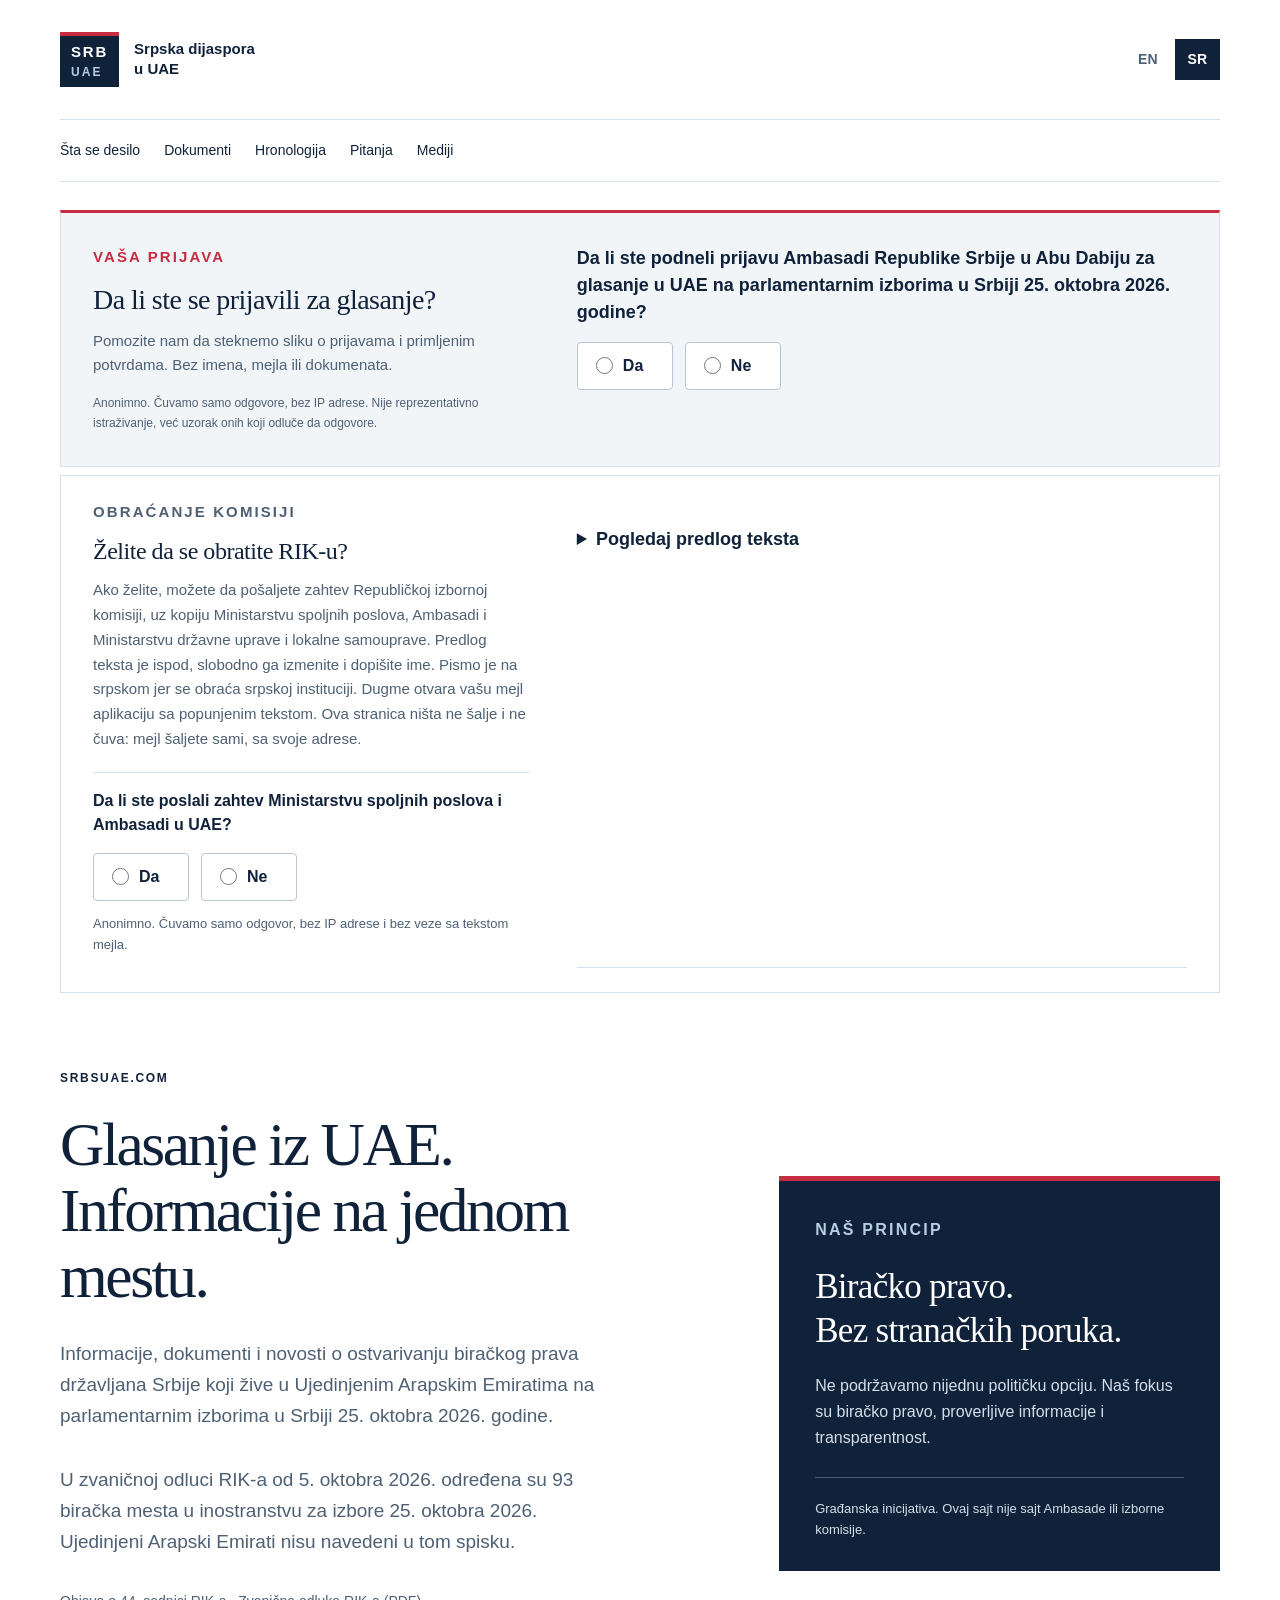
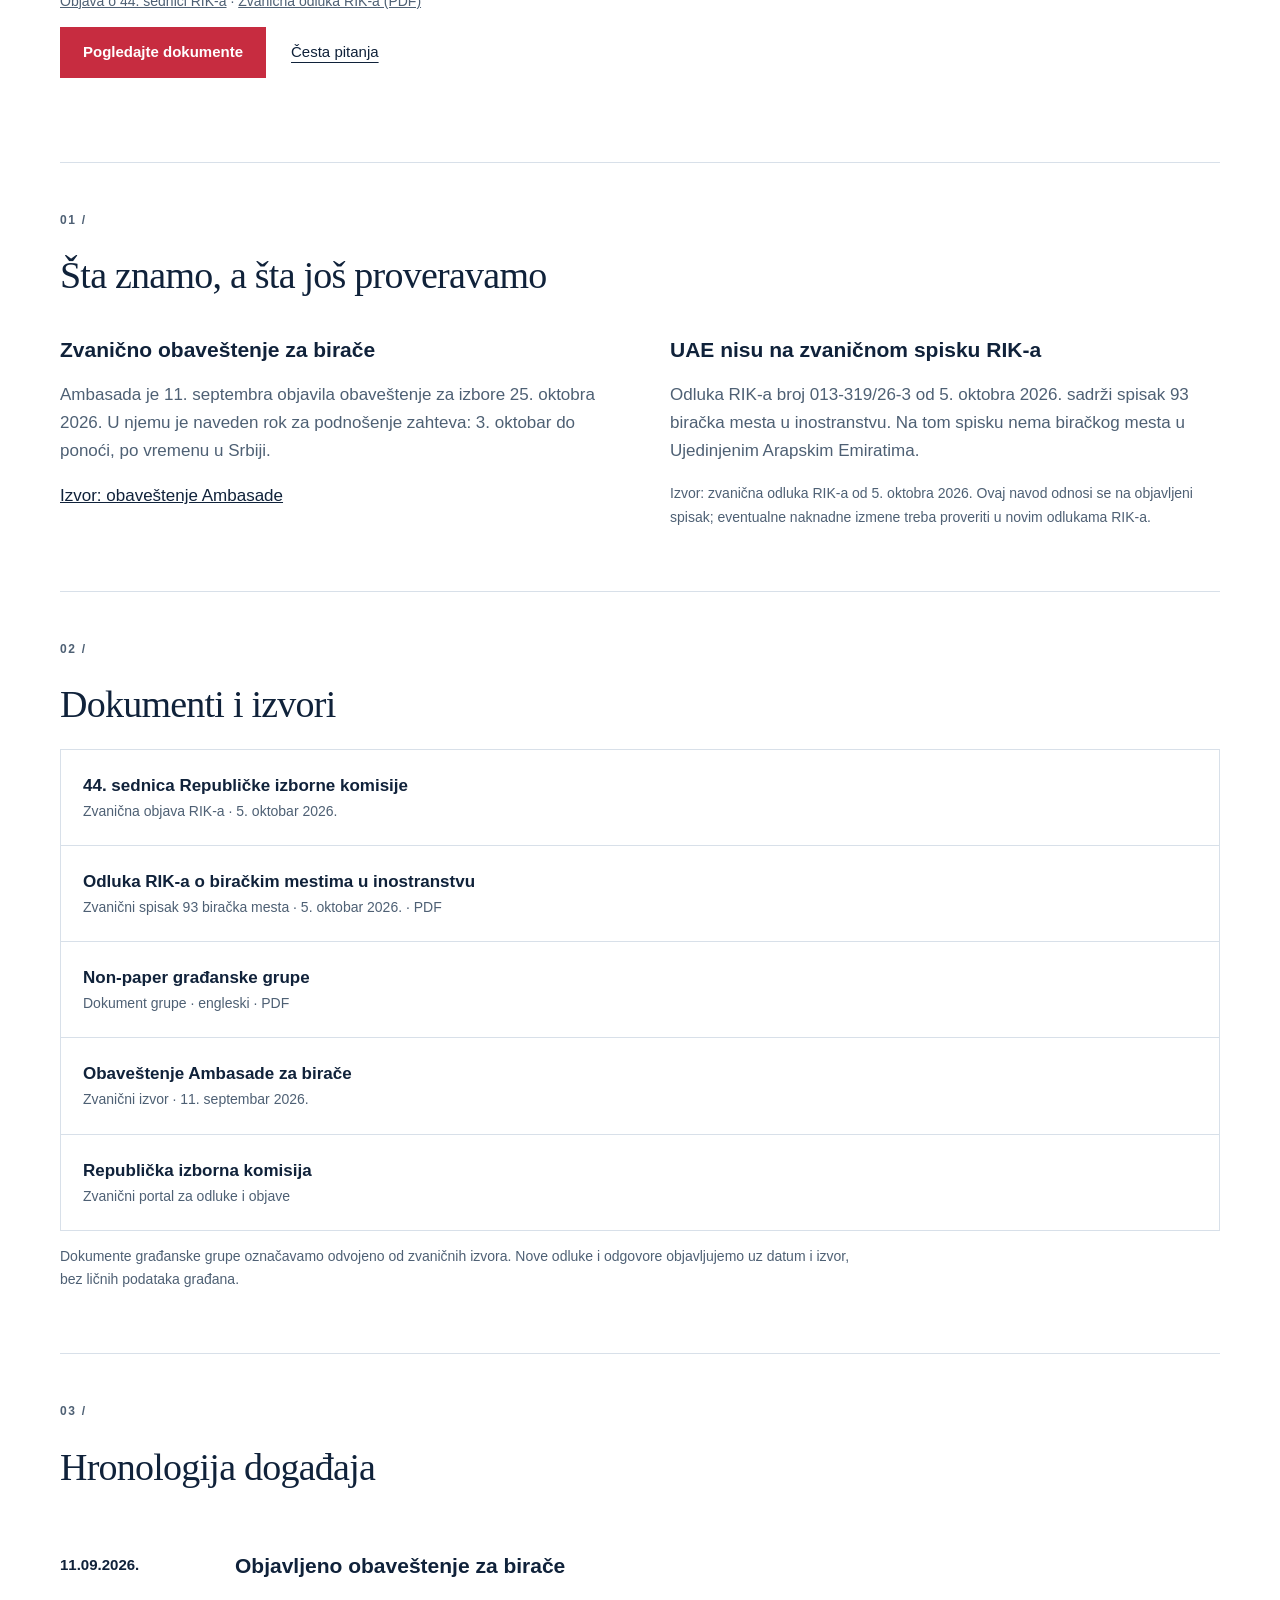
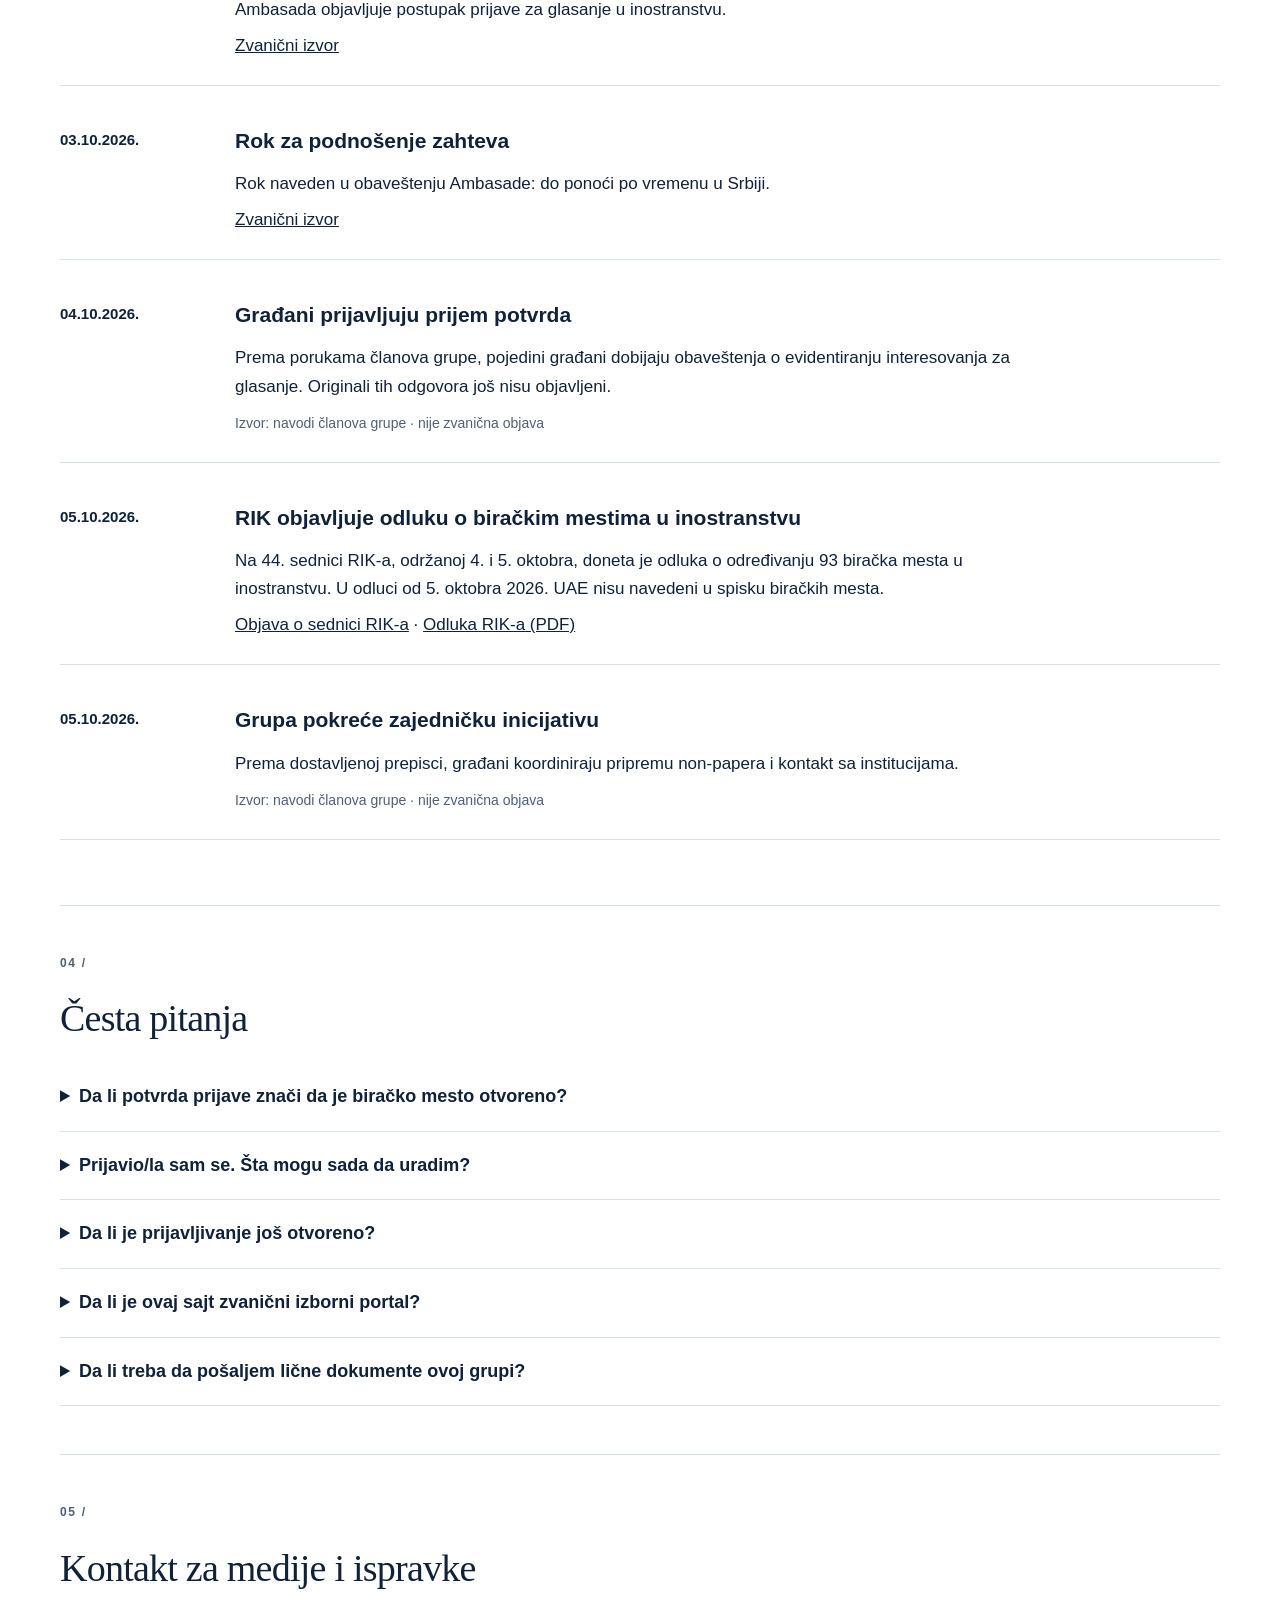
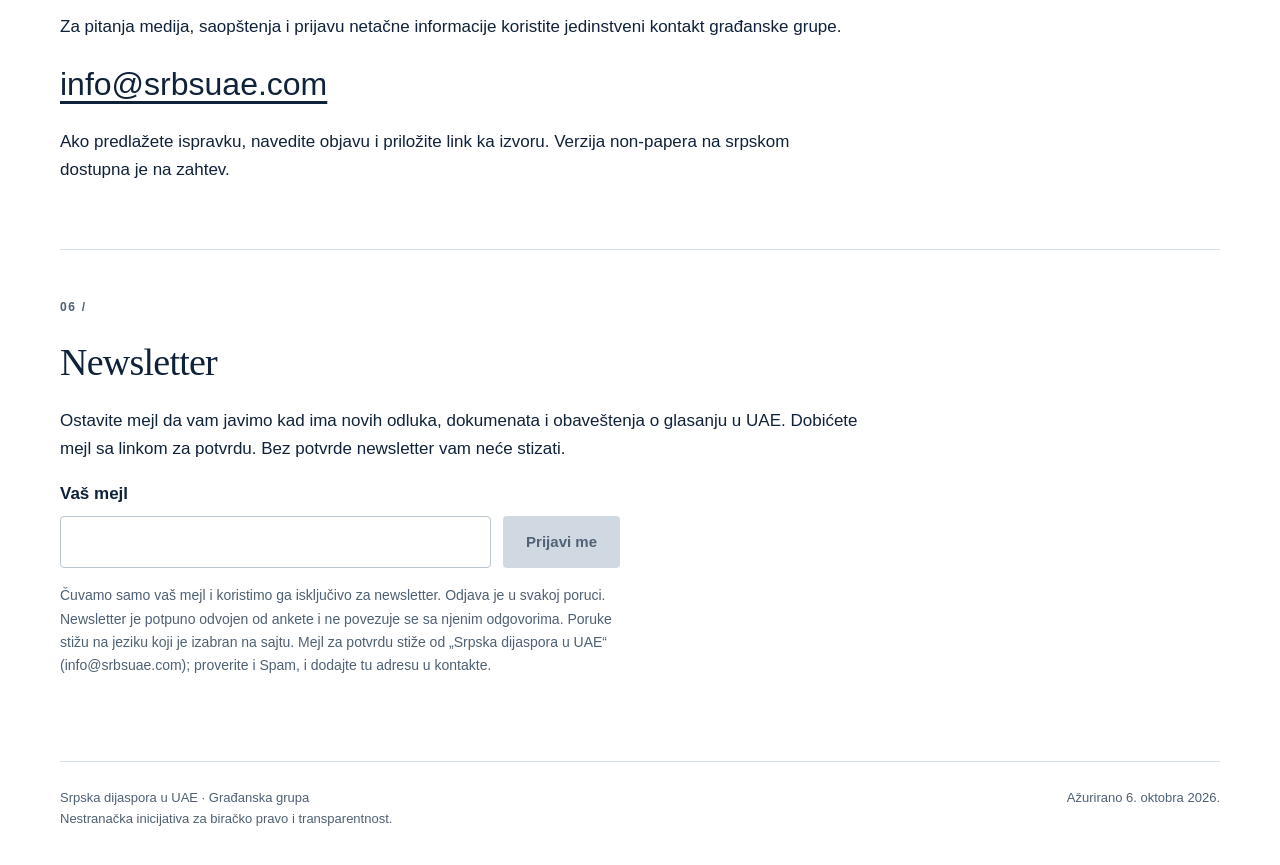
==== commit 6324b82b: "Poll question: request sent to Ministry of Foreign Affairs and Embassy Co-Authored-By: Claude Sonnet" ====
--- a/index.html
+++ b/index.html
@@ -27,7 +27,7 @@
 <noscript>Za anketu uključite JavaScript. / Enable JavaScript to use the survey.</noscript>
 </form></div></section><section id="rik-letter" class="rik-letter wrap" aria-labelledby="rik-title"><div class="rik-card"><div><p class="eyebrow" data-sr="OBRAĆANJE KOMISIJI" data-en="WRITE TO THE COMMISSION">OBRAĆANJE KOMISIJI</p><h2 id="rik-title" data-sr="Želite da se obratite RIK-u?" data-en="Want to write to the REC?">Želite da se obratite RIK-u?</h2><p data-sr="Ako želite, možete da pošaljete zahtev Republičkoj izbornoj komisiji, uz kopiju Ministarstvu spoljnih poslova, Ambasadi i Ministarstvu državne uprave i lokalne samouprave. Predlog teksta je ispod, slobodno ga izmenite i dopišite ime. Pismo je na srpskom jer se obraća srpskoj instituciji. Dugme otvara vašu mejl aplikaciju sa popunjenim tekstom. Ova stranica ništa ne šalje i ne čuva: mejl šaljete sami, sa svoje adrese." data-en="If you wish, you can send a request to the Republic Electoral Commission, copying the Ministry of Foreign Affairs, the Embassy and the Ministry of Public Administration and Local Self-Government. A suggested text is below; feel free to edit it and add your name. The letter is in Serbian because it is addressed to a Serbian institution. The button opens your email app with the text filled in. This page sends and stores nothing: you send the email yourself, from your own address.">Ako želite, možete da pošaljete zahtev Republičkoj izbornoj komisiji, uz kopiju Ministarstvu spoljnih poslova, Ambasadi i Ministarstvu državne uprave i lokalne samouprave. Predlog teksta je ispod, slobodno ga izmenite i dopišite ime. Pismo je na srpskom jer se obraća srpskoj instituciji. Dugme otvara vašu mejl aplikaciju sa popunjenim tekstom. Ova stranica ništa ne šalje i ne čuva: mejl šaljete sami, sa svoje adrese.</p>
 <form id="rik-poll" class="rik-poll" data-api="https://srbsuae-survey.srbsuae.workers.dev" data-sitekey="0x4AAAAAAFQDJQi3LHe8yqsZ">
-<fieldset><legend data-sr="Da li ste poslali ovaj zahtev?" data-en="Have you sent this request?">Da li ste poslali ovaj zahtev?</legend>
+<fieldset><legend data-sr="Da li ste poslali zahtev Ministarstvu spoljnih poslova i Ambasadi u UAE?" data-en="Have you sent the request to the Ministry of Foreign Affairs and the Embassy in the UAE?">Da li ste poslali zahtev Ministarstvu spoljnih poslova i Ambasadi u UAE?</legend>
 <div class="survey-options"><label class="survey-choice"><input type="radio" name="sent" value="yes" required><span data-sr="Da" data-en="Yes">Da</span></label><label class="survey-choice"><input type="radio" name="sent" value="no" required><span data-sr="Ne" data-en="No">Ne</span></label></div></fieldset>
 <div class="rik-poll-submit" hidden><div class="survey-captcha rik-poll-captcha"></div><button type="submit" class="button" disabled data-sr="Pošalji odgovor" data-en="Submit response">Pošalji odgovor</button></div>
 <p class="survey-status rik-poll-status" role="status" aria-live="polite" hidden></p>
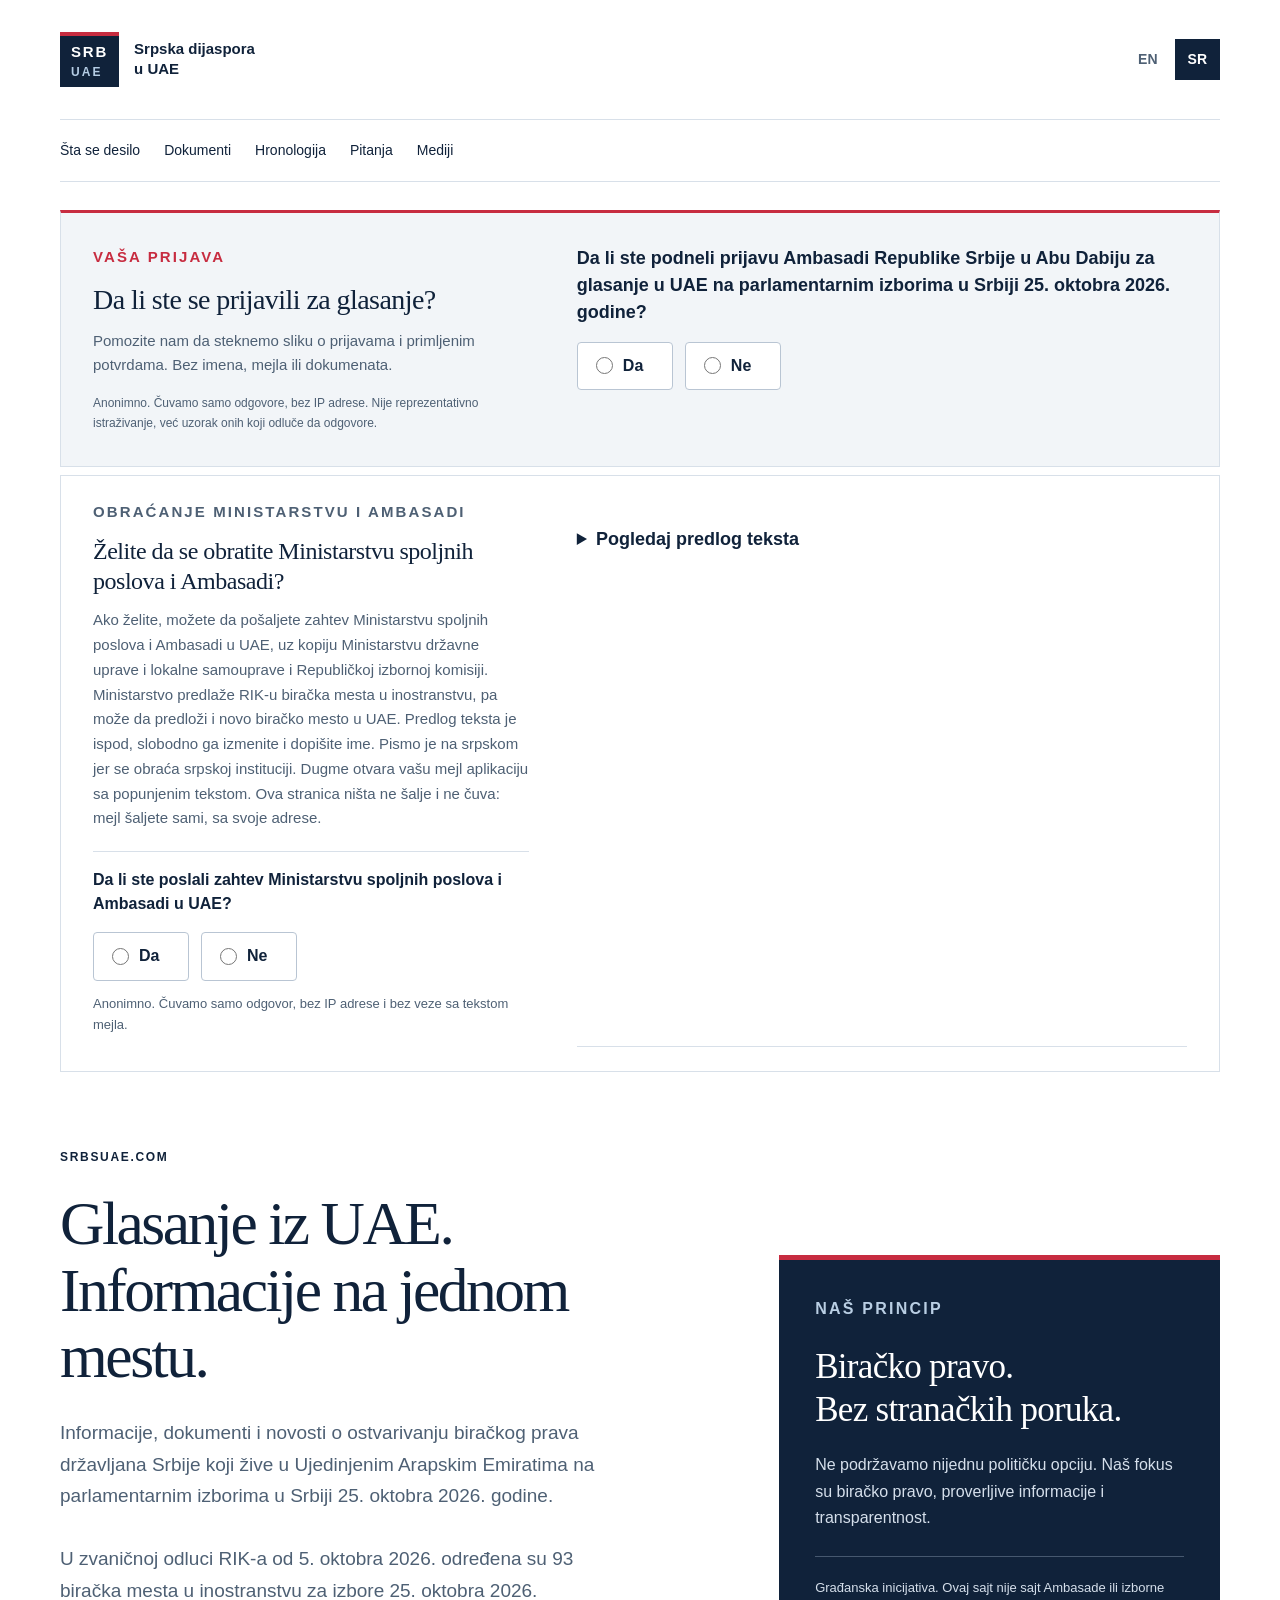
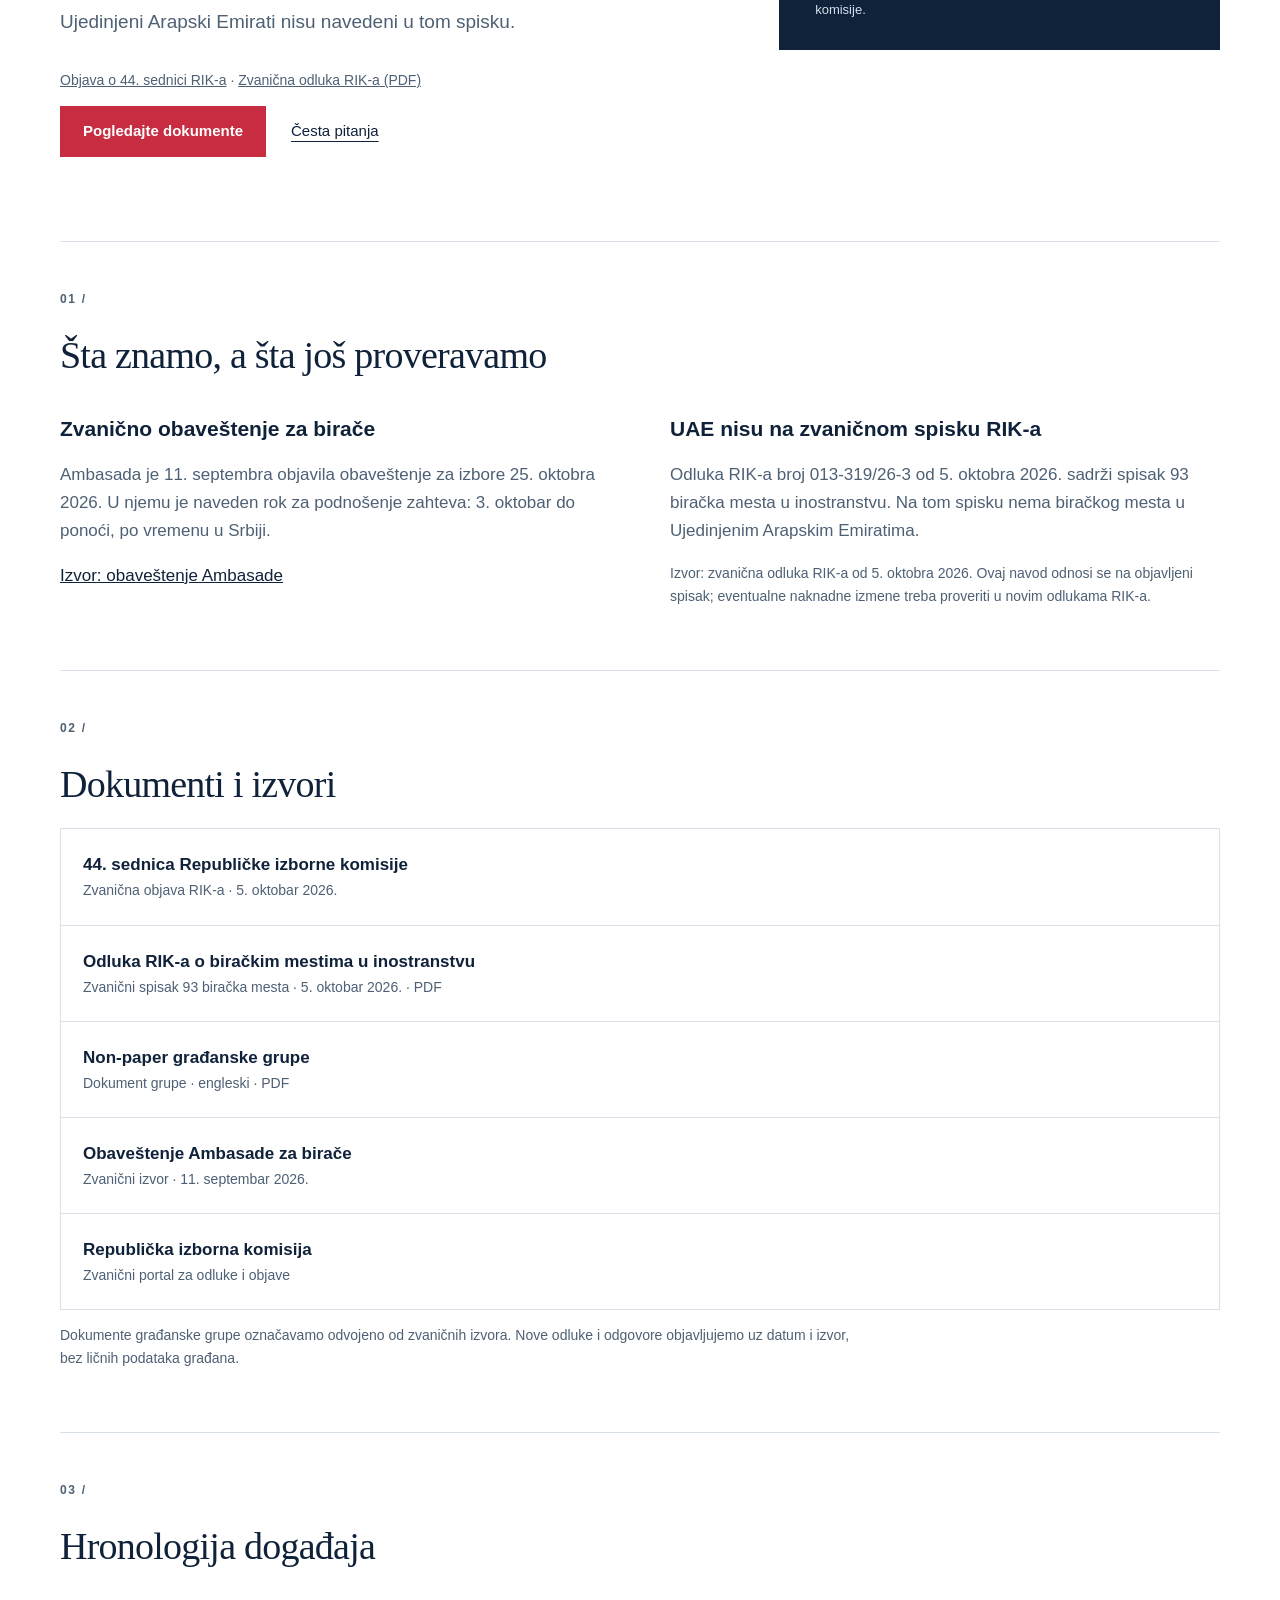
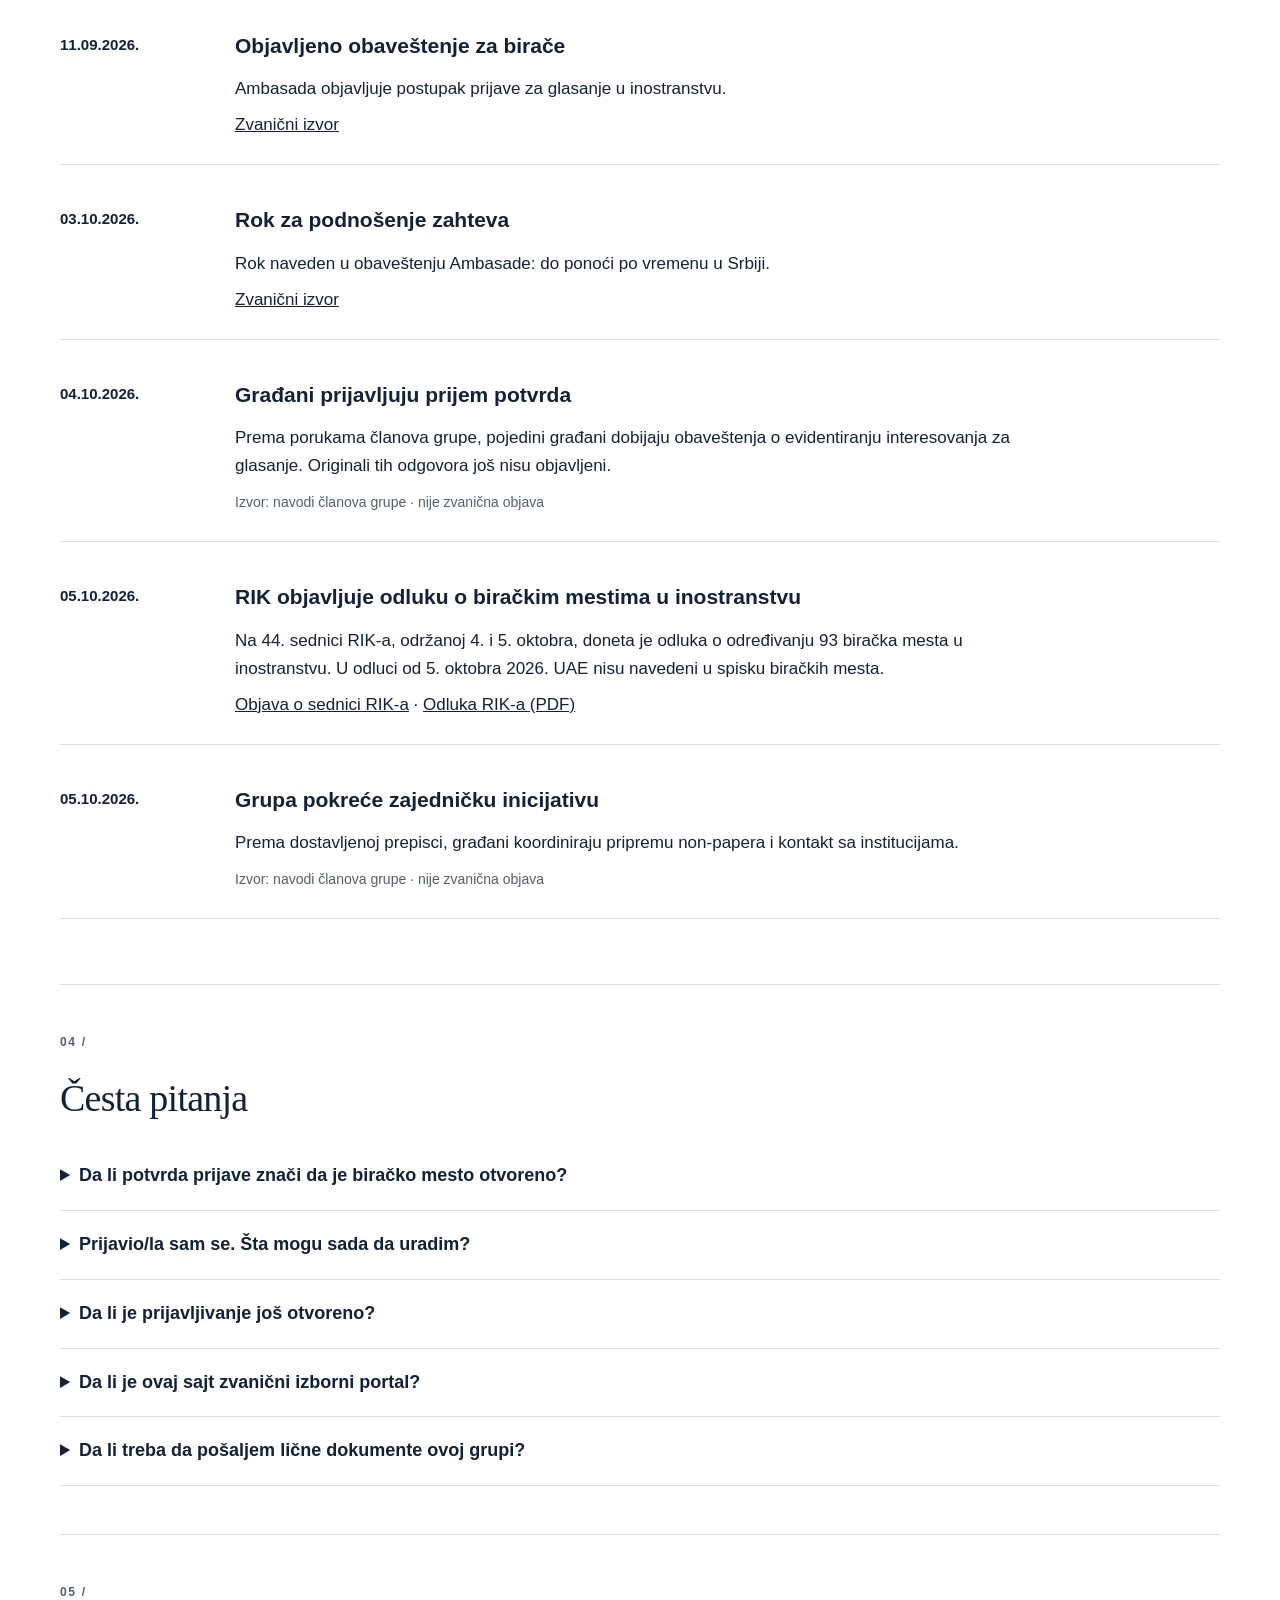
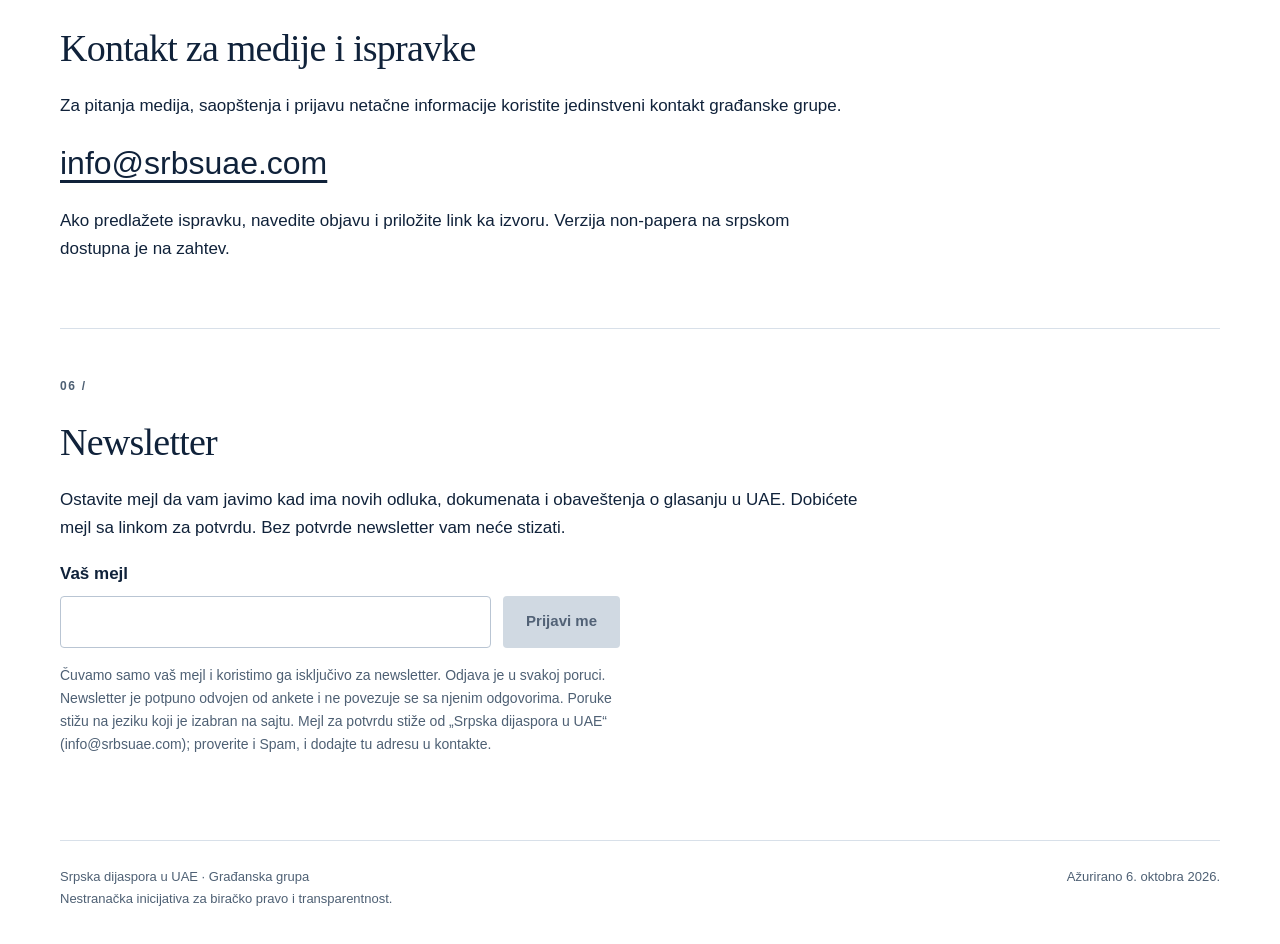
==== commit 5805071b: "Address letter section to Ministry of Foreign Affairs and Embassy; residence wording says UAE Co-Aut" ====
--- a/index.html
+++ b/index.html
@@ -25,7 +25,7 @@
 <button data-sr="Pošalji odgovor" data-en="Submit response" type="submit" class="button" disabled>Pošalji odgovor</button></div>
 <p id="survey-status" class="survey-status" role="status" aria-live="polite" hidden></p>
 <noscript>Za anketu uključite JavaScript. / Enable JavaScript to use the survey.</noscript>
-</form></div></section><section id="rik-letter" class="rik-letter wrap" aria-labelledby="rik-title"><div class="rik-card"><div><p class="eyebrow" data-sr="OBRAĆANJE KOMISIJI" data-en="WRITE TO THE COMMISSION">OBRAĆANJE KOMISIJI</p><h2 id="rik-title" data-sr="Želite da se obratite RIK-u?" data-en="Want to write to the REC?">Želite da se obratite RIK-u?</h2><p data-sr="Ako želite, možete da pošaljete zahtev Republičkoj izbornoj komisiji, uz kopiju Ministarstvu spoljnih poslova, Ambasadi i Ministarstvu državne uprave i lokalne samouprave. Predlog teksta je ispod, slobodno ga izmenite i dopišite ime. Pismo je na srpskom jer se obraća srpskoj instituciji. Dugme otvara vašu mejl aplikaciju sa popunjenim tekstom. Ova stranica ništa ne šalje i ne čuva: mejl šaljete sami, sa svoje adrese." data-en="If you wish, you can send a request to the Republic Electoral Commission, copying the Ministry of Foreign Affairs, the Embassy and the Ministry of Public Administration and Local Self-Government. A suggested text is below; feel free to edit it and add your name. The letter is in Serbian because it is addressed to a Serbian institution. The button opens your email app with the text filled in. This page sends and stores nothing: you send the email yourself, from your own address.">Ako želite, možete da pošaljete zahtev Republičkoj izbornoj komisiji, uz kopiju Ministarstvu spoljnih poslova, Ambasadi i Ministarstvu državne uprave i lokalne samouprave. Predlog teksta je ispod, slobodno ga izmenite i dopišite ime. Pismo je na srpskom jer se obraća srpskoj instituciji. Dugme otvara vašu mejl aplikaciju sa popunjenim tekstom. Ova stranica ništa ne šalje i ne čuva: mejl šaljete sami, sa svoje adrese.</p>
+</form></div></section><section id="rik-letter" class="rik-letter wrap" aria-labelledby="rik-title"><div class="rik-card"><div><p class="eyebrow" data-sr="OBRAĆANJE MINISTARSTVU I AMBASADI" data-en="WRITE TO THE MINISTRY AND EMBASSY">OBRAĆANJE MINISTARSTVU I AMBASADI</p><h2 id="rik-title" data-sr="Želite da se obratite Ministarstvu spoljnih poslova i Ambasadi?" data-en="Want to write to the Ministry of Foreign Affairs and the Embassy?">Želite da se obratite Ministarstvu spoljnih poslova i Ambasadi?</h2><p data-sr="Ako želite, možete da pošaljete zahtev Ministarstvu spoljnih poslova i Ambasadi u UAE, uz kopiju Ministarstvu državne uprave i lokalne samouprave i Republičkoj izbornoj komisiji. Ministarstvo predlaže RIK-u biračka mesta u inostranstvu, pa može da predloži i novo biračko mesto u UAE. Predlog teksta je ispod, slobodno ga izmenite i dopišite ime. Pismo je na srpskom jer se obraća srpskoj instituciji. Dugme otvara vašu mejl aplikaciju sa popunjenim tekstom. Ova stranica ništa ne šalje i ne čuva: mejl šaljete sami, sa svoje adrese." data-en="If you wish, you can send a request to the Ministry of Foreign Affairs and the Embassy in the UAE, copying the Ministry of Public Administration and Local Self-Government and the Republic Electoral Commission. The Ministry proposes polling stations abroad to the REC, so it can also propose a new polling station in the UAE. A suggested text is below; feel free to edit it and add your name. The letter is in Serbian because it is addressed to a Serbian institution. The button opens your email app with the text filled in. This page sends and stores nothing: you send the email yourself, from your own address.">Ako želite, možete da pošaljete zahtev Ministarstvu spoljnih poslova i Ambasadi u UAE, uz kopiju Ministarstvu državne uprave i lokalne samouprave i Republičkoj izbornoj komisiji. Ministarstvo predlaže RIK-u biračka mesta u inostranstvu, pa može da predloži i novo biračko mesto u UAE. Predlog teksta je ispod, slobodno ga izmenite i dopišite ime. Pismo je na srpskom jer se obraća srpskoj instituciji. Dugme otvara vašu mejl aplikaciju sa popunjenim tekstom. Ova stranica ništa ne šalje i ne čuva: mejl šaljete sami, sa svoje adrese.</p>
 <form id="rik-poll" class="rik-poll" data-api="https://srbsuae-survey.srbsuae.workers.dev" data-sitekey="0x4AAAAAAFQDJQi3LHe8yqsZ">
 <fieldset><legend data-sr="Da li ste poslali zahtev Ministarstvu spoljnih poslova i Ambasadi u UAE?" data-en="Have you sent the request to the Ministry of Foreign Affairs and the Embassy in the UAE?">Da li ste poslali zahtev Ministarstvu spoljnih poslova i Ambasadi u UAE?</legend>
 <div class="survey-options"><label class="survey-choice"><input type="radio" name="sent" value="yes" required><span data-sr="Da" data-en="Yes">Da</span></label><label class="survey-choice"><input type="radio" name="sent" value="no" required><span data-sr="Ne" data-en="No">Ne</span></label></div></fieldset>
@@ -35,11 +35,11 @@
 <p class="note" data-sr="Anonimno. Čuvamo samo odgovor, bez IP adrese i bez veze sa tekstom mejla." data-en="Anonymous. We store only the answer, not your IP address, and nothing from the email itself.">Anonimno. Čuvamo samo odgovor, bez IP adrese i bez veze sa tekstom mejla.</p>
 </form></div>
 <details class="rik-details"><summary data-sr="Pogledaj predlog teksta" data-en="View suggested text">Pogledaj predlog teksta</summary>
-<p class="note"><span data-sr="Primalac:" data-en="To:">Primalac:</span> <span id="rik-to">rik@parlament.rs, izbori@parlament.rs</span> · <span data-sr="Kopija:" data-en="Cc:">Kopija:</span> <span id="rik-cc">ozabi@mfa.rs, okp@mfa.rs, consular.abudhabi@mfa.rs, srb.emb.uae@mfa.rs, sekretarijat.mduls@mduls.gov.rs</span></p>
+<p class="note"><span data-sr="Primalac:" data-en="To:">Primalac:</span> <span id="rik-to">ozabi@mfa.rs, okp@mfa.rs, consular.abudhabi@mfa.rs, srb.emb.uae@mfa.rs</span> · <span data-sr="Kopija:" data-en="Cc:">Kopija:</span> <span id="rik-cc">sekretarijat.mduls@mduls.gov.rs, rik@parlament.rs, izbori@parlament.rs</span></p>
 <label for="rik-subject" class="rik-label" data-sr="Naslov" data-en="Subject">Naslov</label><input id="rik-subject" type="text" value="HITNO: Zahtev za preispitivanje i dopunu odluke o odredjivanju birackih mesta u inostranstvu i omogucavanje glasanja biracima sa teritorije Ujedinjenih Arapskih Emirata" lang="sr">
 <label for="rik-body" class="rik-label" data-sr="Tekst" data-en="Text">Tekst</label><textarea id="rik-body" rows="22" lang="sr">Postovani,
 
-Obracam Vam se kao drzavljanin Republike Srbije sa boravistem u Abu Dabiju, Ujedinjeni Arapski Emirati, koji je blagovremeno podneo zahtev za glasanje u inostranstvu, povodom Odluke Republicke izborne komisije od 5. oktobra 2026. (br. 013-319/26-3) o odredjivanju birackih mesta u inostranstvu za izbore 25. oktobra 2026.
+Obracam Vam se kao drzavljanin Republike Srbije sa boravistem u Ujedinjenim Arapskim Emiratima, koji je blagovremeno podneo zahtev za glasanje u inostranstvu, povodom Odluke Republicke izborne komisije od 5. oktobra 2026. (br. 013-319/26-3) o odredjivanju birackih mesta u inostranstvu za izbore 25. oktobra 2026.
 
 Biracko mesto u UAE nije odredjeno. Najblize je u Nikoziji (oko 2.350 km), a alternativa je putovanje u Srbiju (oko 3.800 km u jednom pravcu). Prema clanu 57. Zakona o izboru narodnih poslanika biracko mesto mora biti pristupacno biracima da bi glasali bez teskoca, a prema clanu 56. RIK ga odredjuje na predlog Ministarstva spoljnih poslova. Na izborima 2023. biracko mesto je bilo u Ambasadi u Abu Dabiju, a za ove izbore prijavio se veliki broj biraca iz UAE.
 
@@ -56,7 +56,7 @@
 Abu Dabi, Ujedinjeni Arapski Emirati</textarea>
 <div class="rik-actions"><a id="rik-mailto" class="button" href="#" data-sr="Otvori u mejl aplikaciji" data-en="Open in email app">Otvori u mejl aplikaciji</a><button id="rik-copy" type="button" class="rik-copy" data-sr="Kopiraj tekst" data-en="Copy text">Kopiraj tekst</button></div>
 <p id="rik-status" class="survey-status" role="status" aria-live="polite" hidden></p>
-<p id="rik-count" class="survey-results" role="status" hidden></p></details></div></section><section class="hero wrap"><div><p class="eyebrow">SRBSUAE.COM</p><h1 data-sr="Glasanje iz UAE.&lt;br&gt;Informacije na jednom mestu." data-en="Voting from the UAE.&lt;br&gt;Information in one place." >Glasanje iz UAE.<br>Informacije na jednom mestu.</h1><p data-sr="Informacije, dokumenti i novosti o ostvarivanju biračkog prava državljana Srbije koji žive u Ujedinjenim Arapskim Emiratima na parlamentarnim izborima u Srbiji 25. oktobra 2026. godine." data-en="Information, documents and updates about voting rights for Serbian citizens living in the United Arab Emirates in Serbia’s parliamentary elections on 25 October 2026." class="lead">Informacije, dokumenti i novosti o ostvarivanju biračkog prava državljana Srbije koji žive u Ujedinjenim Arapskim Emiratima na parlamentarnim izborima u Srbiji 25. oktobra 2026. godine.</p><p data-sr="U zvaničnoj odluci RIK-a od 5. oktobra 2026. određena su 93 biračka mesta u inostranstvu za izbore 25. oktobra 2026. Ujedinjeni Arapski Emirati nisu navedeni u tom spisku." data-en="The official REC decision of 5 October 2026 designates 93 polling stations abroad for the election on 25 October 2026. The United Arab Emirates are not included in that list." class="lead">U zvaničnoj odluci RIK-a od 5. oktobra 2026. određena su 93 biračka mesta u inostranstvu za izbore 25. oktobra 2026. Ujedinjeni Arapski Emirati nisu navedeni u tom spisku.</p><p class="note"><a data-sr="Objava o 44. sednici RIK-a" data-en="REC 44th session announcement" href="https://www.rik.parlament.gov.rs/vest/715671/44-sednica-republicke-izborne-komisije.php" target="_blank" rel="noopener">Objava o 44. sednici RIK-a</a> · <a data-sr="Zvanična odluka RIK-a (PDF)" data-en="Official REC decision (PDF)" href="https://www.rik.parlament.gov.rs/extfile/sr/files/additionalDocuments/715/680/%D0%9E%D0%94%D0%9B%D0%A3%D0%9A%D0%90%20%D0%9E%20%D0%9E%D0%94%D0%A0%D0%95%D0%82%D0%98%D0%92%D0%90%D0%8A%D0%A3%20%D0%91%D0%98%D0%A0%D0%90%D0%A7%D0%9A%D0%98%D0%A5%20%D0%9C%D0%95%D0%A1%D0%A2%D0%90%20%D0%A3%20%D0%98%D0%9D%D0%9E%D0%A1%D0%A2%D0%A0%D0%90%D0%9D%D0%A1%D0%A2%D0%92%D0%A3.pdf" target="_blank" rel="noopener">Zvanična odluka RIK-a (PDF)</a></p><div class="actions"><a data-sr="Pogledajte dokumente" data-en="Browse documents" class="button" href="#documents">Pogledajte dokumente</a><a data-sr="Česta pitanja" data-en="Frequently asked questions" class="contact-link" href="#faq">Česta pitanja</a></div></div><aside class="document"><p data-sr="NAŠ PRINCIP" data-en="OUR PRINCIPLE" class="eyebrow">NAŠ PRINCIP</p><h2 data-sr="Biračko pravo.&lt;br&gt;Bez stranačkih poruka." data-en="Voting rights.&lt;br&gt;Without party politics." >Biračko pravo.<br>Bez stranačkih poruka.</h2><p data-sr="Ne podržavamo nijednu političku opciju. Naš fokus su biračko pravo, proverljive informacije i transparentnost." data-en="We do not endorse any political party or option. Our focus is voting rights, verifiable information and transparency." >Ne podržavamo nijednu političku opciju. Naš fokus su biračko pravo, proverljive informacije i transparentnost.</p><p data-sr="Građanska inicijativa. Ovaj sajt nije sajt Ambasade ili izborne komisije." data-en="A citizens’ initiative. This is not an embassy or electoral commission website." class="document-foot">Građanska inicijativa. Ovaj sajt nije sajt Ambasade ili izborne komisije.</p></aside></section><section id="situation" class="hub-section wrap"><p class="section-number">01 /</p><h2 data-sr="Šta znamo, a šta još proveravamo" data-en="What we know, and what we are still checking" >Šta znamo, a šta još proveravamo</h2><div class="hub-grid"><article><h3 data-sr="Zvanično obaveštenje za birače" data-en="Official voter notice" >Zvanično obaveštenje za birače</h3><p data-sr="Ambasada je 11. septembra objavila obaveštenje za izbore 25. oktobra 2026. U njemu je naveden rok za podnošenje zahteva: 3. oktobar do ponoći, po vremenu u Srbiji." data-en="The Embassy published a notice on 11 September for the election on 25 October 2026. It states an application deadline of midnight on 3 October, Serbia time." >Ambasada je 11. septembra objavila obaveštenje za izbore 25. oktobra 2026. U njemu je naveden rok za podnošenje zahteva: 3. oktobar do ponoći, po vremenu u Srbiji.</p><a data-sr="Izvor: obaveštenje Ambasade" data-en="Source: Embassy notice" href="https://abudhabi.mfa.gov.rs/mediji/aktivnosti/izbori-2026-obavestenje-za-birace" target="_blank" rel="noopener">Izvor: obaveštenje Ambasade</a></article><article><h3 data-sr="UAE nisu na zvaničnom spisku RIK-a" data-en="UAE absent from the official REC list" >UAE nisu na zvaničnom spisku RIK-a</h3><p data-sr="Odluka RIK-a broj 013-319/26-3 od 5. oktobra 2026. sadrži spisak 93 biračka mesta u inostranstvu. Na tom spisku nema biračkog mesta u Ujedinjenim Arapskim Emiratima." data-en="REC decision no. 013-319/26-3 of 5 October 2026 lists 93 polling stations abroad. No polling station in the United Arab Emirates is included.">Odluka RIK-a broj 013-319/26-3 od 5. oktobra 2026. sadrži spisak 93 biračka mesta u inostranstvu. Na tom spisku nema biračkog mesta u Ujedinjenim Arapskim Emiratima.</p><p data-sr="Izvor: zvanična odluka RIK-a od 5. oktobra 2026. Ovaj navod odnosi se na objavljeni spisak; eventualne naknadne izmene treba proveriti u novim odlukama RIK-a." data-en="Source: official REC decision of 5 October 2026. This statement concerns the published list; any subsequent changes should be checked against later REC decisions." class="note">Izvor: zvanična odluka RIK-a od 5. oktobra 2026. Ovaj navod odnosi se na objavljeni spisak; eventualne naknadne izmene treba proveriti u novim odlukama RIK-a.</p></article></div></section><section id="documents" class="hub-section wrap"><p class="section-number">02 /</p><h2 data-sr="Dokumenti i izvori" data-en="Documents and sources" >Dokumenti i izvori</h2><div class="source-list"><a target="_blank" rel="noopener" href="https://www.rik.parlament.gov.rs/vest/715671/44-sednica-republicke-izborne-komisije.php"><strong data-sr="44. sednica Republičke izborne komisije" data-en="Republic Electoral Commission — 44th session">44. sednica Republičke izborne komisije</strong><span data-sr="Zvanična objava RIK-a · 5. oktobar 2026." data-en="Official REC announcement · 5 October 2026">Zvanična objava RIK-a · 5. oktobar 2026.</span></a><a target="_blank" rel="noopener" href="https://www.rik.parlament.gov.rs/extfile/sr/files/additionalDocuments/715/680/%D0%9E%D0%94%D0%9B%D0%A3%D0%9A%D0%90%20%D0%9E%20%D0%9E%D0%94%D0%A0%D0%95%D0%82%D0%98%D0%92%D0%90%D0%8A%D0%A3%20%D0%91%D0%98%D0%A0%D0%90%D0%A7%D0%9A%D0%98%D0%A5%20%D0%9C%D0%95%D0%A1%D0%A2%D0%90%20%D0%A3%20%D0%98%D0%9D%D0%9E%D0%A1%D0%A2%D0%A0%D0%90%D0%9D%D0%A1%D0%A2%D0%92%D0%A3.pdf"><strong data-sr="Odluka RIK-a o biračkim mestima u inostranstvu" data-en="REC decision on polling stations abroad">Odluka RIK-a o biračkim mestima u inostranstvu</strong><span data-sr="Zvanični spisak 93 biračka mesta · 5. oktobar 2026. · PDF" data-en="Official list of 93 polling stations · 5 October 2026 · PDF">Zvanični spisak 93 biračka mesta · 5. oktobar 2026. · PDF</span></a><a target="_blank" rel="noopener" href="assets/non-paper.pdf"><strong data-sr="Non-paper građanske grupe" data-en="Citizens’ group non-paper" >Non-paper građanske grupe</strong><span data-sr="Dokument grupe · engleski · PDF" data-en="Group document · English · PDF" >Dokument grupe · engleski · PDF</span></a><a target="_blank" rel="noopener" href="https://abudhabi.mfa.gov.rs/mediji/aktivnosti/izbori-2026-obavestenje-za-birace"><strong data-sr="Obaveštenje Ambasade za birače" data-en="Embassy voter notice" >Obaveštenje Ambasade za birače</strong><span data-sr="Zvanični izvor · 11. septembar 2026." data-en="Official source · 11 September 2026" >Zvanični izvor · 11. septembar 2026.</span></a><a target="_blank" rel="noopener" href="https://www.rik.parlament.gov.rs/"><strong data-sr="Republička izborna komisija" data-en="Republic Electoral Commission" >Republička izborna komisija</strong><span data-sr="Zvanični portal za odluke i objave" data-en="Official portal for decisions and announcements" >Zvanični portal za odluke i objave</span></a></div><p data-sr="Dokumente građanske grupe označavamo odvojeno od zvaničnih izvora. Nove odluke i odgovore objavljujemo uz datum i izvor, bez ličnih podataka građana." data-en="We distinguish group documents from official sources. New decisions and responses will be published with a date and source, without citizens’ personal data." class="note">Dokumente građanske grupe označavamo odvojeno od zvaničnih izvora. Nove odluke i odgovore objavljujemo uz datum i izvor, bez ličnih podataka građana.</p></section><section id="timeline" class="hub-section wrap"><p class="section-number">03 /</p><h2 data-sr="Hronologija događaja" data-en="Timeline" >Hronologija događaja</h2><ol class="timeline"><li><time>11.09.2026.</time><div><h3 data-sr="Objavljeno obaveštenje za birače" data-en="Voter notice published" >Objavljeno obaveštenje za birače</h3><p data-sr="Ambasada objavljuje postupak prijave za glasanje u inostranstvu." data-en="The Embassy publishes the application procedure for voting abroad." >Ambasada objavljuje postupak prijave za glasanje u inostranstvu.</p><a data-sr="Zvanični izvor" data-en="Official source" href="https://abudhabi.mfa.gov.rs/mediji/aktivnosti/izbori-2026-obavestenje-za-birace" target="_blank" rel="noopener">Zvanični izvor</a></div></li><li><time>03.10.2026.</time><div><h3 data-sr="Rok za podnošenje zahteva" data-en="Application deadline" >Rok za podnošenje zahteva</h3><p data-sr="Rok naveden u obaveštenju Ambasade: do ponoći po vremenu u Srbiji." data-en="Deadline stated in the Embassy notice: midnight, Serbia time." >Rok naveden u obaveštenju Ambasade: do ponoći po vremenu u Srbiji.</p><a data-sr="Zvanični izvor" data-en="Official source" href="https://abudhabi.mfa.gov.rs/mediji/aktivnosti/izbori-2026-obavestenje-za-birace" target="_blank" rel="noopener">Zvanični izvor</a></div></li><li><time>04.10.2026.</time><div><h3 data-sr="Građani prijavljuju prijem potvrda" data-en="Citizens report receiving confirmations" >Građani prijavljuju prijem potvrda</h3><p data-sr="Prema porukama članova grupe, pojedini građani dobijaju obaveštenja o evidentiranju interesovanja za glasanje. Originali tih odgovora još nisu objavljeni." data-en="Group members report notices recording their intention to vote. The original responses have not yet been published." >Prema porukama članova grupe, pojedini građani dobijaju obaveštenja o evidentiranju interesovanja za glasanje. Originali tih odgovora još nisu objavljeni.</p><span data-sr="Izvor: navodi članova grupe · nije zvanična objava" data-en="Source: group members’ reports · not an official announcement" class="note">Izvor: navodi članova grupe · nije zvanična objava</span></div></li><li><time datetime="2026-10-05">05.10.2026.</time><div><h3 data-sr="RIK objavljuje odluku o biračkim mestima u inostranstvu" data-en="REC publishes the decision on polling stations abroad">RIK objavljuje odluku o biračkim mestima u inostranstvu</h3><p data-sr="Na 44. sednici RIK-a, održanoj 4. i 5. oktobra, doneta je odluka o određivanju 93 biračka mesta u inostranstvu. U odluci od 5. oktobra 2026. UAE nisu navedeni u spisku biračkih mesta." data-en="At its 44th session, held on 4 and 5 October, the REC adopted a decision designating 93 polling stations abroad. The UAE are not included in the list in the decision dated 5 October 2026.">Na 44. sednici RIK-a, održanoj 4. i 5. oktobra, doneta je odluka o određivanju 93 biračka mesta u inostranstvu. U odluci od 5. oktobra 2026. UAE nisu navedeni u spisku biračkih mesta.</p><a data-sr="Objava o sednici RIK-a" data-en="REC session announcement" href="https://www.rik.parlament.gov.rs/vest/715671/44-sednica-republicke-izborne-komisije.php" target="_blank" rel="noopener">Objava o sednici RIK-a</a> · <a data-sr="Odluka RIK-a (PDF)" data-en="REC decision (PDF)" href="https://www.rik.parlament.gov.rs/extfile/sr/files/additionalDocuments/715/680/%D0%9E%D0%94%D0%9B%D0%A3%D0%9A%D0%90%20%D0%9E%20%D0%9E%D0%94%D0%A0%D0%95%D0%82%D0%98%D0%92%D0%90%D0%8A%D0%A3%20%D0%91%D0%98%D0%A0%D0%90%D0%A7%D0%9A%D0%98%D0%A5%20%D0%9C%D0%95%D0%A1%D0%A2%D0%90%20%D0%A3%20%D0%98%D0%9D%D0%9E%D0%A1%D0%A2%D0%A0%D0%90%D0%9D%D0%A1%D0%A2%D0%92%D0%A3.pdf" target="_blank" rel="noopener">Odluka RIK-a (PDF)</a></div></li><li><time>05.10.2026.</time><div><h3 data-sr="Grupa pokreće zajedničku inicijativu" data-en="Group starts a joint initiative" >Grupa pokreće zajedničku inicijativu</h3><p data-sr="Prema dostavljenoj prepisci, građani koordiniraju pripremu non-papera i kontakt sa institucijama." data-en="According to the supplied correspondence, citizens coordinate a non-paper and institutional outreach." >Prema dostavljenoj prepisci, građani koordiniraju pripremu non-papera i kontakt sa institucijama.</p><span data-sr="Izvor: navodi članova grupe · nije zvanična objava" data-en="Source: group members’ reports · not an official announcement" class="note">Izvor: navodi članova grupe · nije zvanična objava</span></div></li></ol></section><section id="faq" class="hub-section wrap"><p class="section-number">04 /</p><h2 data-sr="Česta pitanja" data-en="Frequently asked questions" >Česta pitanja</h2><details><summary data-sr="Da li potvrda prijave znači da je biračko mesto otvoreno?" data-en="Does an application confirmation mean a polling station is open?" >Da li potvrda prijave znači da je biračko mesto otvoreno?</summary><p data-sr="Nemojte potvrdu o evidentiranju prijave tumačiti kao potvrdu lokacije glasanja. Za informacije o konkretnom biračkom mestu proverite odluke nadležnih organa i obaveštenja Ambasade." data-en="Do not treat a notice recording an application as confirmation of a voting location. Check the competent authorities’ decisions and Embassy announcements for the specific polling station." >Nemojte potvrdu o evidentiranju prijave tumačiti kao potvrdu lokacije glasanja. Za informacije o konkretnom biračkom mestu proverite odluke nadležnih organa i obaveštenja Ambasade.</p></details><details><summary data-sr="Prijavio/la sam se. Šta mogu sada da uradim?" data-en="I submitted an application. What can I do now?" >Prijavio/la sam se. Šta mogu sada da uradim?</summary><p data-sr="Sačuvajte prijavu i odgovore koje ste dobili. Za proveru svog slučaja obratite se Ambasadi kroz zvanične kanale. Možete i da se obratite Republičkoj izbornoj komisiji i zatražite preispitivanje odluke o biračkim mestima; predlog mejla je u delu <a href=&quot;#rik-letter&quot;>Obraćanje RIK-u</a>. Formalni prigovor ima kratke zakonske rokove, pa ih proverite u Zakonu o izboru narodnih poslanika. Ovde pratite dokumente i nova obaveštenja." data-en="Keep your application and any replies. Contact the Embassy through official channels about your individual case. You can also write to the Republic Electoral Commission and ask it to reconsider the decision on polling stations; a suggested email is in the <a href=&quot;#rik-letter&quot;>Write to the REC</a> section. A formal objection has short legal deadlines, so check them in the Law on the Election of Members of Parliament. Follow documents and updates here." >Sačuvajte prijavu i odgovore koje ste dobili. Za proveru svog slučaja obratite se Ambasadi kroz zvanične kanale. Možete i da se obratite Republičkoj izbornoj komisiji i zatražite preispitivanje odluke o biračkim mestima; predlog mejla je u delu <a href="#rik-letter">Obraćanje RIK-u</a>. Formalni prigovor ima kratke zakonske rokove, pa ih proverite u Zakonu o izboru narodnih poslanika. Ovde pratite dokumente i nova obaveštenja.</p></details><details><summary data-sr="Da li je prijavljivanje još otvoreno?" data-en="Are applications still open?" >Da li je prijavljivanje još otvoreno?</summary><p data-sr="U objavljenom obaveštenju rok je bio 3. oktobar 2026. do ponoći po vremenu u Srbiji. Za eventualne naknadne izmene proverite zvaničnu objavu Ambasade." data-en="The published notice gives a deadline of midnight on 3 October 2026, Serbia time. Check Embassy announcements for any subsequent changes." >U objavljenom obaveštenju rok je bio 3. oktobar 2026. do ponoći po vremenu u Srbiji. Za eventualne naknadne izmene proverite zvaničnu objavu Ambasade.</p></details><details><summary data-sr="Da li je ovaj sajt zvanični izborni portal?" data-en="Is this an official election portal?" >Da li je ovaj sajt zvanični izborni portal?</summary><p data-sr="Ne. Sajt uređuje građanska grupa srpske dijaspore u UAE. Ne zastupamo Ambasadu, RIK ili političku stranku." data-en="No. This site is maintained by a Serbian diaspora citizens’ group in the UAE. We do not represent the Embassy, REC or any political party." >Ne. Sajt uređuje građanska grupa srpske dijaspore u UAE. Ne zastupamo Ambasadu, RIK ili političku stranku.</p></details><details><summary data-sr="Da li treba da pošaljem lične dokumente ovoj grupi?" data-en="Should I send identity documents to this group?" >Da li treba da pošaljem lične dokumente ovoj grupi?</summary><p data-sr="Ne šaljite JMBG, pasoš, ličnu kartu ili kopije prijava ovom sajtu. Lične postupke vodite preko nadležnih institucija." data-en="Do not send personal identification numbers, passports, ID cards or application copies to this site. Use the competent institutions for individual procedures." >Ne šaljite JMBG, pasoš, ličnu kartu ili kopije prijava ovom sajtu. Lične postupke vodite preko nadležnih institucija.</p></details></section><section id="media" class="hub-section wrap"><p class="section-number">05 /</p><h2 data-sr="Kontakt za medije i ispravke" data-en="Media enquiries and corrections" >Kontakt za medije i ispravke</h2><p data-sr="Za pitanja medija, saopštenja i prijavu netačne informacije koristite jedinstveni kontakt građanske grupe." data-en="For media enquiries, statements and corrections, use the citizens’ group’s single contact address." >Za pitanja medija, saopštenja i prijavu netačne informacije koristite jedinstveni kontakt građanske grupe.</p><a class="email-link" href="mailto:info@srbsuae.com">info@srbsuae.com</a><p data-sr="Ako predlažete ispravku, navedite objavu i priložite link ka izvoru. Verzija non-papera na srpskom dostupna je na zahtev." data-en="For a correction, identify the item and include a source link. A Serbian-language version of the non-paper is available on request." >Ako predlažete ispravku, navedite objavu i priložite link ka izvoru. Verzija non-papera na srpskom dostupna je na zahtev.</p></section><section id="newsletter" class="hub-section wrap"><p class="section-number">06 /</p><h2 data-sr="Newsletter" data-en="Newsletter">Newsletter</h2><p data-sr="Ostavite mejl da vam javimo kad ima novih odluka, dokumenata i obaveštenja o glasanju u UAE. Dobićete mejl sa linkom za potvrdu. Bez potvrde newsletter vam neće stizati." data-en="Leave your email and we will let you know about new decisions, documents and announcements on voting in the UAE. You will receive an email with a confirmation link. Without confirmation you will not receive the newsletter.">Ostavite mejl da vam javimo kad ima novih odluka, dokumenata i obaveštenja o glasanju u UAE. Dobićete mejl sa linkom za potvrdu. Bez potvrde newsletter vam neće stizati.</p>
+<p id="rik-count" class="survey-results" role="status" hidden></p></details></div></section><section class="hero wrap"><div><p class="eyebrow">SRBSUAE.COM</p><h1 data-sr="Glasanje iz UAE.&lt;br&gt;Informacije na jednom mestu." data-en="Voting from the UAE.&lt;br&gt;Information in one place." >Glasanje iz UAE.<br>Informacije na jednom mestu.</h1><p data-sr="Informacije, dokumenti i novosti o ostvarivanju biračkog prava državljana Srbije koji žive u Ujedinjenim Arapskim Emiratima na parlamentarnim izborima u Srbiji 25. oktobra 2026. godine." data-en="Information, documents and updates about voting rights for Serbian citizens living in the United Arab Emirates in Serbia’s parliamentary elections on 25 October 2026." class="lead">Informacije, dokumenti i novosti o ostvarivanju biračkog prava državljana Srbije koji žive u Ujedinjenim Arapskim Emiratima na parlamentarnim izborima u Srbiji 25. oktobra 2026. godine.</p><p data-sr="U zvaničnoj odluci RIK-a od 5. oktobra 2026. određena su 93 biračka mesta u inostranstvu za izbore 25. oktobra 2026. Ujedinjeni Arapski Emirati nisu navedeni u tom spisku." data-en="The official REC decision of 5 October 2026 designates 93 polling stations abroad for the election on 25 October 2026. The United Arab Emirates are not included in that list." class="lead">U zvaničnoj odluci RIK-a od 5. oktobra 2026. određena su 93 biračka mesta u inostranstvu za izbore 25. oktobra 2026. Ujedinjeni Arapski Emirati nisu navedeni u tom spisku.</p><p class="note"><a data-sr="Objava o 44. sednici RIK-a" data-en="REC 44th session announcement" href="https://www.rik.parlament.gov.rs/vest/715671/44-sednica-republicke-izborne-komisije.php" target="_blank" rel="noopener">Objava o 44. sednici RIK-a</a> · <a data-sr="Zvanična odluka RIK-a (PDF)" data-en="Official REC decision (PDF)" href="https://www.rik.parlament.gov.rs/extfile/sr/files/additionalDocuments/715/680/%D0%9E%D0%94%D0%9B%D0%A3%D0%9A%D0%90%20%D0%9E%20%D0%9E%D0%94%D0%A0%D0%95%D0%82%D0%98%D0%92%D0%90%D0%8A%D0%A3%20%D0%91%D0%98%D0%A0%D0%90%D0%A7%D0%9A%D0%98%D0%A5%20%D0%9C%D0%95%D0%A1%D0%A2%D0%90%20%D0%A3%20%D0%98%D0%9D%D0%9E%D0%A1%D0%A2%D0%A0%D0%90%D0%9D%D0%A1%D0%A2%D0%92%D0%A3.pdf" target="_blank" rel="noopener">Zvanična odluka RIK-a (PDF)</a></p><div class="actions"><a data-sr="Pogledajte dokumente" data-en="Browse documents" class="button" href="#documents">Pogledajte dokumente</a><a data-sr="Česta pitanja" data-en="Frequently asked questions" class="contact-link" href="#faq">Česta pitanja</a></div></div><aside class="document"><p data-sr="NAŠ PRINCIP" data-en="OUR PRINCIPLE" class="eyebrow">NAŠ PRINCIP</p><h2 data-sr="Biračko pravo.&lt;br&gt;Bez stranačkih poruka." data-en="Voting rights.&lt;br&gt;Without party politics." >Biračko pravo.<br>Bez stranačkih poruka.</h2><p data-sr="Ne podržavamo nijednu političku opciju. Naš fokus su biračko pravo, proverljive informacije i transparentnost." data-en="We do not endorse any political party or option. Our focus is voting rights, verifiable information and transparency." >Ne podržavamo nijednu političku opciju. Naš fokus su biračko pravo, proverljive informacije i transparentnost.</p><p data-sr="Građanska inicijativa. Ovaj sajt nije sajt Ambasade ili izborne komisije." data-en="A citizens’ initiative. This is not an embassy or electoral commission website." class="document-foot">Građanska inicijativa. Ovaj sajt nije sajt Ambasade ili izborne komisije.</p></aside></section><section id="situation" class="hub-section wrap"><p class="section-number">01 /</p><h2 data-sr="Šta znamo, a šta još proveravamo" data-en="What we know, and what we are still checking" >Šta znamo, a šta još proveravamo</h2><div class="hub-grid"><article><h3 data-sr="Zvanično obaveštenje za birače" data-en="Official voter notice" >Zvanično obaveštenje za birače</h3><p data-sr="Ambasada je 11. septembra objavila obaveštenje za izbore 25. oktobra 2026. U njemu je naveden rok za podnošenje zahteva: 3. oktobar do ponoći, po vremenu u Srbiji." data-en="The Embassy published a notice on 11 September for the election on 25 October 2026. It states an application deadline of midnight on 3 October, Serbia time." >Ambasada je 11. septembra objavila obaveštenje za izbore 25. oktobra 2026. U njemu je naveden rok za podnošenje zahteva: 3. oktobar do ponoći, po vremenu u Srbiji.</p><a data-sr="Izvor: obaveštenje Ambasade" data-en="Source: Embassy notice" href="https://abudhabi.mfa.gov.rs/mediji/aktivnosti/izbori-2026-obavestenje-za-birace" target="_blank" rel="noopener">Izvor: obaveštenje Ambasade</a></article><article><h3 data-sr="UAE nisu na zvaničnom spisku RIK-a" data-en="UAE absent from the official REC list" >UAE nisu na zvaničnom spisku RIK-a</h3><p data-sr="Odluka RIK-a broj 013-319/26-3 od 5. oktobra 2026. sadrži spisak 93 biračka mesta u inostranstvu. Na tom spisku nema biračkog mesta u Ujedinjenim Arapskim Emiratima." data-en="REC decision no. 013-319/26-3 of 5 October 2026 lists 93 polling stations abroad. No polling station in the United Arab Emirates is included.">Odluka RIK-a broj 013-319/26-3 od 5. oktobra 2026. sadrži spisak 93 biračka mesta u inostranstvu. Na tom spisku nema biračkog mesta u Ujedinjenim Arapskim Emiratima.</p><p data-sr="Izvor: zvanična odluka RIK-a od 5. oktobra 2026. Ovaj navod odnosi se na objavljeni spisak; eventualne naknadne izmene treba proveriti u novim odlukama RIK-a." data-en="Source: official REC decision of 5 October 2026. This statement concerns the published list; any subsequent changes should be checked against later REC decisions." class="note">Izvor: zvanična odluka RIK-a od 5. oktobra 2026. Ovaj navod odnosi se na objavljeni spisak; eventualne naknadne izmene treba proveriti u novim odlukama RIK-a.</p></article></div></section><section id="documents" class="hub-section wrap"><p class="section-number">02 /</p><h2 data-sr="Dokumenti i izvori" data-en="Documents and sources" >Dokumenti i izvori</h2><div class="source-list"><a target="_blank" rel="noopener" href="https://www.rik.parlament.gov.rs/vest/715671/44-sednica-republicke-izborne-komisije.php"><strong data-sr="44. sednica Republičke izborne komisije" data-en="Republic Electoral Commission — 44th session">44. sednica Republičke izborne komisije</strong><span data-sr="Zvanična objava RIK-a · 5. oktobar 2026." data-en="Official REC announcement · 5 October 2026">Zvanična objava RIK-a · 5. oktobar 2026.</span></a><a target="_blank" rel="noopener" href="https://www.rik.parlament.gov.rs/extfile/sr/files/additionalDocuments/715/680/%D0%9E%D0%94%D0%9B%D0%A3%D0%9A%D0%90%20%D0%9E%20%D0%9E%D0%94%D0%A0%D0%95%D0%82%D0%98%D0%92%D0%90%D0%8A%D0%A3%20%D0%91%D0%98%D0%A0%D0%90%D0%A7%D0%9A%D0%98%D0%A5%20%D0%9C%D0%95%D0%A1%D0%A2%D0%90%20%D0%A3%20%D0%98%D0%9D%D0%9E%D0%A1%D0%A2%D0%A0%D0%90%D0%9D%D0%A1%D0%A2%D0%92%D0%A3.pdf"><strong data-sr="Odluka RIK-a o biračkim mestima u inostranstvu" data-en="REC decision on polling stations abroad">Odluka RIK-a o biračkim mestima u inostranstvu</strong><span data-sr="Zvanični spisak 93 biračka mesta · 5. oktobar 2026. · PDF" data-en="Official list of 93 polling stations · 5 October 2026 · PDF">Zvanični spisak 93 biračka mesta · 5. oktobar 2026. · PDF</span></a><a target="_blank" rel="noopener" href="assets/non-paper.pdf"><strong data-sr="Non-paper građanske grupe" data-en="Citizens’ group non-paper" >Non-paper građanske grupe</strong><span data-sr="Dokument grupe · engleski · PDF" data-en="Group document · English · PDF" >Dokument grupe · engleski · PDF</span></a><a target="_blank" rel="noopener" href="https://abudhabi.mfa.gov.rs/mediji/aktivnosti/izbori-2026-obavestenje-za-birace"><strong data-sr="Obaveštenje Ambasade za birače" data-en="Embassy voter notice" >Obaveštenje Ambasade za birače</strong><span data-sr="Zvanični izvor · 11. septembar 2026." data-en="Official source · 11 September 2026" >Zvanični izvor · 11. septembar 2026.</span></a><a target="_blank" rel="noopener" href="https://www.rik.parlament.gov.rs/"><strong data-sr="Republička izborna komisija" data-en="Republic Electoral Commission" >Republička izborna komisija</strong><span data-sr="Zvanični portal za odluke i objave" data-en="Official portal for decisions and announcements" >Zvanični portal za odluke i objave</span></a></div><p data-sr="Dokumente građanske grupe označavamo odvojeno od zvaničnih izvora. Nove odluke i odgovore objavljujemo uz datum i izvor, bez ličnih podataka građana." data-en="We distinguish group documents from official sources. New decisions and responses will be published with a date and source, without citizens’ personal data." class="note">Dokumente građanske grupe označavamo odvojeno od zvaničnih izvora. Nove odluke i odgovore objavljujemo uz datum i izvor, bez ličnih podataka građana.</p></section><section id="timeline" class="hub-section wrap"><p class="section-number">03 /</p><h2 data-sr="Hronologija događaja" data-en="Timeline" >Hronologija događaja</h2><ol class="timeline"><li><time>11.09.2026.</time><div><h3 data-sr="Objavljeno obaveštenje za birače" data-en="Voter notice published" >Objavljeno obaveštenje za birače</h3><p data-sr="Ambasada objavljuje postupak prijave za glasanje u inostranstvu." data-en="The Embassy publishes the application procedure for voting abroad." >Ambasada objavljuje postupak prijave za glasanje u inostranstvu.</p><a data-sr="Zvanični izvor" data-en="Official source" href="https://abudhabi.mfa.gov.rs/mediji/aktivnosti/izbori-2026-obavestenje-za-birace" target="_blank" rel="noopener">Zvanični izvor</a></div></li><li><time>03.10.2026.</time><div><h3 data-sr="Rok za podnošenje zahteva" data-en="Application deadline" >Rok za podnošenje zahteva</h3><p data-sr="Rok naveden u obaveštenju Ambasade: do ponoći po vremenu u Srbiji." data-en="Deadline stated in the Embassy notice: midnight, Serbia time." >Rok naveden u obaveštenju Ambasade: do ponoći po vremenu u Srbiji.</p><a data-sr="Zvanični izvor" data-en="Official source" href="https://abudhabi.mfa.gov.rs/mediji/aktivnosti/izbori-2026-obavestenje-za-birace" target="_blank" rel="noopener">Zvanični izvor</a></div></li><li><time>04.10.2026.</time><div><h3 data-sr="Građani prijavljuju prijem potvrda" data-en="Citizens report receiving confirmations" >Građani prijavljuju prijem potvrda</h3><p data-sr="Prema porukama članova grupe, pojedini građani dobijaju obaveštenja o evidentiranju interesovanja za glasanje. Originali tih odgovora još nisu objavljeni." data-en="Group members report notices recording their intention to vote. The original responses have not yet been published." >Prema porukama članova grupe, pojedini građani dobijaju obaveštenja o evidentiranju interesovanja za glasanje. Originali tih odgovora još nisu objavljeni.</p><span data-sr="Izvor: navodi članova grupe · nije zvanična objava" data-en="Source: group members’ reports · not an official announcement" class="note">Izvor: navodi članova grupe · nije zvanična objava</span></div></li><li><time datetime="2026-10-05">05.10.2026.</time><div><h3 data-sr="RIK objavljuje odluku o biračkim mestima u inostranstvu" data-en="REC publishes the decision on polling stations abroad">RIK objavljuje odluku o biračkim mestima u inostranstvu</h3><p data-sr="Na 44. sednici RIK-a, održanoj 4. i 5. oktobra, doneta je odluka o određivanju 93 biračka mesta u inostranstvu. U odluci od 5. oktobra 2026. UAE nisu navedeni u spisku biračkih mesta." data-en="At its 44th session, held on 4 and 5 October, the REC adopted a decision designating 93 polling stations abroad. The UAE are not included in the list in the decision dated 5 October 2026.">Na 44. sednici RIK-a, održanoj 4. i 5. oktobra, doneta je odluka o određivanju 93 biračka mesta u inostranstvu. U odluci od 5. oktobra 2026. UAE nisu navedeni u spisku biračkih mesta.</p><a data-sr="Objava o sednici RIK-a" data-en="REC session announcement" href="https://www.rik.parlament.gov.rs/vest/715671/44-sednica-republicke-izborne-komisije.php" target="_blank" rel="noopener">Objava o sednici RIK-a</a> · <a data-sr="Odluka RIK-a (PDF)" data-en="REC decision (PDF)" href="https://www.rik.parlament.gov.rs/extfile/sr/files/additionalDocuments/715/680/%D0%9E%D0%94%D0%9B%D0%A3%D0%9A%D0%90%20%D0%9E%20%D0%9E%D0%94%D0%A0%D0%95%D0%82%D0%98%D0%92%D0%90%D0%8A%D0%A3%20%D0%91%D0%98%D0%A0%D0%90%D0%A7%D0%9A%D0%98%D0%A5%20%D0%9C%D0%95%D0%A1%D0%A2%D0%90%20%D0%A3%20%D0%98%D0%9D%D0%9E%D0%A1%D0%A2%D0%A0%D0%90%D0%9D%D0%A1%D0%A2%D0%92%D0%A3.pdf" target="_blank" rel="noopener">Odluka RIK-a (PDF)</a></div></li><li><time>05.10.2026.</time><div><h3 data-sr="Grupa pokreće zajedničku inicijativu" data-en="Group starts a joint initiative" >Grupa pokreće zajedničku inicijativu</h3><p data-sr="Prema dostavljenoj prepisci, građani koordiniraju pripremu non-papera i kontakt sa institucijama." data-en="According to the supplied correspondence, citizens coordinate a non-paper and institutional outreach." >Prema dostavljenoj prepisci, građani koordiniraju pripremu non-papera i kontakt sa institucijama.</p><span data-sr="Izvor: navodi članova grupe · nije zvanična objava" data-en="Source: group members’ reports · not an official announcement" class="note">Izvor: navodi članova grupe · nije zvanična objava</span></div></li></ol></section><section id="faq" class="hub-section wrap"><p class="section-number">04 /</p><h2 data-sr="Česta pitanja" data-en="Frequently asked questions" >Česta pitanja</h2><details><summary data-sr="Da li potvrda prijave znači da je biračko mesto otvoreno?" data-en="Does an application confirmation mean a polling station is open?" >Da li potvrda prijave znači da je biračko mesto otvoreno?</summary><p data-sr="Nemojte potvrdu o evidentiranju prijave tumačiti kao potvrdu lokacije glasanja. Za informacije o konkretnom biračkom mestu proverite odluke nadležnih organa i obaveštenja Ambasade." data-en="Do not treat a notice recording an application as confirmation of a voting location. Check the competent authorities’ decisions and Embassy announcements for the specific polling station." >Nemojte potvrdu o evidentiranju prijave tumačiti kao potvrdu lokacije glasanja. Za informacije o konkretnom biračkom mestu proverite odluke nadležnih organa i obaveštenja Ambasade.</p></details><details><summary data-sr="Prijavio/la sam se. Šta mogu sada da uradim?" data-en="I submitted an application. What can I do now?" >Prijavio/la sam se. Šta mogu sada da uradim?</summary><p data-sr="Sačuvajte prijavu i odgovore koje ste dobili. Za proveru svog slučaja obratite se Ambasadi kroz zvanične kanale. Možete i da se obratite Ministarstvu spoljnih poslova i Ambasadi i zatražite da Ministarstvo predloži RIK-u dopunu odluke o biračkim mestima; predlog mejla je u delu <a href=&quot;#rik-letter&quot;>Obraćanje Ministarstvu i Ambasadi</a>. Formalni prigovor ima kratke zakonske rokove, pa ih proverite u Zakonu o izboru narodnih poslanika. Ovde pratite dokumente i nova obaveštenja." data-en="Keep your application and any replies. Contact the Embassy through official channels about your individual case. You can also write to the Ministry of Foreign Affairs and the Embassy and ask the Ministry to propose to the REC an amendment of the decision on polling stations; a suggested email is in the <a href=&quot;#rik-letter&quot;>Write to the Ministry and Embassy</a> section. A formal objection has short legal deadlines, so check them in the Law on the Election of Members of Parliament. Follow documents and updates here." >Sačuvajte prijavu i odgovore koje ste dobili. Za proveru svog slučaja obratite se Ambasadi kroz zvanične kanale. Možete i da se obratite Ministarstvu spoljnih poslova i Ambasadi i zatražite da Ministarstvo predloži RIK-u dopunu odluke o biračkim mestima; predlog mejla je u delu <a href="#rik-letter">Obraćanje Ministarstvu i Ambasadi</a>. Formalni prigovor ima kratke zakonske rokove, pa ih proverite u Zakonu o izboru narodnih poslanika. Ovde pratite dokumente i nova obaveštenja.</p></details><details><summary data-sr="Da li je prijavljivanje još otvoreno?" data-en="Are applications still open?" >Da li je prijavljivanje još otvoreno?</summary><p data-sr="U objavljenom obaveštenju rok je bio 3. oktobar 2026. do ponoći po vremenu u Srbiji. Za eventualne naknadne izmene proverite zvaničnu objavu Ambasade." data-en="The published notice gives a deadline of midnight on 3 October 2026, Serbia time. Check Embassy announcements for any subsequent changes." >U objavljenom obaveštenju rok je bio 3. oktobar 2026. do ponoći po vremenu u Srbiji. Za eventualne naknadne izmene proverite zvaničnu objavu Ambasade.</p></details><details><summary data-sr="Da li je ovaj sajt zvanični izborni portal?" data-en="Is this an official election portal?" >Da li je ovaj sajt zvanični izborni portal?</summary><p data-sr="Ne. Sajt uređuje građanska grupa srpske dijaspore u UAE. Ne zastupamo Ambasadu, RIK ili političku stranku." data-en="No. This site is maintained by a Serbian diaspora citizens’ group in the UAE. We do not represent the Embassy, REC or any political party." >Ne. Sajt uređuje građanska grupa srpske dijaspore u UAE. Ne zastupamo Ambasadu, RIK ili političku stranku.</p></details><details><summary data-sr="Da li treba da pošaljem lične dokumente ovoj grupi?" data-en="Should I send identity documents to this group?" >Da li treba da pošaljem lične dokumente ovoj grupi?</summary><p data-sr="Ne šaljite JMBG, pasoš, ličnu kartu ili kopije prijava ovom sajtu. Lične postupke vodite preko nadležnih institucija." data-en="Do not send personal identification numbers, passports, ID cards or application copies to this site. Use the competent institutions for individual procedures." >Ne šaljite JMBG, pasoš, ličnu kartu ili kopije prijava ovom sajtu. Lične postupke vodite preko nadležnih institucija.</p></details></section><section id="media" class="hub-section wrap"><p class="section-number">05 /</p><h2 data-sr="Kontakt za medije i ispravke" data-en="Media enquiries and corrections" >Kontakt za medije i ispravke</h2><p data-sr="Za pitanja medija, saopštenja i prijavu netačne informacije koristite jedinstveni kontakt građanske grupe." data-en="For media enquiries, statements and corrections, use the citizens’ group’s single contact address." >Za pitanja medija, saopštenja i prijavu netačne informacije koristite jedinstveni kontakt građanske grupe.</p><a class="email-link" href="mailto:info@srbsuae.com">info@srbsuae.com</a><p data-sr="Ako predlažete ispravku, navedite objavu i priložite link ka izvoru. Verzija non-papera na srpskom dostupna je na zahtev." data-en="For a correction, identify the item and include a source link. A Serbian-language version of the non-paper is available on request." >Ako predlažete ispravku, navedite objavu i priložite link ka izvoru. Verzija non-papera na srpskom dostupna je na zahtev.</p></section><section id="newsletter" class="hub-section wrap"><p class="section-number">06 /</p><h2 data-sr="Newsletter" data-en="Newsletter">Newsletter</h2><p data-sr="Ostavite mejl da vam javimo kad ima novih odluka, dokumenata i obaveštenja o glasanju u UAE. Dobićete mejl sa linkom za potvrdu. Bez potvrde newsletter vam neće stizati." data-en="Leave your email and we will let you know about new decisions, documents and announcements on voting in the UAE. You will receive an email with a confirmation link. Without confirmation you will not receive the newsletter.">Ostavite mejl da vam javimo kad ima novih odluka, dokumenata i obaveštenja o glasanju u UAE. Dobićete mejl sa linkom za potvrdu. Bez potvrde newsletter vam neće stizati.</p>
 <form class="newsletter-form" data-newsletter novalidate data-api="https://srbsuae-survey.srbsuae.workers.dev" data-sitekey="0x4AAAAAAFQDJQi3LHe8yqsZ">
 <label for="newsletter-email-page" data-sr="Vaš mejl" data-en="Your email">Vaš mejl</label>
 <div class="newsletter-row"><input id="newsletter-email-page" name="email" type="email" autocomplete="email" maxlength="254" required><button type="submit" class="button" data-sr="Prijavi me" data-en="Subscribe" disabled>Prijavi me</button></div>
